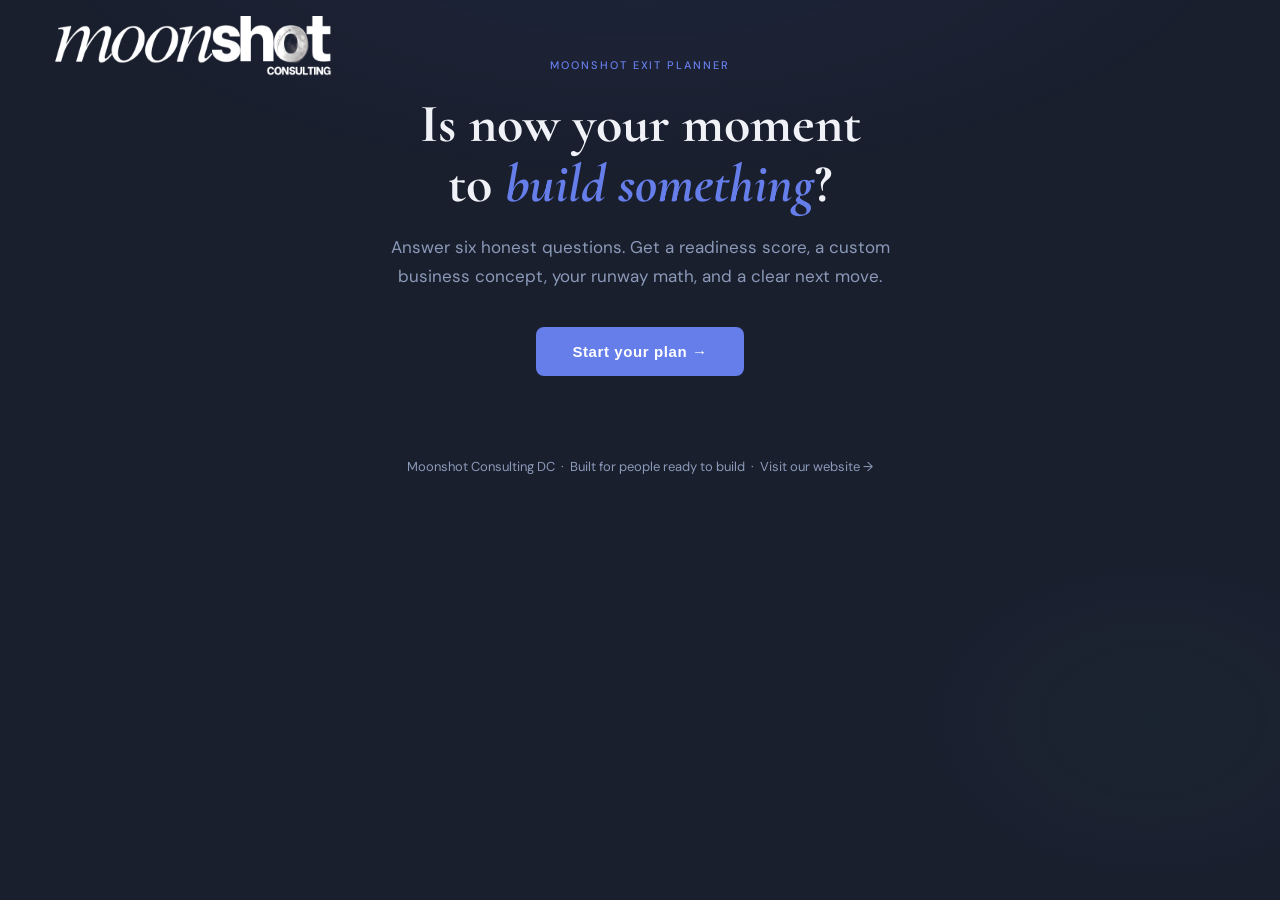
==== index.html @ 8d5aa507 "Hotfix: restore async keyword on runAnalysis after allowlist insert Previous commit ee95e34 inserted" ====
<!DOCTYPE html>
<html lang="en">
<head>
  <meta charset="UTF-8">
  <meta name="viewport" content="width=device-width, initial-scale=1.0">
  <title>Moonshot Exit Planner</title>
  <link rel="preconnect" href="https://fonts.googleapis.com">
  <link rel="preconnect" href="https://fonts.gstatic.com" crossorigin>
  <link href="https://fonts.googleapis.com/css2?family=Cormorant+Garamond:ital,wght@0,400;0,600;0,700;1,400&family=DM+Sans:wght@300;400;500;600&display=swap" rel="stylesheet">
  <style>
    /* ── CONFIG ─────────────────────────────────────────── */
    :root {
      --bg:        #1a1f2e;
      --bg2:       #222736;
      --bg3:       #2a3045;
      --amber:     #667eea;
      --amber-dim: #4f63c8;
      --amber-glow:rgba(102,126,234,0.15);
      --text:      #f0f2f8;
      --muted:     #8b9ab8;
      --border:    rgba(102,126,234,0.2);
      --red:       #e05252;
      --yellow:    #e8a020;
      --green:     #4caf82;
      --radius:    12px;
      --transition:0.35s cubic-bezier(0.4,0,0.2,1);
    }

    /* ── RESET ──────────────────────────────────────────── */
    *, *::before, *::after { box-sizing: border-box; margin: 0; padding: 0; }
    html { scroll-behavior: smooth; }
    body {
      background: var(--bg);
      color: var(--text);
      font-family: 'DM Sans', sans-serif;
      font-weight: 400;
      line-height: 1.65;
      min-height: 100vh;
      overflow-x: hidden;
    }

    /* ── BACKGROUND TEXTURE ─────────────────────────────── */
    body::before {
      content: '';
      position: fixed;
      inset: 0;
      background:
        radial-gradient(ellipse 80% 50% at 50% -10%, rgba(102,126,234,0.07) 0%, transparent 60%),
        radial-gradient(ellipse 40% 40% at 90% 80%, rgba(76,175,130,0.04) 0%, transparent 50%);
      pointer-events: none;
      z-index: 0;
    }

    /* ── LAYOUT ─────────────────────────────────────────── */
    .shell {
      position: relative;
      z-index: 1;
      max-width: 680px;
      margin: 0 auto;
      padding: 0 20px 80px;
    }

    /* ── HEADER ─────────────────────────────────────────── */
    .site-header {
      position: fixed;
      top: 16px;
      left: 20px;
      display: flex;
      align-items: center;
    }
    .logo-wrap {
      display: inline-flex;
      align-items: center;
    }
    .logo {
      height: 60px;
      width: auto;
      display: block;
    }
    /* Fallback wordmark if logo doesn't load */
    .logo-fallback {
      font-family: 'Cormorant Garamond', serif;
      font-size: 22px;
      font-weight: 600;
      letter-spacing: 0.08em;
      color: var(--amber);
      text-transform: uppercase;
    }

    /* ── HERO ───────────────────────────────────────────── */
    .hero {
      text-align: center;
      padding: 56px 0 40px;
    }
    .hero-eyebrow {
      font-size: 11px;
      font-weight: 500;
      letter-spacing: 0.18em;
      text-transform: uppercase;
      color: var(--amber);
      margin-bottom: 20px;
    }
    .hero h1 {
      font-family: 'Cormorant Garamond', serif;
      font-size: clamp(36px, 7vw, 54px);
      font-weight: 700;
      line-height: 1.1;
      color: var(--text);
      margin-bottom: 20px;
    }
    .hero h1 em {
      font-style: italic;
      color: var(--amber);
    }
    .hero-sub {
      font-size: 17px;
      color: var(--muted);
      max-width: 500px;
      margin: 0 auto 36px;
      line-height: 1.7;
    }
    .hero-cta {
      display: inline-block;
      background: var(--amber);
      color: #ffffff;
      font-weight: 600;
      font-size: 15px;
      letter-spacing: 0.04em;
      padding: 16px 36px;
      border-radius: 8px;
      border: none;
      cursor: pointer;
      transition: background var(--transition), transform 0.15s;
    }
    .hero-cta:hover { background: var(--amber-dim); transform: translateY(-1px); }

    /* ── PROGRESS BAR ───────────────────────────────────── */
    .progress-wrap {
      display: none;
      margin-bottom: 36px;
    }
    .progress-wrap.visible { display: block; }
    .progress-meta {
      display: flex;
      justify-content: space-between;
      font-size: 12px;
      color: var(--muted);
      margin-bottom: 8px;
    }
    .progress-track {
      height: 3px;
      background: var(--border);
      border-radius: 4px;
      overflow: hidden;
    }
    .progress-fill {
      height: 100%;
      background: var(--amber);
      border-radius: 4px;
      transition: width 0.5s cubic-bezier(0.4,0,0.2,1);
    }

    /* ── CARD ───────────────────────────────────────────── */
    .card {
      background: var(--bg2);
      border: 1px solid var(--border);
      border-radius: var(--radius);
      padding: 36px 40px;
      margin-bottom: 24px;
      display: none;
      animation: fadeUp 0.4s ease forwards;
    }
    .card.visible { display: block; }

    @keyframes fadeUp {
      from { opacity: 0; transform: translateY(18px); }
      to   { opacity: 1; transform: translateY(0); }
    }

    .card-step {
      font-size: 11px;
      font-weight: 500;
      letter-spacing: 0.14em;
      text-transform: uppercase;
      color: var(--amber);
      margin-bottom: 10px;
    }
    .card h2 {
      font-family: 'Cormorant Garamond', serif;
      font-size: 26px;
      font-weight: 600;
      line-height: 1.25;
      margin-bottom: 8px;
    }
    .card-hint {
      font-size: 14px;
      color: var(--muted);
      margin-bottom: 28px;
      line-height: 1.6;
    }

    /* ── FORM ELEMENTS ──────────────────────────────────── */
    .field { margin-bottom: 20px; }
    .field label {
      display: block;
      font-size: 13px;
      font-weight: 500;
      color: var(--muted);
      margin-bottom: 8px;
      letter-spacing: 0.02em;
    }
    .field input,
    .field textarea,
    .field select {
      width: 100%;
      background: var(--bg3);
      border: 1px solid var(--border);
      border-radius: 8px;
      color: var(--text);
      font-family: 'DM Sans', sans-serif;
      font-size: 15px;
      padding: 13px 16px;
      outline: none;
      transition: border-color var(--transition);
    }
    .field input:focus,
    .field textarea:focus {
      border-color: var(--amber);
    }
    .field textarea {
      min-height: 110px;
      resize: vertical;
      line-height: 1.6;
    }
    .field input::placeholder,
    .field textarea::placeholder { color: var(--muted); opacity: 0.6; }

    /* Radio options */
    .radio-group { display: flex; flex-direction: column; gap: 10px; }
    .radio-opt {
      display: flex;
      align-items: center;
      gap: 12px;
      background: var(--bg3);
      border: 1px solid var(--border);
      border-radius: 8px;
      padding: 14px 16px;
      cursor: pointer;
      transition: border-color var(--transition), background var(--transition);
      font-size: 15px;
    }
    .radio-opt:hover { border-color: var(--amber-dim); }
    .radio-opt.selected {
      border-color: var(--amber);
      background: var(--amber-glow);
    }
    .radio-dot {
      width: 18px; height: 18px;
      border-radius: 50%;
      border: 2px solid var(--border);
      flex-shrink: 0;
      transition: border-color var(--transition), background var(--transition);
      position: relative;
    }
    .radio-opt.selected .radio-dot {
      border-color: var(--amber);
      background: var(--amber);
    }
    .radio-opt.selected .radio-dot::after {
      content: '';
      position: absolute;
      inset: 3px;
      background: #060d1a;
      border-radius: 50%;
    }

    /* Checkbox group */
    .check-group { display: flex; flex-direction: column; gap: 10px; }
    .check-opt {
      display: flex;
      align-items: center;
      gap: 12px;
      background: var(--bg3);
      border: 1px solid var(--border);
      border-radius: 8px;
      padding: 13px 16px;
      cursor: pointer;
      transition: border-color var(--transition), background var(--transition);
      font-size: 15px;
    }
    .check-opt:hover { border-color: var(--amber-dim); }
    .check-opt.selected {
      border-color: var(--amber);
      background: var(--amber-glow);
    }
    .check-box {
      width: 18px; height: 18px;
      border-radius: 4px;
      border: 2px solid var(--border);
      flex-shrink: 0;
      transition: all var(--transition);
      display: flex; align-items: center; justify-content: center;
    }
    .check-opt.selected .check-box {
      border-color: var(--amber);
      background: var(--amber);
    }
    .check-opt.selected .check-box::after {
      content: '✓';
      font-size: 11px;
      color: #060d1a;
      font-weight: 700;
    }

    /* Dollar inputs */
    .dollar-wrap { position: relative; }
    .dollar-wrap::before {
      content: '$';
      position: absolute;
      left: 16px;
      top: 50%;
      transform: translateY(-50%);
      color: var(--amber);
      font-weight: 500;
      font-size: 15px;
    }
    .dollar-wrap input { padding-left: 30px; }

    /* Runway display */
    .runway-display {
      margin-top: 24px;
      padding: 20px;
      border-radius: 10px;
      border: 1px solid var(--border);
      background: var(--bg3);
      text-align: center;
      display: none;
    }
    .runway-display.visible { display: block; }
    .runway-months {
      font-family: 'Cormorant Garamond', serif;
      font-size: 52px;
      font-weight: 700;
      line-height: 1;
      margin-bottom: 4px;
    }
    .runway-label {
      font-size: 13px;
      color: var(--muted);
      margin-bottom: 16px;
    }
    .runway-tier {
      display: inline-block;
      font-size: 12px;
      font-weight: 600;
      letter-spacing: 0.1em;
      text-transform: uppercase;
      padding: 6px 16px;
      border-radius: 20px;
    }
    .tier-red   { background: rgba(224,82,82,0.15);  color: var(--red);   border: 1px solid rgba(224,82,82,0.3); }
    .tier-yellow{ background: rgba(232,160,32,0.15); color: var(--yellow);border: 1px solid rgba(232,160,32,0.3);}
    .tier-green { background: rgba(76,175,130,0.15); color: var(--green); border: 1px solid rgba(76,175,130,0.3);}
    .runway-message {
      margin-top: 12px;
      font-size: 14px;
      color: var(--muted);
      line-height: 1.6;
    }

    /* ── NAV BUTTONS ────────────────────────────────────── */
    .card-nav {
      display: flex;
      justify-content: space-between;
      align-items: center;
      margin-top: 32px;
      gap: 12px;
    }
    .btn-back {
      background: transparent;
      border: 1px solid var(--border);
      color: var(--muted);
      font-family: 'DM Sans', sans-serif;
      font-size: 14px;
      padding: 12px 24px;
      border-radius: 8px;
      cursor: pointer;
      transition: all var(--transition);
    }
    .btn-back:hover { border-color: var(--amber-dim); color: var(--text); }
    .btn-next {
      background: var(--amber);
      color: #ffffff;
      font-family: 'DM Sans', sans-serif;
      font-weight: 600;
      font-size: 15px;
      padding: 13px 32px;
      border: none;
      border-radius: 8px;
      cursor: pointer;
      transition: background var(--transition), transform 0.15s;
      flex: 1;
      max-width: 220px;
    }
    .btn-next:hover { background: var(--amber-dim); transform: translateY(-1px); }
    .btn-next:disabled { opacity: 0.4; cursor: not-allowed; transform: none; }

    /* ── LOADING STATE ──────────────────────────────────── */
    .loading-card {
      background: var(--bg2);
      border: 1px solid var(--border);
      border-radius: var(--radius);
      padding: 60px 40px;
      text-align: center;
      display: none;
    }
    .loading-card.visible { display: block; }
    .spinner {
      width: 44px; height: 44px;
      border: 3px solid var(--border);
      border-top-color: var(--amber);
      border-radius: 50%;
      margin: 0 auto 24px;
      animation: spin 0.8s linear infinite;
    }
    @keyframes spin { to { transform: rotate(360deg); } }
    .loading-text {
      font-family: 'Cormorant Garamond', serif;
      font-size: 22px;
      color: var(--muted);
      margin-bottom: 8px;
    }
    .loading-sub { font-size: 14px; color: var(--muted); opacity: 0.6; }

    /* ── RESULTS ────────────────────────────────────────── */
    .results-card {
      display: none;
      animation: fadeUp 0.4s ease forwards;
    }
    .results-card.visible { display: block; }

    /* Score section */
    .score-section {
      background: var(--bg2);
      border: 1px solid var(--border);
      border-radius: var(--radius);
      padding: 36px 40px;
      margin-bottom: 20px;
      text-align: center;
    }
    .score-ring {
      position: relative;
      width: 140px;
      height: 140px;
      margin: 0 auto 20px;
    }
    .score-ring svg { transform: rotate(-90deg); }
    .score-ring-bg { fill: none; stroke: var(--border); stroke-width: 8; }
    .score-ring-fill {
      fill: none;
      stroke: var(--amber);
      stroke-width: 8;
      stroke-linecap: round;
      stroke-dasharray: 351.86;
      stroke-dashoffset: 351.86;
      transition: stroke-dashoffset 1.5s cubic-bezier(0.4,0,0.2,1);
    }
    .score-number {
      position: absolute;
      inset: 0;
      display: flex;
      flex-direction: column;
      align-items: center;
      justify-content: center;
    }
    .score-val {
      font-family: 'Cormorant Garamond', serif;
      font-size: 42px;
      font-weight: 700;
      line-height: 1;
    }
    .score-of { font-size: 12px; color: var(--muted); }
    .score-label {
      font-family: 'Cormorant Garamond', serif;
      font-size: 20px;
      font-weight: 600;
      margin-bottom: 12px;
    }
    .score-narrative {
      font-size: 15px;
      color: var(--muted);
      line-height: 1.7;
      max-width: 480px;
      margin: 0 auto;
    }

    /* Survival math result */
    .survival-result {
      background: var(--bg2);
      border: 1px solid var(--border);
      border-radius: var(--radius);
      padding: 28px 40px;
      margin-bottom: 20px;
    }
    .section-tag {
      font-size: 11px;
      font-weight: 500;
      letter-spacing: 0.14em;
      text-transform: uppercase;
      color: var(--amber);
      margin-bottom: 14px;
    }
    .survival-row {
      display: flex;
      align-items: center;
      gap: 16px;
      margin-bottom: 12px;
    }
    .survival-months-big {
      font-family: 'Cormorant Garamond', serif;
      font-size: 48px;
      font-weight: 700;
      line-height: 1;
    }
    .survival-details { flex: 1; }
    .survival-tier-badge {
      display: inline-block;
      font-size: 11px;
      font-weight: 600;
      letter-spacing: 0.1em;
      text-transform: uppercase;
      padding: 5px 14px;
      border-radius: 20px;
      margin-bottom: 6px;
    }
    .survival-insight {
      font-size: 15px;
      color: var(--muted);
      line-height: 1.65;
      margin-top: 12px;
    }

    /* Business concept */
    .concept-card {
      background: linear-gradient(135deg, var(--bg2) 0%, rgba(232,160,32,0.05) 100%);
      border: 1px solid rgba(232,160,32,0.25);
      border-radius: var(--radius);
      padding: 32px 40px;
      margin-bottom: 20px;
    }
    .concept-name {
      font-family: 'Cormorant Garamond', serif;
      font-size: 28px;
      font-weight: 700;
      color: var(--amber);
      margin-bottom: 10px;
    }
    .concept-rationale {
      font-size: 15px;
      color: var(--muted);
      line-height: 1.7;
    }

    /* Next steps */
    .steps-card {
      background: var(--bg2);
      border: 1px solid var(--border);
      border-radius: var(--radius);
      padding: 32px 40px;
      margin-bottom: 20px;
    }
    .steps-list { list-style: none; display: flex; flex-direction: column; gap: 16px; margin-top: 16px; }
    .step-item {
      display: flex;
      gap: 16px;
      align-items: flex-start;
    }
    .step-num {
      width: 28px; height: 28px;
      border-radius: 50%;
      background: var(--amber-glow);
      border: 1px solid rgba(232,160,32,0.3);
      color: var(--amber);
      font-size: 13px;
      font-weight: 600;
      display: flex; align-items: center; justify-content: center;
      flex-shrink: 0;
      margin-top: 2px;
    }
    .step-body { flex: 1; }
    .step-title {
      font-weight: 600;
      font-size: 15px;
      margin-bottom: 4px;
    }
    .step-desc {
      font-size: 14px;
      color: var(--muted);
      line-height: 1.6;
    }

    /* Resources */
    .resources-card {
      background: var(--bg2);
      border: 1px solid var(--border);
      border-radius: var(--radius);
      padding: 32px 40px;
      margin-bottom: 20px;
    }
    .resource-list { list-style: none; display: flex; flex-direction: column; gap: 10px; margin-top: 16px; }
    .resource-item {
      display: flex;
      align-items: center;
      gap: 12px;
      padding: 12px 16px;
      background: var(--bg3);
      border-radius: 8px;
      font-size: 14px;
      color: var(--text);
      text-decoration: none;
      border: 1px solid var(--border);
      transition: border-color var(--transition);
    }
    .resource-item:hover { border-color: var(--amber-dim); }
    .resource-arrow { color: var(--amber); font-size: 16px; margin-left: auto; }

    /* CTAs */
    .cta-section {
      background: var(--bg2);
      border: 1px solid var(--border);
      border-radius: var(--radius);
      padding: 36px 40px;
      margin-bottom: 20px;
      text-align: center;
    }
    .cta-section h3 {
      font-family: 'Cormorant Garamond', serif;
      font-size: 24px;
      font-weight: 600;
      margin-bottom: 8px;
    }
    .cta-section p {
      font-size: 15px;
      color: var(--muted);
      margin-bottom: 24px;
    }
    .cta-grid {
      display: flex;
      flex-direction: column;
      gap: 12px;
    }
    .cta-primary {
      display: block;
      background: var(--amber);
      color: #ffffff;
      font-weight: 600;
      font-size: 15px;
      padding: 15px;
      border-radius: 8px;
      text-decoration: none;
      transition: background var(--transition);
    }
    .cta-primary:hover { background: var(--amber-dim); }
    .cta-secondary {
      display: block;
      background: transparent;
      color: var(--text);
      font-size: 14px;
      padding: 13px;
      border-radius: 8px;
      text-decoration: none;
      border: 1px solid var(--border);
      transition: border-color var(--transition);
    }
    .cta-secondary:hover { border-color: var(--amber-dim); }

    /* Share */
    .share-section {
      text-align: center;
      padding: 24px 0 0;
    }
    .share-btn {
      background: transparent;
      border: 1px solid var(--border);
      color: var(--muted);
      font-family: 'DM Sans', sans-serif;
      font-size: 13px;
      padding: 10px 22px;
      border-radius: 20px;
      cursor: pointer;
      transition: all var(--transition);
    }
    .share-btn:hover { border-color: var(--amber-dim); color: var(--text); }
    .share-copied {
      font-size: 13px;
      color: var(--green);
      margin-top: 8px;
      display: none;
    }

    /* ── ERROR ──────────────────────────────────────────── */
    .error-msg {
      background: rgba(224,82,82,0.1);
      border: 1px solid rgba(224,82,82,0.3);
      border-radius: 8px;
      padding: 12px 16px;
      font-size: 14px;
      color: var(--red);
      margin-top: 16px;
      display: none;
    }
    .error-msg.visible { display: block; }

    /* ── FOOTER ─────────────────────────────────────────── */
    .site-footer {
      text-align: center;
      padding: 40px 0 20px;
      font-size: 13px;
      color: var(--muted);
    }
    .site-footer a { color: var(--muted); text-decoration: none; }
    .site-footer a:hover { color: var(--amber); }

    /* ── RESPONSIVE ─────────────────────────────────────── */
    @media (max-width: 520px) {
      .card, .score-section, .survival-result,
      .concept-card, .steps-card, .resources-card, .cta-section {
        padding: 28px 22px;
      }
      .hero h1 { font-size: 32px; }
    }
  </style>
</head>
<body>

<div class="shell">

  <!-- HEADER -->
  <header class="site-header">
    <div class="logo-wrap">
      <img
        src="assets/MoonshotLogo.webp"
        alt="Moonshot Consulting"
        class="logo"
        onerror="this.style.display='none'; document.querySelector('.logo-fallback').style.display='block'"
      >
      <span class="logo-fallback" style="display:none;">MOONSHOT</span>
    </div>
  </header>

  <!-- HERO (Step 0) -->
  <section class="hero" id="hero">
    <p class="hero-eyebrow">Moonshot Exit Planner</p>
    <h1>Is now your moment<br>to <em>build something</em>?</h1>
    <p class="hero-sub">
      Answer six honest questions. Get a readiness score, a custom business concept, your runway math, and a clear next move.
    </p>
    <button class="hero-cta" onclick="startPlanner()">Start your plan →</button>
  </section>

  <!-- PROGRESS -->
  <div class="progress-wrap" id="progressWrap">
    <div class="progress-meta">
      <span id="progressLabel">Step 1 of 6</span>
      <span id="progressPct">0%</span>
    </div>
    <div class="progress-track">
      <div class="progress-fill" id="progressFill" style="width:0%"></div>
    </div>
  </div>

  <!-- STEP 1: Email gate -->
  <div class="card" id="step1">
    <p class="card-step">Step 1 of 6</p>
    <h2>Let's start with you.</h2>
    <p class="card-hint">Your results will be sent here. No spam — just your plan.</p>
    <div class="field">
      <label>First name</label>
      <input type="text" id="firstName" placeholder="Your first name" / oninput="hideError('step1Error')">
    </div>
    <div class="field">
      <label>Email address</label>
      <input type="email" id="emailInput" placeholder="you@email.com" / oninput="hideError('step1Error')">
    </div>
    <div class="error-msg" id="step1Error">Please enter your name and a valid email.</div>
    <div class="card-nav">
      <div></div>
      <button class="btn-next" onclick="goStep(2)">Continue →</button>
    </div>
  </div>

  <!-- STEP 2: Emotional framing -->
  <div class="card" id="step2">
    <p class="card-step">Step 2 of 6</p>
    <h2>What's really driving this?</h2>
    <p class="card-hint">Be honest with yourself. This shapes everything.</p>
    <div class="radio-group" id="motivationGroup">
      <div class="radio-opt" onclick="selectRadio('motivationGroup', this, 'toward')">
        <div class="radio-dot"></div>
        Running <strong style="margin-left:4px">toward</strong> something — I have a real pull toward building
      </div>
      <div class="radio-opt" onclick="selectRadio('motivationGroup', this, 'from')">
        <div class="radio-dot"></div>
        Running <strong style="margin-left:4px">from</strong> something — the job market or my job is broken
      </div>
      <div class="radio-opt" onclick="selectRadio('motivationGroup', this, 'both')">
        <div class="radio-dot"></div>
        Both — I'm done with what I have AND pulled toward something new
      </div>
      <div class="radio-opt" onclick="selectRadio('motivationGroup', this, 'unsure')">
        <div class="radio-dot"></div>
        Honestly not sure yet
      </div>
    </div>
    <div class="error-msg" id="step2Error">Please select an option.</div>
    <div class="card-nav">
      <button class="btn-back" onclick="goStep(1)">← Back</button>
      <button class="btn-next" onclick="goStep(3)">Continue →</button>
    </div>
  </div>

  <!-- STEP 3: Skills -->
  <div class="card" id="step3">
    <p class="card-step">Step 3 of 6</p>
    <h2>What have people actually paid you to do?</h2>
    <p class="card-hint">Think about the last 5 years. Not your job title — what specific things did people or companies pay for that you delivered?</p>
    <div class="field">
      <textarea id="skillsInput" placeholder="e.g. Helped SaaS companies hire their first 10 sales reps. Led product launches. Built and managed remote teams. Closed enterprise deals. Wrote content that drove leads..." oninput="hideError('step3Error')"></textarea>
    </div>
    <div class="error-msg" id="step3Error">Please describe your skills before continuing.</div>
    <div class="card-nav">
      <button class="btn-back" onclick="goStep(2)">← Back</button>
      <button class="btn-next" onclick="goStep(4)">Continue →</button>
    </div>
  </div>

  <!-- STEP 4: Market validation -->
  <div class="card" id="step4">
    <p class="card-step">Step 4 of 6</p>
    <h2>Have you tested any business ideas?</h2>
    <p class="card-hint">Even a conversation counts. What happened when you put something out there?</p>
    <div class="radio-group" id="validationGroup">
      <div class="radio-opt" onclick="selectRadio('validationGroup', this, 'yes_paid')">
        <div class="radio-dot"></div>
        Yes — someone has already paid me or expressed real intent to pay
      </div>
      <div class="radio-opt" onclick="selectRadio('validationGroup', this, 'yes_interest')">
        <div class="radio-dot"></div>
        I've talked to people and gotten strong interest but no money yet
      </div>
      <div class="radio-opt" onclick="selectRadio('validationGroup', this, 'no_idea')">
        <div class="radio-dot"></div>
        I have an idea but haven't tested it yet
      </div>
      <div class="radio-opt" onclick="selectRadio('validationGroup', this, 'no_idea_yet')">
        <div class="radio-dot"></div>
        I don't have a specific idea yet
      </div>
    </div>
    <div class="field" style="margin-top:16px">
      <label>Tell me more (optional)</label>
      <textarea id="validationDetail" placeholder="What happened? What did you try? What did people say?" style="min-height:80px" oninput="hideError('step4Error')"></textarea>
    </div>
    <div class="error-msg" id="step4Error">Please select an option.</div>
    <div class="card-nav">
      <button class="btn-back" onclick="goStep(3)">← Back</button>
      <button class="btn-next" onclick="goStep(5)">Continue →</button>
    </div>
  </div>

  <!-- STEP 5: Constraints -->
  <div class="card" id="step5">
    <p class="card-step">Step 5 of 6</p>
    <h2>What are your real constraints?</h2>
    <p class="card-hint">Select everything that applies. This shapes what kind of business actually works for you.</p>
    <div class="check-group" id="constraintGroup">
      <div class="check-opt" onclick="toggleCheck(this, 'remote')">
        <div class="check-box"></div>
        I need to work remotely — no in-person client work
      </div>
      <div class="check-opt" onclick="toggleCheck(this, 'noncompete')">
        <div class="check-box"></div>
        I'm under a non-compete or NDA that limits what I can do
      </div>
      <div class="check-opt" onclick="toggleCheck(this, 'no_calls')">
        <div class="check-box"></div>
        I can't do regular client calls (schedule, caregiving, etc.)
      </div>
      <div class="check-opt" onclick="toggleCheck(this, 'health_insurance')">
        <div class="check-box"></div>
        I need health insurance — can't go uninsured while building
      </div>
      <div class="check-opt" onclick="toggleCheck(this, 'dependents')">
        <div class="check-box"></div>
        I have dependents — I can't take big income risks
      </div>
      <div class="check-opt" onclick="toggleCheck(this, 'none')">
        <div class="check-box"></div>
        None of these apply — I have real flexibility
      </div>
    </div>
    <div class="field" style="margin-top:16px">
      <label>Anything else? (optional)</label>
      <textarea id="constraintOther" rows="3" placeholder="e.g. I need to keep my current job while building, my spouse expects steady income, I have a non-compete, etc."></textarea>
    </div>
    <div class="error-msg" id="step5Error">Please review your selections.</div>
    <div class="card-nav">
      <button class="btn-back" onclick="goStep(4)">← Back</button>
      <button class="btn-next" onclick="goStep(6)">Continue →</button>
    </div>
  </div>

  <!-- STEP 6: Survival math -->
  <div class="card" id="step6">
    <p class="card-step">Step 6 of 6</p>
    <h2>Let's run the numbers.</h2>
    <p class="card-hint">Be real here. Savings you'd actually use to fund a transition — not your emergency fund.</p>
    <div class="field">
      <label>Available savings / funds you'd use to build</label>
      <div class="dollar-wrap">
        <input type="number" id="savingsInput" placeholder="0" min="0" step="any" oninput="calcRunway(); hideError('step6Error')" />
      </div>
    </div>
    <div class="field">
      <label>Your monthly personal expenses (everything)</label>
      <div class="dollar-wrap">
        <input type="number" id="burnInput" placeholder="0" min="0" step="any" oninput="calcRunway(); hideError('step6Error')" />
      </div>
    </div>

    <div class="runway-display" id="runwayDisplay">
      <div class="runway-months" id="runwayMonths">—</div>
      <div class="runway-label">months of runway</div>
      <div class="runway-tier" id="runwayTier"></div>
      <div class="runway-message" id="runwayMessage"></div>
    </div>

    <div class="error-msg" id="step6Error">Please enter both numbers before continuing.</div>
    <div class="card-nav">
      <button class="btn-back" onclick="goStep(5)">← Back</button>
      <button class="btn-next" id="analyzeBtn" onclick="runAnalysis()">Build my plan →</button>
    </div>
  </div>

  <!-- LOADING -->
  <div class="loading-card" id="loadingCard">
    <div class="spinner"></div>
    <p class="loading-text">Building your plan...</p>
    <p class="loading-sub">This takes about 20 seconds.</p>
  </div>

  <!-- RESULTS -->
  <div class="results-card" id="resultsCard">

    <!-- Score -->
    <div class="score-section">
      <p class="card-step">Your Readiness Score</p>
      <div class="score-ring">
        <svg viewBox="0 0 120 120" width="140" height="140">
          <circle class="score-ring-bg" cx="60" cy="60" r="56"/>
          <circle class="score-ring-fill" id="scoreRingFill" cx="60" cy="60" r="56"/>
        </svg>
        <div class="score-number">
          <span class="score-val" id="scoreVal">—</span>
          <span class="score-of">/100</span>
        </div>
      </div>
      <p class="score-label" id="scoreLabel"></p>
      <p class="score-narrative" id="scoreNarrative"></p>
    </div>

    <!-- Survival math result -->
    <div class="survival-result">
      <p class="section-tag">Survival Math</p>
      <div class="survival-row">
        <div class="survival-months-big" id="resultRunwayMonths">—</div>
        <div class="survival-details">
          <div class="survival-tier-badge" id="resultRunwayTier"></div>
          <div style="font-size:13px;color:var(--muted)">months of runway</div>
        </div>
      </div>
      <p class="survival-insight" id="runwayInsight"></p>
    </div>

    <!-- Business concept -->
    <div class="concept-card">
      <p class="section-tag">Your Custom Business Concept</p>
      <p class="concept-name" id="conceptName"></p>
      <p class="concept-rationale" id="conceptRationale"></p>
    </div>

    <!-- Next 3 steps -->
    <div class="steps-card">
      <p class="section-tag">Your Next 3 Steps</p>
      <ul class="steps-list" id="stepsList"></ul>
    </div>

    <!-- Resources -->
    <div class="resources-card">
      <p class="section-tag">Resources Worth Your Time</p>
      <ul class="resource-list" id="resourceList"></ul>
    </div>

    <!-- CTAs -->
    <div class="cta-section">
      <h3>Ready to go faster?</h3>
      <p>David works directly with people building a consulting or fractional practice. One conversation can save months of guessing.</p>
      <div class="cta-grid">
        <a href="https://calendly.com/moonshotconsultingdc-info/moonshot-introduction" target="_blank" class="cta-primary">
          Book a free strategy call →
        </a>
        <a href="https://onebassplayer.github.io/fit" class="cta-secondary">
          Not sure about leaving? Try the Job Fit Analyzer →
        </a>
      </div>
    </div>

    <!-- Share -->
    <div class="share-section">
      <button class="share-btn" onclick="shareResults()">Share your results</button>
      <p class="share-copied" id="shareCopied">Link copied to clipboard.</p>
    </div>

  </div>

  <!-- FOOTER -->
  <footer class="site-footer">
    <a href="https://moonshotconsultingdc.com">Moonshot Consulting DC</a> &nbsp;·&nbsp; Built for people ready to build &nbsp;·&nbsp; <a href="https://moonshotconsultingdc.com">Visit our website →</a>
  </footer>

</div>

<script>
  /* ── CONFIG ───────────────────────────────────────────── */
  const PROXY_URL      = 'https://moonshot-proxy.onrender.com/v1/messages';
  const APPS_SCRIPT_URL= 'https://script.google.com/macros/s/AKfycbwqt-qIqf6sYHiyuZc6r7URZKC3rnoRv2IuqPeYZWI4n8Tz41ImY4xdQh4840Hp89zf/exec';

  /* ── STATE ────────────────────────────────────────────── */
  const state = {
    firstName: '',
    email: '',
    motivation: '',
    skills: '',
    validation: '',
    validationDetail: '',
    constraints: [],
    constraintOther: '',
    savings: 0,
    burn: 0,
    runwayMonths: 0,
    runwayTier: ''
  };

  let currentStep = 0;

  /* ── STEP NAVIGATION ──────────────────────────────────── */
  function startPlanner() {
    document.getElementById('hero').style.display = 'none';
    document.getElementById('progressWrap').classList.add('visible');
    showStep(1);
  }

  function showStep(n) {
    for (let i = 1; i <= 6; i++) {
      document.getElementById('step' + i).classList.remove('visible');
    }
    document.getElementById('step' + n).classList.add('visible');
    updateProgress(n);
    currentStep = n;
    window.scrollTo({ top: 0, behavior: 'smooth' });
  }

  function updateProgress(n) {
    const pct = Math.round(((n - 1) / 6) * 100);
    document.getElementById('progressFill').style.width = pct + '%';
    document.getElementById('progressLabel').textContent = 'Step ' + n + ' of 6';
    document.getElementById('progressPct').textContent = pct + '%';
  }

  function goStep(n) {
    if (n > currentStep && !validateStep(currentStep)) return;
    showStep(n);
  }

  /* ── VALIDATION ───────────────────────────────────────── */
  function validateStep(n) {
    hideError('step' + n + 'Error');
    if (n === 1) {
      const name  = document.getElementById('firstName').value.trim();
      const email = document.getElementById('emailInput').value.trim();
      if (!name || !email || !email.includes('@')) {
        showError('step1Error'); return false;
      }
      state.firstName = name;
      state.email     = email;
    }
    if (n === 2) {
      if (!state.motivation) { showError('step2Error'); return false; }
    }
    if (n === 3) {
      const s = document.getElementById('skillsInput').value.trim();
      if (s.length < 20) { showError('step3Error'); return false; }
      state.skills = s;
    }
    if (n === 4) {
      if (!state.validation) { showError('step4Error'); return false; }
      state.validationDetail = document.getElementById('validationDetail').value.trim();
    }
    if (n === 5) {
      state.constraintOther = document.getElementById('constraintOther').value.trim();
    }
    if (n === 6) {
      const sRaw = document.getElementById('savingsInput').value;
      const bRaw = document.getElementById('burnInput').value;
      const s = parseFloat(sRaw);
      const b = parseFloat(bRaw);
      // Bug #7 fix: reject NaN, negatives, and zero burn explicitly
      if (sRaw === '' || bRaw === '' || isNaN(s) || isNaN(b) || s < 0 || b <= 0) {
        showError('step6Error');
        return false;
      }
      state.savings = s;
      state.burn = b;
      state.runwayMonths = Math.floor(s / b);
      state.runwayTier = getTier(state.runwayMonths);
    }
    return true;
  }

  function showError(id) { document.getElementById(id).classList.add('visible'); }
  function hideError(id) { document.getElementById(id).classList.remove('visible'); }

  /* ── RADIO / CHECKBOX ─────────────────────────────────── */
  function selectRadio(groupId, el, value) {
    document.querySelectorAll('#' + groupId + ' .radio-opt').forEach(o => o.classList.remove('selected'));
    el.classList.add('selected');
    if (groupId === 'motivationGroup') state.motivation = value;
    if (groupId === 'validationGroup') state.validation = value;
  }

  const selectedConstraints = new Set();
  function toggleCheck(el, value) {
    // Bug #3 fix: 'None of these' is mutually exclusive with all other constraints.
    if (value === 'none') {
      document.querySelectorAll('#constraintGroup .check-opt').forEach(o => o.classList.remove('selected'));
      selectedConstraints.clear();
      el.classList.add('selected');
      selectedConstraints.add('none');
    } else {
      if (selectedConstraints.has('none')) {
        selectedConstraints.delete('none');
        document.querySelectorAll('#constraintGroup .check-opt').forEach(o => {
          if (o.getAttribute('onclick') && o.getAttribute('onclick').includes("'none'")) {
            o.classList.remove('selected');
          }
        });
      }
      if (selectedConstraints.has(value)) {
        selectedConstraints.delete(value);
        el.classList.remove('selected');
      } else {
        selectedConstraints.add(value);
        el.classList.add('selected');
      }
    }
    state.constraints = [...selectedConstraints];
    hideError('step5Error');
  }

  /* ── SURVIVAL MATH ────────────────────────────────────── */
  function getTier(months) {
    if (months <= 8)  return 'red';
    if (months <= 15) return 'yellow';
    return 'green';
  }

  function calcRunway() {
    const s = parseFloat(document.getElementById('savingsInput').value);
    const b = parseFloat(document.getElementById('burnInput').value);
    if (isNaN(s) || isNaN(b) || s < 0 || b <= 0) {
      document.getElementById('runwayDisplay').classList.remove('visible');
      return;
    }
    const months = Math.floor(s / b);
    const tier   = getTier(months);
    const msgs   = {
      red:    "Your runway is tight. That doesn't mean don't go — it means go differently. We'll address this in your plan.",
      yellow: "You have enough to test, not enough to fail slowly. Speed and focus matter more than anything.",
      green:  "You have real runway. The question is how to use it — and we'll build that plan for you."
    };
    const tierLabels = { red: '⚠ Tight Runway', yellow: '~ Proceed with Focus', green: '✓ Strong Runway' };

    document.getElementById('runwayMonths').textContent = months;
    document.getElementById('runwayTier').textContent   = tierLabels[tier];
    document.getElementById('runwayTier').className = 'runway-tier tier-' + tier;
    document.getElementById('runwayMessage').textContent = msgs[tier];
    document.getElementById('runwayDisplay').classList.add('visible');

    state.savings      = s;
    state.burn         = b;
    state.runwayMonths = months;
    state.runwayTier   = tier;
  }

  /* ── LEAD CAPTURE ─────────────────────────────────────── */
  async function captureEmail() {
    if (!APPS_SCRIPT_URL || APPS_SCRIPT_URL === 'YOUR_APPS_SCRIPT_WEBHOOK_URL') return;
    try {
      await fetch(APPS_SCRIPT_URL, {
        method: 'POST',
        mode: 'no-cors',
        headers: { 'Content-Type': 'application/json' },
        body: JSON.stringify({
          firstName:    state.firstName,
          email:        state.email,
          motivation:   state.motivation,
          runwayMonths: state.runwayMonths,
          runwayTier:   state.runwayTier,
          timestamp:    new Date().toISOString(),
          source:       'exit-planner'
        })
      });
    } catch (e) { /* silent */ }
  }

  /* ── ANALYSIS ─────────────────────────────────────────── */
  /* ── RESOURCE ALLOWLIST (mirrors prompt library — used to filter LLM output) ─── */
  window.__RESOURCE_ALLOWLIST = [
    "https://www.reddit.com/r/consulting/",
    "https://www.reddit.com/r/Entrepreneur/",
    "https://www.reddit.com/r/freelance/",
    "https://www.reddit.com/r/smallbusiness/",
    "https://www.reddit.com/r/sales/",
    "https://www.indiehackers.com/",
    "https://stackingthebricks.com/",
    "https://stackingthebricks.com/sales-safari-finds-the-right-words/",
    "https://www.kalzumeus.com/2012/01/23/salary-negotiation/",
    "https://www.kalzumeus.com/2011/10/28/dont-call-yourself-a-programmer/",
    "https://www.winwithoutpitching.com/pricing-creativity/",
    "https://www.winwithoutpitching.com/manifesto/",
    "https://www.momtestbook.com/",
    "https://theleanstartup.com/",
    "https://ofone.co/",
    "https://www.michaelegerber.com/the-e-myth-revisited",
    "https://www.acquisition.com/books/100m-offers",
    "https://www.score.org/",
    "https://www.sba.gov/business-guide",
    "https://www.irs.gov/businesses/small-businesses-self-employed",
    "https://www.legalzoom.com/business/business-formation",
    "https://stripe.com/atlas/guides",
    "https://www.freshbooks.com/self-employed",
    "https://calendly.com/",
    "https://business.linkedin.com/sales-solutions/sales-navigator",
    "https://www.hubspot.com/products/crm"
  ];

  async function runAnalysis() {
    if (!validateStep(6)) return;

    // Hide steps, show loading
    document.getElementById('step6').classList.remove('visible');
    document.getElementById('progressWrap').classList.remove('visible');
    document.getElementById('loadingCard').classList.add('visible');

    await captureEmail();

    const constraintLabels = {
      remote:         'needs remote-only work',
      noncompete:     'under a non-compete or NDA',
      no_calls:       "can't do regular client calls",
      health_insurance:'needs health insurance from day one',
      dependents:     'has dependents and can\'t take major income risks',
      none:           'has full flexibility'
    };
    const constraintText = state.constraints.length
      ? state.constraints.map(c => constraintLabels[c] || c).join(', ')
      : 'no specific constraints mentioned';

    const motivationMap = {
      toward: 'running toward something — real pull to build',
      from:   'running from something — job or market is broken',
      both:   'both running toward and away from current situation',
      unsure: 'not yet sure of direction'
    };
    const validationMap = {
      yes_paid:     'has already received payment or firm commitment',
      yes_interest: 'has tested and received strong interest but no money yet',
      no_idea:      'has an idea but has not tested it',
      no_idea_yet:  'does not yet have a specific idea'
    };

    const prompt = `You are a business advisor helping someone evaluate whether to leave their job and start a business. 

User profile:
- Name: ${state.firstName}
- Motivation: ${motivationMap[state.motivation] || state.motivation}
- Skills (what people have paid them to do): ${state.skills}
- Market validation status: ${validationMap[state.validation] || state.validation}
- Validation detail: ${state.validationDetail || 'none provided'}
- Constraints: ${constraintText}
- Additional constraints: ${state.constraintOther || 'none'}
- Savings available: $${state.savings.toLocaleString()}
- Monthly burn: $${state.burn.toLocaleString()}
- Runway: ${state.runwayMonths} months (${state.runwayTier} tier: red=0-8mo, yellow=9-15mo, green=16+mo)

Return ONLY valid JSON (no markdown, no backticks, no explanation) with exactly this structure:
{
  "readiness_score": <integer 0-100>,
  "readiness_label": <string, e.g. "Ready to Launch" / "Almost Ready" / "Build Your Base" / "Not Yet">,
  "narrative": <2-3 sentence honest assessment of their overall readiness>,
  "business_concept": <a specific, named business concept tailored to their exact skills, constraints, and validation status — not generic>,
  "business_concept_rationale": <2-3 sentences explaining exactly why this concept fits them>,
  "next_steps": [
    { "title": <string>, "description": <1-2 sentence specific action> },
    { "title": <string>, "description": <1-2 sentence specific action> },
    { "title": <string>, "description": <1-2 sentence specific action> }
  ],
  "resources": [
    { "title": <string>, "url": <real, working URL>, "description": <one sentence> },
    { "title": <string>, "url": <real, working URL>, "description": <one sentence> },
    { "title": <string>, "url": <real, working URL>, "description": <one sentence> }
  ],
  "runway_insight": <2-3 sentences of honest, specific advice about their runway situation — use the red/yellow/green framing but make it personal to their numbers and situation>
}

Scoring guidance:
- Market validation (yes_paid = +30, yes_interest = +15, no_idea = +5, no_idea_yet = 0)
- Motivation (toward = +15, both = +10, from = +5, unsure = 0)
- Runway (green = +20, yellow = +10, red = 0)
- Skills specificity (very specific and marketable = +20, vague = +5)
- Constraints (none = +5, many severe = -10)
- Base: 10

Be honest. Don't inflate scores. If runway is red and motivation is unclear, say so directly but constructively.
For the "resources" array, you MUST select exactly 3 entries from the curated RESOURCE LIBRARY below. Use the title, url, and base description verbatim — you may rewrite the description to be more relevant to the user but the title and url must match exactly. Do NOT invent new URLs under any circumstance. Pick the 3 resources most relevant to the user's specific business_concept and constraints.

RESOURCE LIBRARY (only pick from these):
[
  {"title":"r/consulting","url":"https://www.reddit.com/r/consulting/","description":"Active community of independent consultants discussing pricing, contracts, and client acquisition."},
  {"title":"r/Entrepreneur","url":"https://www.reddit.com/r/Entrepreneur/","description":"Large community for first-time founders, with frequent threads on validation, pricing, and early sales."},
  {"title":"r/freelance","url":"https://www.reddit.com/r/freelance/","description":"Community focused on freelancing logistics: contracts, taxes, scope, and client management."},
  {"title":"r/smallbusiness","url":"https://www.reddit.com/r/smallbusiness/","description":"Owner-operator community covering marketing, ops, hiring, and the realities of running a business."},
  {"title":"r/sales","url":"https://www.reddit.com/r/sales/","description":"Practical sales tactics, cold outreach, and pipeline-building advice from working sellers."},
  {"title":"Indie Hackers","url":"https://www.indiehackers.com/","description":"Founder community focused on transparent revenue, bootstrapped products, and side-project growth."},
  {"title":"Stacking the Bricks","url":"https://stackingthebricks.com/","description":"Amy Hoy & Alex Hillman's playbook for productized services and audience-first launches."},
  {"title":"30x500 Sales Safari","url":"https://stackingthebricks.com/sales-safari-finds-the-right-words/","description":"Method for finding the exact pain points your audience already pays to solve."},
  {"title":"Patrick McKenzie — Salary Negotiation","url":"https://www.kalzumeus.com/2012/01/23/salary-negotiation/","description":"Foundational essay on pricing and negotiating for skilled knowledge workers."},
  {"title":"Patrick McKenzie — Don't Call Yourself a Programmer","url":"https://www.kalzumeus.com/2011/10/28/dont-call-yourself-a-programmer/","description":"Classic essay on positioning your skills around business value rather than craft labels."},
  {"title":"Pricing Creativity (Blair Enns)","url":"https://www.winwithoutpitching.com/pricing-creativity/","description":"Pricing methodology specifically for creative and consulting professionals."},
  {"title":"Win Without Pitching Manifesto","url":"https://www.winwithoutpitching.com/manifesto/","description":"Twelve proclamations that reframe how independents win consulting work."},
  {"title":"The Mom Test (book)","url":"https://www.momtestbook.com/","description":"Rob Fitzpatrick's short, practical guide to running customer-validation conversations that don't lie to you."},
  {"title":"The Lean Startup (book)","url":"https://theleanstartup.com/","description":"Eric Ries's framework for build-measure-learn loops and minimum viable products."},
  {"title":"Company of One (book)","url":"https://ofone.co/","description":"Paul Jarvis's case for staying small on purpose — sustainable solo and micro-business design."},
  {"title":"The E-Myth Revisited (book)","url":"https://www.michaelegerber.com/the-e-myth-revisited","description":"Why most small businesses fail and how to design a business that runs without you."},
  {"title":"$100M Offers (Alex Hormozi)","url":"https://www.acquisition.com/books/100m-offers","description":"Tactical playbook for constructing offers people feel stupid saying no to."},
  {"title":"SCORE Mentors","url":"https://www.score.org/","description":"Free mentoring from retired and active executives, plus templates for business and financial planning."},
  {"title":"SBA Small Business Resources","url":"https://www.sba.gov/business-guide","description":"US Small Business Administration's plain-English guide covering legal structure, financing, and licenses."},
  {"title":"IRS Self-Employed Tax Center","url":"https://www.irs.gov/businesses/small-businesses-self-employed","description":"Federal tax guidance for sole proprietors, LLCs, and contractors — quarterly estimates, deductions, and forms."},
  {"title":"LegalZoom Business Formation","url":"https://www.legalzoom.com/business/business-formation","description":"Common starting point for forming an LLC or corporation and understanding the trade-offs."},
  {"title":"Stripe Atlas Guides","url":"https://stripe.com/atlas/guides","description":"High-quality free guides on incorporation, equity, fundraising, and getting paid."},
  {"title":"FreshBooks Self-Employed","url":"https://www.freshbooks.com/self-employed","description":"Lightweight invoicing and bookkeeping aimed at solo consultants and freelancers."},
  {"title":"Calendly","url":"https://calendly.com/","description":"Free scheduling tool that removes friction from booking discovery and sales calls."},
  {"title":"LinkedIn Sales Navigator","url":"https://business.linkedin.com/sales-solutions/sales-navigator","description":"Targeted prospecting tool useful for finding decision-makers in mid-market companies."},
  {"title":"Hubspot CRM (Free)","url":"https://www.hubspot.com/products/crm","description":"Free CRM that's plenty for tracking your first 100 leads and deals."}
]`;

    try {
      const response = await fetch(PROXY_URL, {
        method: 'POST',
        headers: { 'Content-Type': 'application/json' },
        body: JSON.stringify({
          model:      'claude-sonnet-4-20250514',
          max_tokens: 1500,
          messages:   [{ role: 'user', content: prompt }]
        })
      });

      if (!response.ok) throw new Error('API error ' + response.status);

      const data = await response.json();
      const raw  = data.content?.[0]?.text || '';
      const clean= raw.replace(/```json|```/g, '').trim();
      const result = JSON.parse(clean);

      renderResults(result);

    } catch (err) {
      console.error(err);
      document.getElementById('loadingCard').classList.remove('visible');
      document.getElementById('step6').classList.add('visible');
      document.getElementById('progressWrap').classList.add('visible');
      showError('step6Error');
      document.getElementById('step6Error').textContent = 'Something went wrong. Please try again.';
    }
  }

  /* ── RENDER RESULTS ───────────────────────────────────── */
  function renderResults(r) {
    document.getElementById('loadingCard').classList.remove('visible');

    // Score ring
    const score = Math.min(100, Math.max(0, r.readiness_score));
    const circumference = 2 * Math.PI * 56; // 351.86
    const offset = circumference - (score / 100) * circumference;

    document.getElementById('scoreVal').textContent       = score;
    document.getElementById('scoreLabel').textContent     = r.readiness_label || '';
    document.getElementById('scoreNarrative').textContent = r.narrative || '';

    // Animate ring
    setTimeout(() => {
      document.getElementById('scoreRingFill').style.strokeDashoffset = offset;
    }, 200);

    // Color ring by score
    const ringEl = document.getElementById('scoreRingFill');
    if      (score >= 70) ringEl.style.stroke = 'var(--green)';
    else if (score >= 45) ringEl.style.stroke = 'var(--amber)';
    else                  ringEl.style.stroke = 'var(--red)';

    // Survival math
    const tierLabels = { red: '⚠ Tight Runway', yellow: '~ Proceed with Focus', green: '✓ Strong Runway' };
    document.getElementById('resultRunwayMonths').textContent  = state.runwayMonths;
    const tierBadge = document.getElementById('resultRunwayTier');
    tierBadge.textContent = tierLabels[state.runwayTier] || '';
    tierBadge.className   = 'survival-tier-badge tier-' + state.runwayTier;
    document.getElementById('runwayInsight').textContent = r.runway_insight || '';

    // Business concept
    document.getElementById('conceptName').textContent      = r.business_concept || '';
    document.getElementById('conceptRationale').textContent = r.business_concept_rationale || '';

    // Next steps
    const stepsList = document.getElementById('stepsList');
    stepsList.innerHTML = '';
    (r.next_steps || []).forEach((s, i) => {
      const li = document.createElement('li');
      li.className = 'step-item';
      li.innerHTML = `
        <div class="step-num">${i + 1}</div>
        <div class="step-body">
          <div class="step-title">${s.title}</div>
          <div class="step-desc">${s.description}</div>
        </div>`;
      stepsList.appendChild(li);
    });

    // Resources — filter to allowlist (defense in depth against URL hallucination)
    const resList = document.getElementById('resourceList');
    resList.innerHTML = '';
    const allowedUrls = (window.__RESOURCE_ALLOWLIST || []);
    const filtered = (r.resources || []).filter(res => allowedUrls.length === 0 || allowedUrls.includes(res.url));
    filtered.forEach(res => {
      const li = document.createElement('li');
      li.innerHTML = `
        <a href="${res.url}" target="_blank" class="resource-item">
          <span>
            <strong>${res.title}</strong><br>
            <span style="color:var(--muted);font-size:13px">${res.description}</span>
          </span>
          <span class="resource-arrow">↗</span>
        </a>`;
      resList.appendChild(li);
    });

    document.getElementById('resultsCard').classList.add('visible');
    window.scrollTo({ top: 0, behavior: 'smooth' });
  }

  /* ── SHARE ────────────────────────────────────────────── */
  function shareResults() {
    const url = window.location.href.split('?')[0];
    navigator.clipboard.writeText(url).then(() => {
      const el = document.getElementById('shareCopied');
      el.style.display = 'block';
      setTimeout(() => { el.style.display = 'none'; }, 3000);
    });
  }
</script>
</body>
</html>
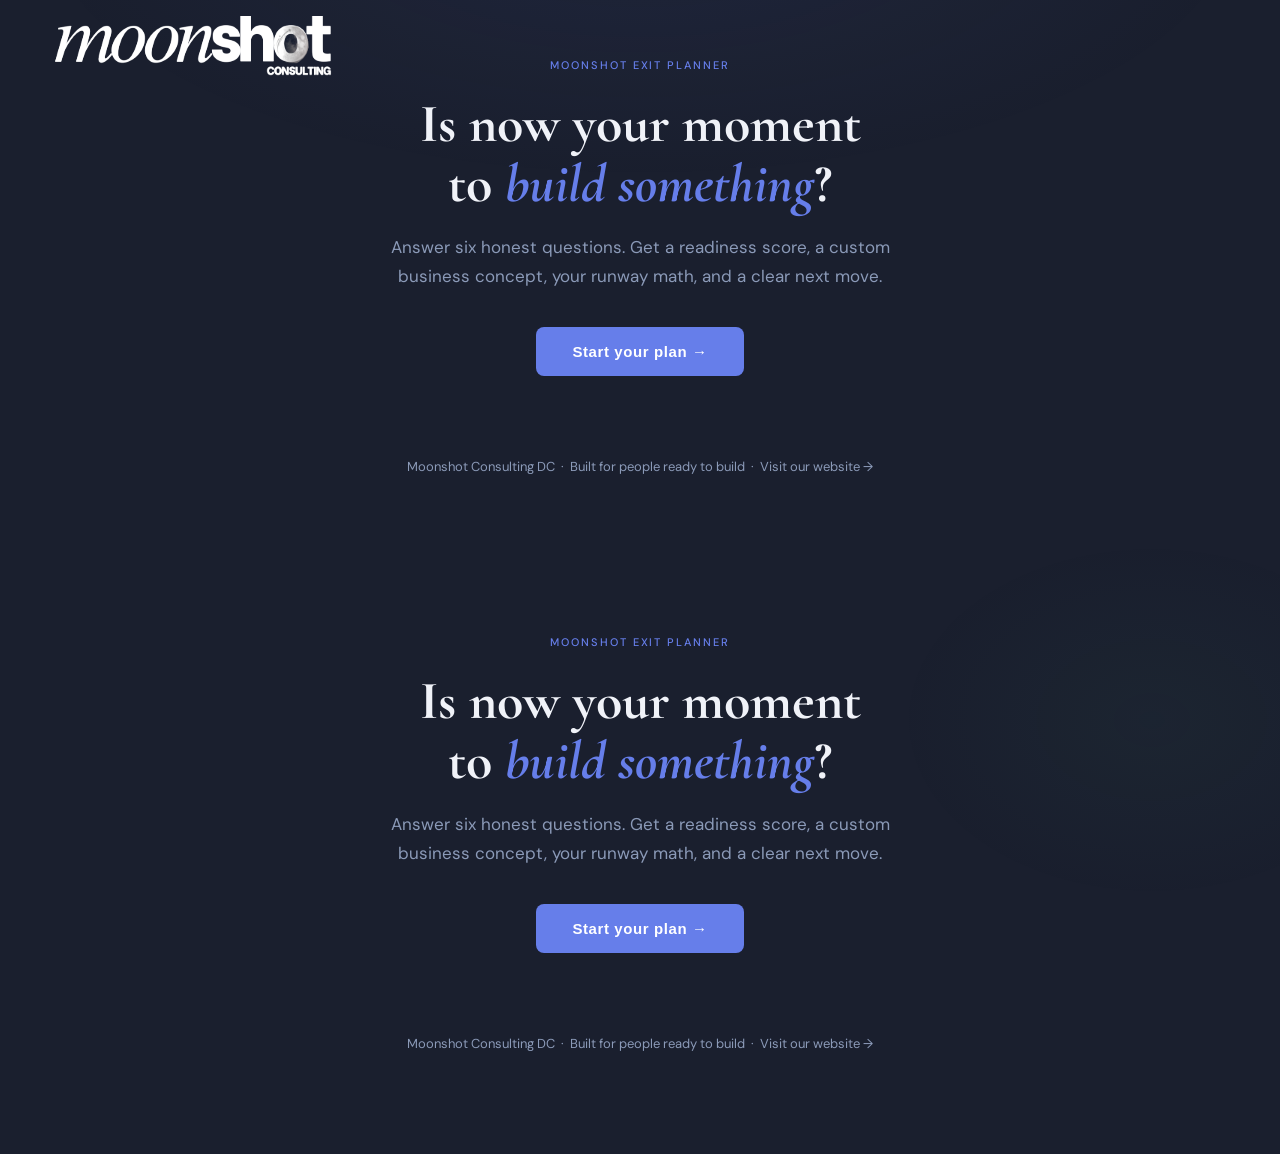
==== commit 54672bd4: "Feature: silent Mailchimp subscribe on Step 1 continue" ====
--- a/index.html
+++ b/index.html
@@ -729,7 +729,35 @@
       }
       .hero h1 { font-size: 32px; }
     }
-  </style>
+  
+  /* ── Voice / Dictation ─────────────────────────── */
+  .mic-row { display:flex; gap:8px; align-items:flex-start; }
+  .mic-row textarea, .mic-row input { flex:1; min-width:0; }
+  .mic-btn {
+    flex-shrink:0;
+    width:40px; height:40px;
+    border-radius:50%;
+    border:2px solid var(--border);
+    background:transparent;
+    color:var(--muted);
+    font-size:18px;
+    cursor:pointer;
+    display:flex; align-items:center; justify-content:center;
+    transition:all .2s;
+    margin-top:2px;
+  }
+  .mic-btn:hover { border-color:var(--amber); color:var(--amber); }
+  .mic-btn.listening {
+    border-color:#e05252;
+    color:#e05252;
+    animation:mic-pulse 1s ease-in-out infinite;
+  }
+  @keyframes mic-pulse {
+    0%,100% { box-shadow:0 0 0 0 rgba(224,82,82,0.4); }
+    50%      { box-shadow:0 0 0 8px rgba(224,82,82,0); }
+  }
+  .mic-unsupported { display:none; }
+</style>
 </head>
 <body>
 
@@ -776,7 +804,7 @@
     <p class="card-hint">Your results will be sent here. No spam — just your plan.</p>
     <div class="field">
       <label>First name</label>
-      <input type="text" id="firstName" placeholder="Your first name" / oninput="hideError('step1Error')">
+      <div class="mic-row"><input type="text" id="firstName" placeholder="Your first name" / oninput="hideError('step1Error')"><button class="mic-btn" id="mic-firstName" type="button" title="Click to dictate" aria-label="Dictate first name">🎤</button></div>
     </div>
     <div class="field">
       <label>Email address</label>
@@ -825,7 +853,7 @@
     <h2>What have people actually paid you to do?</h2>
     <p class="card-hint">Think about the last 5 years. Not your job title — what specific things did people or companies pay for that you delivered?</p>
     <div class="field">
-      <textarea id="skillsInput" placeholder="e.g. Helped SaaS companies hire their first 10 sales reps. Led product launches. Built and managed remote teams. Closed enterprise deals. Wrote content that drove leads..." oninput="hideError('step3Error')"></textarea>
+      <div class="mic-row"><textarea id="skillsInput" placeholder="e.g. Helped SaaS companies hire their first 10 sales reps. Led product launches. Built and managed remote teams. Closed enterprise deals. Wrote content that drove leads..." oninput="hideError('step3Error')"></textarea><button class="mic-btn" id="mic-skillsInput" type="button" title="Click to dictate" aria-label="Dictate skills">🎤</button></div>
     </div>
     <div class="error-msg" id="step3Error">Please describe your skills before continuing.</div>
     <div class="card-nav">
@@ -859,7 +887,7 @@
     </div>
     <div class="field" style="margin-top:16px">
       <label>Tell me more (optional)</label>
-      <textarea id="validationDetail" placeholder="What happened? What did you try? What did people say?" style="min-height:80px" oninput="hideError('step4Error')"></textarea>
+      <div class="mic-row"><textarea id="validationDetail" placeholder="What happened? What did you try? What did people say?" style="min-height:80px" oninput="hideError('step4Error')"></textarea><button class="mic-btn" id="mic-validDetail" type="button" title="Click to dictate" aria-label="Dictate validation">🎤</button></div>
     </div>
     <div class="error-msg" id="step4Error">Please select an option.</div>
     <div class="card-nav">
@@ -901,7 +929,7 @@
     </div>
     <div class="field" style="margin-top:16px">
       <label>Anything else? (optional)</label>
-      <textarea id="constraintOther" rows="3" placeholder="e.g. I need to keep my current job while building, my spouse expects steady income, I have a non-compete, etc."></textarea>
+      <div class="mic-row"><textarea id="constraintOther" rows="3" placeholder="e.g. I need to keep my current job while building, my spouse expects steady income, I have a non-compete, etc."></textarea><button class="mic-btn" id="mic-constraintOther" type="button" title="Click to dictate" aria-label="Dictate other constraint">🎤</button></div>
     </div>
     <div class="error-msg" id="step5Error">Please review your selections.</div>
     <div class="card-nav">
@@ -918,13 +946,13 @@
     <div class="field">
       <label>Available savings / funds you'd use to build</label>
       <div class="dollar-wrap">
-        <input type="number" id="savingsInput" placeholder="0" min="0" step="any" oninput="calcRunway(); hideError('step6Error')" />
+        <div class="mic-row"><input type="number" id="savingsInput" placeholder="0" min="0" step="any" oninput="calcRunway(); hideError('step6Error')" /><button class="mic-btn" id="mic-savings" type="button" title="Click to dictate" aria-label="Dictate savings amount">🎤</button></div>
       </div>
     </div>
     <div class="field">
       <label>Your monthly personal expenses (everything)</label>
       <div class="dollar-wrap">
-        <input type="number" id="burnInput" placeholder="0" min="0" step="any" oninput="calcRunway(); hideError('step6Error')" />
+        <div class="mic-row"><input type="number" id="burnInput" placeholder="0" min="0" step="any" oninput="calcRunway(); hideError('step6Error')" /><button class="mic-btn" id="mic-burn" type="button" title="Click to dictate" aria-label="Dictate monthly expenses">🎤</button></div>
       </div>
     </div>
 
@@ -1079,6 +1107,12 @@
 
   function goStep(n) {
     if (n > currentStep && !validateStep(currentStep)) return;
+    // Capture email when leaving step 1
+    if (currentStep === 1) {
+      var _fn = (document.getElementById('firstName').value || '').trim();
+      var _em = (document.getElementById('emailInput').value || '').trim();
+      subscribeToMailchimp(_fn, _em);
+    }
     showStep(n);
   }
 
@@ -1476,6 +1510,1679 @@
       setTimeout(() => { el.style.display = 'none'; }, 3000);
     });
   }
+
+
+// ── Voice / Dictation ──────────────────────────────────────
+(function initVoice() {
+  const SR = window.SpeechRecognition || window.webkitSpeechRecognition;
+  if (!SR) {
+    // Hide all mic buttons silently — unsupported browser
+    document.querySelectorAll('.mic-btn').forEach(b => b.style.display = 'none');
+    return;
+  }
+
+  let activeRec = null;   // currently running SpeechRecognition instance
+  let activeBtn = null;   // button that started it
+
+  function stopActive() {
+    if (activeRec) { try { activeRec.stop(); } catch(e) {} activeRec = null; }
+    if (activeBtn) { activeBtn.classList.remove('listening'); activeBtn.title = 'Click to dictate'; activeBtn = null; }
+  }
+
+  function attachMic(btn, targetId, mode) {
+    // mode: 'append' for textareas, 'replace' for short text inputs, 'number' for numeric
+    btn.title = 'Click to dictate';
+    btn.addEventListener('click', function() {
+      const target = document.getElementById(targetId);
+      if (!target) return;
+
+      if (activeBtn === btn) { stopActive(); return; }  // toggle off
+      stopActive();  // stop any other active mic
+
+      const rec = new SR();
+      rec.lang = 'en-US';
+      rec.interimResults = false;
+      rec.maxAlternatives = 1;
+      rec.continuous = false;
+
+      activeRec = rec;
+      activeBtn = btn;
+      btn.classList.add('listening');
+      btn.title = 'Listening… click to stop';
+
+      rec.onresult = function(e) {
+        const transcript = e.results[0][0].transcript.trim();
+        if (mode === 'number') {
+          // Extract first number spoken
+          const num = transcript.replace(/[^0-9.]/g, '');
+          if (num) { target.value = num; target.dispatchEvent(new Event('input', {bubbles:true})); }
+        } else if (mode === 'append') {
+          const spacer = target.value && !target.value.endsWith(' ') ? ' ' : '';
+          target.value += spacer + transcript;
+          target.dispatchEvent(new Event('input', {bubbles:true}));
+        } else {
+          // replace
+          target.value = transcript;
+          target.dispatchEvent(new Event('input', {bubbles:true}));
+        }
+      };
+
+      rec.onerror = function(e) {
+        if (e.error !== 'aborted') console.warn('SpeechRecognition error:', e.error);
+        stopActive();
+      };
+
+      rec.onend = function() { stopActive(); };
+
+      try { rec.start(); } catch(err) { stopActive(); }
+    });
+  }
+
+  // Wire up all mic buttons once DOM is ready
+  attachMic(document.getElementById('mic-firstName'),    'firstName',       'replace');
+  attachMic(document.getElementById('mic-skillsInput'),  'skillsInput',     'append');
+  attachMic(document.getElementById('mic-validDetail'),  'validationDetail','append');
+  attachMic(document.getElementById('mic-constraintOther'),'constraintOther','replace');
+  attachMic(document.getElementById('mic-savings'),      'savingsInput',    'number');
+  attachMic(document.getElementById('mic-burn'),         'burnInput',       'number');
+})();
+
+  // --- Mailchimp silent subscribe (fire-and-forget) ---
+  function subscribeToMailchimp(firstName, email) {
+    try {
+      fetch('https://moonshot-proxy.onrender.com/subscribe', {
+        method: 'POST',
+        headers: { 'Content-Type': 'application/json' },
+        body: JSON.stringify({ firstName: firstName, email: email })
+      }).catch(function() {});
+    } catch(e) {}
+  }
+
 </script>
 </body>
 </html>
+<!DOCTYPE html>
+<html lang="en">
+<head>
+  <meta charset="UTF-8">
+  <meta name="viewport" content="width=device-width, initial-scale=1.0">
+  <title>Moonshot Exit Planner</title>
+  <link rel="preconnect" href="https://fonts.googleapis.com">
+  <link rel="preconnect" href="https://fonts.gstatic.com" crossorigin>
+  <link href="https://fonts.googleapis.com/css2?family=Cormorant+Garamond:ital,wght@0,400;0,600;0,700;1,400&family=DM+Sans:wght@300;400;500;600&display=swap" rel="stylesheet">
+  <style>
+    /* ── CONFIG ─────────────────────────────────────────── */
+    :root {
+      --bg:        #1a1f2e;
+      --bg2:       #222736;
+      --bg3:       #2a3045;
+      --amber:     #667eea;
+      --amber-dim: #4f63c8;
+      --amber-glow:rgba(102,126,234,0.15);
+      --text:      #f0f2f8;
+      --muted:     #8b9ab8;
+      --border:    rgba(102,126,234,0.2);
+      --red:       #e05252;
+      --yellow:    #e8a020;
+      --green:     #4caf82;
+      --radius:    12px;
+      --transition:0.35s cubic-bezier(0.4,0,0.2,1);
+    }
+
+    /* ── RESET ──────────────────────────────────────────── */
+    *, *::before, *::after { box-sizing: border-box; margin: 0; padding: 0; }
+    html { scroll-behavior: smooth; }
+    body {
+      background: var(--bg);
+      color: var(--text);
+      font-family: 'DM Sans', sans-serif;
+      font-weight: 400;
+      line-height: 1.65;
+      min-height: 100vh;
+      overflow-x: hidden;
+    }
+
+    /* ── BACKGROUND TEXTURE ─────────────────────────────── */
+    body::before {
+      content: '';
+      position: fixed;
+      inset: 0;
+      background:
+        radial-gradient(ellipse 80% 50% at 50% -10%, rgba(102,126,234,0.07) 0%, transparent 60%),
+        radial-gradient(ellipse 40% 40% at 90% 80%, rgba(76,175,130,0.04) 0%, transparent 50%);
+      pointer-events: none;
+      z-index: 0;
+    }
+
+    /* ── LAYOUT ─────────────────────────────────────────── */
+    .shell {
+      position: relative;
+      z-index: 1;
+      max-width: 680px;
+      margin: 0 auto;
+      padding: 0 20px 80px;
+    }
+
+    /* ── HEADER ─────────────────────────────────────────── */
+    .site-header {
+      position: fixed;
+      top: 16px;
+      left: 20px;
+      display: flex;
+      align-items: center;
+    }
+    .logo-wrap {
+      display: inline-flex;
+      align-items: center;
+    }
+    .logo {
+      height: 60px;
+      width: auto;
+      display: block;
+    }
+    /* Fallback wordmark if logo doesn't load */
+    .logo-fallback {
+      font-family: 'Cormorant Garamond', serif;
+      font-size: 22px;
+      font-weight: 600;
+      letter-spacing: 0.08em;
+      color: var(--amber);
+      text-transform: uppercase;
+    }
+
+    /* ── HERO ───────────────────────────────────────────── */
+    .hero {
+      text-align: center;
+      padding: 56px 0 40px;
+    }
+    .hero-eyebrow {
+      font-size: 11px;
+      font-weight: 500;
+      letter-spacing: 0.18em;
+      text-transform: uppercase;
+      color: var(--amber);
+      margin-bottom: 20px;
+    }
+    .hero h1 {
+      font-family: 'Cormorant Garamond', serif;
+      font-size: clamp(36px, 7vw, 54px);
+      font-weight: 700;
+      line-height: 1.1;
+      color: var(--text);
+      margin-bottom: 20px;
+    }
+    .hero h1 em {
+      font-style: italic;
+      color: var(--amber);
+    }
+    .hero-sub {
+      font-size: 17px;
+      color: var(--muted);
+      max-width: 500px;
+      margin: 0 auto 36px;
+      line-height: 1.7;
+    }
+    .hero-cta {
+      display: inline-block;
+      background: var(--amber);
+      color: #ffffff;
+      font-weight: 600;
+      font-size: 15px;
+      letter-spacing: 0.04em;
+      padding: 16px 36px;
+      border-radius: 8px;
+      border: none;
+      cursor: pointer;
+      transition: background var(--transition), transform 0.15s;
+    }
+    .hero-cta:hover { background: var(--amber-dim); transform: translateY(-1px); }
+
+    /* ── PROGRESS BAR ───────────────────────────────────── */
+    .progress-wrap {
+      display: none;
+      margin-bottom: 36px;
+    }
+    .progress-wrap.visible { display: block; }
+    .progress-meta {
+      display: flex;
+      justify-content: space-between;
+      font-size: 12px;
+      color: var(--muted);
+      margin-bottom: 8px;
+    }
+    .progress-track {
+      height: 3px;
+      background: var(--border);
+      border-radius: 4px;
+      overflow: hidden;
+    }
+    .progress-fill {
+      height: 100%;
+      background: var(--amber);
+      border-radius: 4px;
+      transition: width 0.5s cubic-bezier(0.4,0,0.2,1);
+    }
+
+    /* ── CARD ───────────────────────────────────────────── */
+    .card {
+      background: var(--bg2);
+      border: 1px solid var(--border);
+      border-radius: var(--radius);
+      padding: 36px 40px;
+      margin-bottom: 24px;
+      display: none;
+      animation: fadeUp 0.4s ease forwards;
+    }
+    .card.visible { display: block; }
+
+    @keyframes fadeUp {
+      from { opacity: 0; transform: translateY(18px); }
+      to   { opacity: 1; transform: translateY(0); }
+    }
+
+    .card-step {
+      font-size: 11px;
+      font-weight: 500;
+      letter-spacing: 0.14em;
+      text-transform: uppercase;
+      color: var(--amber);
+      margin-bottom: 10px;
+    }
+    .card h2 {
+      font-family: 'Cormorant Garamond', serif;
+      font-size: 26px;
+      font-weight: 600;
+      line-height: 1.25;
+      margin-bottom: 8px;
+    }
+    .card-hint {
+      font-size: 14px;
+      color: var(--muted);
+      margin-bottom: 28px;
+      line-height: 1.6;
+    }
+
+    /* ── FORM ELEMENTS ──────────────────────────────────── */
+    .field { margin-bottom: 20px; }
+    .field label {
+      display: block;
+      font-size: 13px;
+      font-weight: 500;
+      color: var(--muted);
+      margin-bottom: 8px;
+      letter-spacing: 0.02em;
+    }
+    .field input,
+    .field textarea,
+    .field select {
+      width: 100%;
+      background: var(--bg3);
+      border: 1px solid var(--border);
+      border-radius: 8px;
+      color: var(--text);
+      font-family: 'DM Sans', sans-serif;
+      font-size: 15px;
+      padding: 13px 16px;
+      outline: none;
+      transition: border-color var(--transition);
+    }
+    .field input:focus,
+    .field textarea:focus {
+      border-color: var(--amber);
+    }
+    .field textarea {
+      min-height: 110px;
+      resize: vertical;
+      line-height: 1.6;
+    }
+    .field input::placeholder,
+    .field textarea::placeholder { color: var(--muted); opacity: 0.6; }
+
+    /* Radio options */
+    .radio-group { display: flex; flex-direction: column; gap: 10px; }
+    .radio-opt {
+      display: flex;
+      align-items: center;
+      gap: 12px;
+      background: var(--bg3);
+      border: 1px solid var(--border);
+      border-radius: 8px;
+      padding: 14px 16px;
+      cursor: pointer;
+      transition: border-color var(--transition), background var(--transition);
+      font-size: 15px;
+    }
+    .radio-opt:hover { border-color: var(--amber-dim); }
+    .radio-opt.selected {
+      border-color: var(--amber);
+      background: var(--amber-glow);
+    }
+    .radio-dot {
+      width: 18px; height: 18px;
+      border-radius: 50%;
+      border: 2px solid var(--border);
+      flex-shrink: 0;
+      transition: border-color var(--transition), background var(--transition);
+      position: relative;
+    }
+    .radio-opt.selected .radio-dot {
+      border-color: var(--amber);
+      background: var(--amber);
+    }
+    .radio-opt.selected .radio-dot::after {
+      content: '';
+      position: absolute;
+      inset: 3px;
+      background: #060d1a;
+      border-radius: 50%;
+    }
+
+    /* Checkbox group */
+    .check-group { display: flex; flex-direction: column; gap: 10px; }
+    .check-opt {
+      display: flex;
+      align-items: center;
+      gap: 12px;
+      background: var(--bg3);
+      border: 1px solid var(--border);
+      border-radius: 8px;
+      padding: 13px 16px;
+      cursor: pointer;
+      transition: border-color var(--transition), background var(--transition);
+      font-size: 15px;
+    }
+    .check-opt:hover { border-color: var(--amber-dim); }
+    .check-opt.selected {
+      border-color: var(--amber);
+      background: var(--amber-glow);
+    }
+    .check-box {
+      width: 18px; height: 18px;
+      border-radius: 4px;
+      border: 2px solid var(--border);
+      flex-shrink: 0;
+      transition: all var(--transition);
+      display: flex; align-items: center; justify-content: center;
+    }
+    .check-opt.selected .check-box {
+      border-color: var(--amber);
+      background: var(--amber);
+    }
+    .check-opt.selected .check-box::after {
+      content: '✓';
+      font-size: 11px;
+      color: #060d1a;
+      font-weight: 700;
+    }
+
+    /* Dollar inputs */
+    .dollar-wrap { position: relative; }
+    .dollar-wrap::before {
+      content: '$';
+      position: absolute;
+      left: 16px;
+      top: 50%;
+      transform: translateY(-50%);
+      color: var(--amber);
+      font-weight: 500;
+      font-size: 15px;
+    }
+    .dollar-wrap input { padding-left: 30px; }
+
+    /* Runway display */
+    .runway-display {
+      margin-top: 24px;
+      padding: 20px;
+      border-radius: 10px;
+      border: 1px solid var(--border);
+      background: var(--bg3);
+      text-align: center;
+      display: none;
+    }
+    .runway-display.visible { display: block; }
+    .runway-months {
+      font-family: 'Cormorant Garamond', serif;
+      font-size: 52px;
+      font-weight: 700;
+      line-height: 1;
+      margin-bottom: 4px;
+    }
+    .runway-label {
+      font-size: 13px;
+      color: var(--muted);
+      margin-bottom: 16px;
+    }
+    .runway-tier {
+      display: inline-block;
+      font-size: 12px;
+      font-weight: 600;
+      letter-spacing: 0.1em;
+      text-transform: uppercase;
+      padding: 6px 16px;
+      border-radius: 20px;
+    }
+    .tier-red   { background: rgba(224,82,82,0.15);  color: var(--red);   border: 1px solid rgba(224,82,82,0.3); }
+    .tier-yellow{ background: rgba(232,160,32,0.15); color: var(--yellow);border: 1px solid rgba(232,160,32,0.3);}
+    .tier-green { background: rgba(76,175,130,0.15); color: var(--green); border: 1px solid rgba(76,175,130,0.3);}
+    .runway-message {
+      margin-top: 12px;
+      font-size: 14px;
+      color: var(--muted);
+      line-height: 1.6;
+    }
+
+    /* ── NAV BUTTONS ────────────────────────────────────── */
+    .card-nav {
+      display: flex;
+      justify-content: space-between;
+      align-items: center;
+      margin-top: 32px;
+      gap: 12px;
+    }
+    .btn-back {
+      background: transparent;
+      border: 1px solid var(--border);
+      color: var(--muted);
+      font-family: 'DM Sans', sans-serif;
+      font-size: 14px;
+      padding: 12px 24px;
+      border-radius: 8px;
+      cursor: pointer;
+      transition: all var(--transition);
+    }
+    .btn-back:hover { border-color: var(--amber-dim); color: var(--text); }
+    .btn-next {
+      background: var(--amber);
+      color: #ffffff;
+      font-family: 'DM Sans', sans-serif;
+      font-weight: 600;
+      font-size: 15px;
+      padding: 13px 32px;
+      border: none;
+      border-radius: 8px;
+      cursor: pointer;
+      transition: background var(--transition), transform 0.15s;
+      flex: 1;
+      max-width: 220px;
+    }
+    .btn-next:hover { background: var(--amber-dim); transform: translateY(-1px); }
+    .btn-next:disabled { opacity: 0.4; cursor: not-allowed; transform: none; }
+
+    /* ── LOADING STATE ──────────────────────────────────── */
+    .loading-card {
+      background: var(--bg2);
+      border: 1px solid var(--border);
+      border-radius: var(--radius);
+      padding: 60px 40px;
+      text-align: center;
+      display: none;
+    }
+    .loading-card.visible { display: block; }
+    .spinner {
+      width: 44px; height: 44px;
+      border: 3px solid var(--border);
+      border-top-color: var(--amber);
+      border-radius: 50%;
+      margin: 0 auto 24px;
+      animation: spin 0.8s linear infinite;
+    }
+    @keyframes spin { to { transform: rotate(360deg); } }
+    .loading-text {
+      font-family: 'Cormorant Garamond', serif;
+      font-size: 22px;
+      color: var(--muted);
+      margin-bottom: 8px;
+    }
+    .loading-sub { font-size: 14px; color: var(--muted); opacity: 0.6; }
+
+    /* ── RESULTS ────────────────────────────────────────── */
+    .results-card {
+      display: none;
+      animation: fadeUp 0.4s ease forwards;
+    }
+    .results-card.visible { display: block; }
+
+    /* Score section */
+    .score-section {
+      background: var(--bg2);
+      border: 1px solid var(--border);
+      border-radius: var(--radius);
+      padding: 36px 40px;
+      margin-bottom: 20px;
+      text-align: center;
+    }
+    .score-ring {
+      position: relative;
+      width: 140px;
+      height: 140px;
+      margin: 0 auto 20px;
+    }
+    .score-ring svg { transform: rotate(-90deg); }
+    .score-ring-bg { fill: none; stroke: var(--border); stroke-width: 8; }
+    .score-ring-fill {
+      fill: none;
+      stroke: var(--amber);
+      stroke-width: 8;
+      stroke-linecap: round;
+      stroke-dasharray: 351.86;
+      stroke-dashoffset: 351.86;
+      transition: stroke-dashoffset 1.5s cubic-bezier(0.4,0,0.2,1);
+    }
+    .score-number {
+      position: absolute;
+      inset: 0;
+      display: flex;
+      flex-direction: column;
+      align-items: center;
+      justify-content: center;
+    }
+    .score-val {
+      font-family: 'Cormorant Garamond', serif;
+      font-size: 42px;
+      font-weight: 700;
+      line-height: 1;
+    }
+    .score-of { font-size: 12px; color: var(--muted); }
+    .score-label {
+      font-family: 'Cormorant Garamond', serif;
+      font-size: 20px;
+      font-weight: 600;
+      margin-bottom: 12px;
+    }
+    .score-narrative {
+      font-size: 15px;
+      color: var(--muted);
+      line-height: 1.7;
+      max-width: 480px;
+      margin: 0 auto;
+    }
+
+    /* Survival math result */
+    .survival-result {
+      background: var(--bg2);
+      border: 1px solid var(--border);
+      border-radius: var(--radius);
+      padding: 28px 40px;
+      margin-bottom: 20px;
+    }
+    .section-tag {
+      font-size: 11px;
+      font-weight: 500;
+      letter-spacing: 0.14em;
+      text-transform: uppercase;
+      color: var(--amber);
+      margin-bottom: 14px;
+    }
+    .survival-row {
+      display: flex;
+      align-items: center;
+      gap: 16px;
+      margin-bottom: 12px;
+    }
+    .survival-months-big {
+      font-family: 'Cormorant Garamond', serif;
+      font-size: 48px;
+      font-weight: 700;
+      line-height: 1;
+    }
+    .survival-details { flex: 1; }
+    .survival-tier-badge {
+      display: inline-block;
+      font-size: 11px;
+      font-weight: 600;
+      letter-spacing: 0.1em;
+      text-transform: uppercase;
+      padding: 5px 14px;
+      border-radius: 20px;
+      margin-bottom: 6px;
+    }
+    .survival-insight {
+      font-size: 15px;
+      color: var(--muted);
+      line-height: 1.65;
+      margin-top: 12px;
+    }
+
+    /* Business concept */
+    .concept-card {
+      background: linear-gradient(135deg, var(--bg2) 0%, rgba(232,160,32,0.05) 100%);
+      border: 1px solid rgba(232,160,32,0.25);
+      border-radius: var(--radius);
+      padding: 32px 40px;
+      margin-bottom: 20px;
+    }
+    .concept-name {
+      font-family: 'Cormorant Garamond', serif;
+      font-size: 28px;
+      font-weight: 700;
+      color: var(--amber);
+      margin-bottom: 10px;
+    }
+    .concept-rationale {
+      font-size: 15px;
+      color: var(--muted);
+      line-height: 1.7;
+    }
+
+    /* Next steps */
+    .steps-card {
+      background: var(--bg2);
+      border: 1px solid var(--border);
+      border-radius: var(--radius);
+      padding: 32px 40px;
+      margin-bottom: 20px;
+    }
+    .steps-list { list-style: none; display: flex; flex-direction: column; gap: 16px; margin-top: 16px; }
+    .step-item {
+      display: flex;
+      gap: 16px;
+      align-items: flex-start;
+    }
+    .step-num {
+      width: 28px; height: 28px;
+      border-radius: 50%;
+      background: var(--amber-glow);
+      border: 1px solid rgba(232,160,32,0.3);
+      color: var(--amber);
+      font-size: 13px;
+      font-weight: 600;
+      display: flex; align-items: center; justify-content: center;
+      flex-shrink: 0;
+      margin-top: 2px;
+    }
+    .step-body { flex: 1; }
+    .step-title {
+      font-weight: 600;
+      font-size: 15px;
+      margin-bottom: 4px;
+    }
+    .step-desc {
+      font-size: 14px;
+      color: var(--muted);
+      line-height: 1.6;
+    }
+
+    /* Resources */
+    .resources-card {
+      background: var(--bg2);
+      border: 1px solid var(--border);
+      border-radius: var(--radius);
+      padding: 32px 40px;
+      margin-bottom: 20px;
+    }
+    .resource-list { list-style: none; display: flex; flex-direction: column; gap: 10px; margin-top: 16px; }
+    .resource-item {
+      display: flex;
+      align-items: center;
+      gap: 12px;
+      padding: 12px 16px;
+      background: var(--bg3);
+      border-radius: 8px;
+      font-size: 14px;
+      color: var(--text);
+      text-decoration: none;
+      border: 1px solid var(--border);
+      transition: border-color var(--transition);
+    }
+    .resource-item:hover { border-color: var(--amber-dim); }
+    .resource-arrow { color: var(--amber); font-size: 16px; margin-left: auto; }
+
+    /* CTAs */
+    .cta-section {
+      background: var(--bg2);
+      border: 1px solid var(--border);
+      border-radius: var(--radius);
+      padding: 36px 40px;
+      margin-bottom: 20px;
+      text-align: center;
+    }
+    .cta-section h3 {
+      font-family: 'Cormorant Garamond', serif;
+      font-size: 24px;
+      font-weight: 600;
+      margin-bottom: 8px;
+    }
+    .cta-section p {
+      font-size: 15px;
+      color: var(--muted);
+      margin-bottom: 24px;
+    }
+    .cta-grid {
+      display: flex;
+      flex-direction: column;
+      gap: 12px;
+    }
+    .cta-primary {
+      display: block;
+      background: var(--amber);
+      color: #ffffff;
+      font-weight: 600;
+      font-size: 15px;
+      padding: 15px;
+      border-radius: 8px;
+      text-decoration: none;
+      transition: background var(--transition);
+    }
+    .cta-primary:hover { background: var(--amber-dim); }
+    .cta-secondary {
+      display: block;
+      background: transparent;
+      color: var(--text);
+      font-size: 14px;
+      padding: 13px;
+      border-radius: 8px;
+      text-decoration: none;
+      border: 1px solid var(--border);
+      transition: border-color var(--transition);
+    }
+    .cta-secondary:hover { border-color: var(--amber-dim); }
+
+    /* Share */
+    .share-section {
+      text-align: center;
+      padding: 24px 0 0;
+    }
+    .share-btn {
+      background: transparent;
+      border: 1px solid var(--border);
+      color: var(--muted);
+      font-family: 'DM Sans', sans-serif;
+      font-size: 13px;
+      padding: 10px 22px;
+      border-radius: 20px;
+      cursor: pointer;
+      transition: all var(--transition);
+    }
+    .share-btn:hover { border-color: var(--amber-dim); color: var(--text); }
+    .share-copied {
+      font-size: 13px;
+      color: var(--green);
+      margin-top: 8px;
+      display: none;
+    }
+
+    /* ── ERROR ──────────────────────────────────────────── */
+    .error-msg {
+      background: rgba(224,82,82,0.1);
+      border: 1px solid rgba(224,82,82,0.3);
+      border-radius: 8px;
+      padding: 12px 16px;
+      font-size: 14px;
+      color: var(--red);
+      margin-top: 16px;
+      display: none;
+    }
+    .error-msg.visible { display: block; }
+
+    /* ── FOOTER ─────────────────────────────────────────── */
+    .site-footer {
+      text-align: center;
+      padding: 40px 0 20px;
+      font-size: 13px;
+      color: var(--muted);
+    }
+    .site-footer a { color: var(--muted); text-decoration: none; }
+    .site-footer a:hover { color: var(--amber); }
+
+    /* ── RESPONSIVE ─────────────────────────────────────── */
+    @media (max-width: 520px) {
+      .card, .score-section, .survival-result,
+      .concept-card, .steps-card, .resources-card, .cta-section {
+        padding: 28px 22px;
+      }
+      .hero h1 { font-size: 32px; }
+    }
+  
+  /* ── Voice / Dictation ─────────────────────────── */
+  .mic-row { display:flex; gap:8px; align-items:flex-start; }
+  .mic-row textarea, .mic-row input { flex:1; min-width:0; }
+  .mic-btn {
+    flex-shrink:0;
+    width:40px; height:40px;
+    border-radius:50%;
+    border:2px solid var(--border);
+    background:transparent;
+    color:var(--muted);
+    font-size:18px;
+    cursor:pointer;
+    display:flex; align-items:center; justify-content:center;
+    transition:all .2s;
+    margin-top:2px;
+  }
+  .mic-btn:hover { border-color:var(--amber); color:var(--amber); }
+  .mic-btn.listening {
+    border-color:#e05252;
+    color:#e05252;
+    animation:mic-pulse 1s ease-in-out infinite;
+  }
+  @keyframes mic-pulse {
+    0%,100% { box-shadow:0 0 0 0 rgba(224,82,82,0.4); }
+    50%      { box-shadow:0 0 0 8px rgba(224,82,82,0); }
+  }
+  .mic-unsupported { display:none; }
+</style>
+</head>
+<body>
+
+<div class="shell">
+
+  <!-- HEADER -->
+  <header class="site-header">
+    <div class="logo-wrap">
+      <img
+        src="assets/MoonshotLogo.webp"
+        alt="Moonshot Consulting"
+        class="logo"
+        onerror="this.style.display='none'; document.querySelector('.logo-fallback').style.display='block'"
+      >
+      <span class="logo-fallback" style="display:none;">MOONSHOT</span>
+    </div>
+  </header>
+
+  <!-- HERO (Step 0) -->
+  <section class="hero" id="hero">
+    <p class="hero-eyebrow">Moonshot Exit Planner</p>
+    <h1>Is now your moment<br>to <em>build something</em>?</h1>
+    <p class="hero-sub">
+      Answer six honest questions. Get a readiness score, a custom business concept, your runway math, and a clear next move.
+    </p>
+    <button class="hero-cta" onclick="startPlanner()">Start your plan →</button>
+  </section>
+
+  <!-- PROGRESS -->
+  <div class="progress-wrap" id="progressWrap">
+    <div class="progress-meta">
+      <span id="progressLabel">Step 1 of 6</span>
+      <span id="progressPct">0%</span>
+    </div>
+    <div class="progress-track">
+      <div class="progress-fill" id="progressFill" style="width:0%"></div>
+    </div>
+  </div>
+
+  <!-- STEP 1: Email gate -->
+  <div class="card" id="step1">
+    <p class="card-step">Step 1 of 6</p>
+    <h2>Let's start with you.</h2>
+    <p class="card-hint">Your results will be sent here. No spam — just your plan.</p>
+    <div class="field">
+      <label>First name</label>
+      <div class="mic-row"><input type="text" id="firstName" placeholder="Your first name" / oninput="hideError('step1Error')"><button class="mic-btn" id="mic-firstName" type="button" title="Click to dictate" aria-label="Dictate first name">🎤</button></div>
+    </div>
+    <div class="field">
+      <label>Email address</label>
+      <input type="email" id="emailInput" placeholder="you@email.com" / oninput="hideError('step1Error')">
+    </div>
+    <div class="error-msg" id="step1Error">Please enter your name and a valid email.</div>
+    <div class="card-nav">
+      <div></div>
+      <button class="btn-next" onclick="goStep(2)">Continue →</button>
+    </div>
+  </div>
+
+  <!-- STEP 2: Emotional framing -->
+  <div class="card" id="step2">
+    <p class="card-step">Step 2 of 6</p>
+    <h2>What's really driving this?</h2>
+    <p class="card-hint">Be honest with yourself. This shapes everything.</p>
+    <div class="radio-group" id="motivationGroup">
+      <div class="radio-opt" onclick="selectRadio('motivationGroup', this, 'toward')">
+        <div class="radio-dot"></div>
+        Running <strong style="margin-left:4px">toward</strong> something — I have a real pull toward building
+      </div>
+      <div class="radio-opt" onclick="selectRadio('motivationGroup', this, 'from')">
+        <div class="radio-dot"></div>
+        Running <strong style="margin-left:4px">from</strong> something — the job market or my job is broken
+      </div>
+      <div class="radio-opt" onclick="selectRadio('motivationGroup', this, 'both')">
+        <div class="radio-dot"></div>
+        Both — I'm done with what I have AND pulled toward something new
+      </div>
+      <div class="radio-opt" onclick="selectRadio('motivationGroup', this, 'unsure')">
+        <div class="radio-dot"></div>
+        Honestly not sure yet
+      </div>
+    </div>
+    <div class="error-msg" id="step2Error">Please select an option.</div>
+    <div class="card-nav">
+      <button class="btn-back" onclick="goStep(1)">← Back</button>
+      <button class="btn-next" onclick="goStep(3)">Continue →</button>
+    </div>
+  </div>
+
+  <!-- STEP 3: Skills -->
+  <div class="card" id="step3">
+    <p class="card-step">Step 3 of 6</p>
+    <h2>What have people actually paid you to do?</h2>
+    <p class="card-hint">Think about the last 5 years. Not your job title — what specific things did people or companies pay for that you delivered?</p>
+    <div class="field">
+      <div class="mic-row"><textarea id="skillsInput" placeholder="e.g. Helped SaaS companies hire their first 10 sales reps. Led product launches. Built and managed remote teams. Closed enterprise deals. Wrote content that drove leads..." oninput="hideError('step3Error')"></textarea><button class="mic-btn" id="mic-skillsInput" type="button" title="Click to dictate" aria-label="Dictate skills">🎤</button></div>
+    </div>
+    <div class="error-msg" id="step3Error">Please describe your skills before continuing.</div>
+    <div class="card-nav">
+      <button class="btn-back" onclick="goStep(2)">← Back</button>
+      <button class="btn-next" onclick="goStep(4)">Continue →</button>
+    </div>
+  </div>
+
+  <!-- STEP 4: Market validation -->
+  <div class="card" id="step4">
+    <p class="card-step">Step 4 of 6</p>
+    <h2>Have you tested any business ideas?</h2>
+    <p class="card-hint">Even a conversation counts. What happened when you put something out there?</p>
+    <div class="radio-group" id="validationGroup">
+      <div class="radio-opt" onclick="selectRadio('validationGroup', this, 'yes_paid')">
+        <div class="radio-dot"></div>
+        Yes — someone has already paid me or expressed real intent to pay
+      </div>
+      <div class="radio-opt" onclick="selectRadio('validationGroup', this, 'yes_interest')">
+        <div class="radio-dot"></div>
+        I've talked to people and gotten strong interest but no money yet
+      </div>
+      <div class="radio-opt" onclick="selectRadio('validationGroup', this, 'no_idea')">
+        <div class="radio-dot"></div>
+        I have an idea but haven't tested it yet
+      </div>
+      <div class="radio-opt" onclick="selectRadio('validationGroup', this, 'no_idea_yet')">
+        <div class="radio-dot"></div>
+        I don't have a specific idea yet
+      </div>
+    </div>
+    <div class="field" style="margin-top:16px">
+      <label>Tell me more (optional)</label>
+      <div class="mic-row"><textarea id="validationDetail" placeholder="What happened? What did you try? What did people say?" style="min-height:80px" oninput="hideError('step4Error')"></textarea><button class="mic-btn" id="mic-validDetail" type="button" title="Click to dictate" aria-label="Dictate validation">🎤</button></div>
+    </div>
+    <div class="error-msg" id="step4Error">Please select an option.</div>
+    <div class="card-nav">
+      <button class="btn-back" onclick="goStep(3)">← Back</button>
+      <button class="btn-next" onclick="goStep(5)">Continue →</button>
+    </div>
+  </div>
+
+  <!-- STEP 5: Constraints -->
+  <div class="card" id="step5">
+    <p class="card-step">Step 5 of 6</p>
+    <h2>What are your real constraints?</h2>
+    <p class="card-hint">Select everything that applies. This shapes what kind of business actually works for you.</p>
+    <div class="check-group" id="constraintGroup">
+      <div class="check-opt" onclick="toggleCheck(this, 'remote')">
+        <div class="check-box"></div>
+        I need to work remotely — no in-person client work
+      </div>
+      <div class="check-opt" onclick="toggleCheck(this, 'noncompete')">
+        <div class="check-box"></div>
+        I'm under a non-compete or NDA that limits what I can do
+      </div>
+      <div class="check-opt" onclick="toggleCheck(this, 'no_calls')">
+        <div class="check-box"></div>
+        I can't do regular client calls (schedule, caregiving, etc.)
+      </div>
+      <div class="check-opt" onclick="toggleCheck(this, 'health_insurance')">
+        <div class="check-box"></div>
+        I need health insurance — can't go uninsured while building
+      </div>
+      <div class="check-opt" onclick="toggleCheck(this, 'dependents')">
+        <div class="check-box"></div>
+        I have dependents — I can't take big income risks
+      </div>
+      <div class="check-opt" onclick="toggleCheck(this, 'none')">
+        <div class="check-box"></div>
+        None of these apply — I have real flexibility
+      </div>
+    </div>
+    <div class="field" style="margin-top:16px">
+      <label>Anything else? (optional)</label>
+      <div class="mic-row"><textarea id="constraintOther" rows="3" placeholder="e.g. I need to keep my current job while building, my spouse expects steady income, I have a non-compete, etc."></textarea><button class="mic-btn" id="mic-constraintOther" type="button" title="Click to dictate" aria-label="Dictate other constraint">🎤</button></div>
+    </div>
+    <div class="error-msg" id="step5Error">Please review your selections.</div>
+    <div class="card-nav">
+      <button class="btn-back" onclick="goStep(4)">← Back</button>
+      <button class="btn-next" onclick="goStep(6)">Continue →</button>
+    </div>
+  </div>
+
+  <!-- STEP 6: Survival math -->
+  <div class="card" id="step6">
+    <p class="card-step">Step 6 of 6</p>
+    <h2>Let's run the numbers.</h2>
+    <p class="card-hint">Be real here. Savings you'd actually use to fund a transition — not your emergency fund.</p>
+    <div class="field">
+      <label>Available savings / funds you'd use to build</label>
+      <div class="dollar-wrap">
+        <div class="mic-row"><input type="number" id="savingsInput" placeholder="0" min="0" step="any" oninput="calcRunway(); hideError('step6Error')" /><button class="mic-btn" id="mic-savings" type="button" title="Click to dictate" aria-label="Dictate savings amount">🎤</button></div>
+      </div>
+    </div>
+    <div class="field">
+      <label>Your monthly personal expenses (everything)</label>
+      <div class="dollar-wrap">
+        <div class="mic-row"><input type="number" id="burnInput" placeholder="0" min="0" step="any" oninput="calcRunway(); hideError('step6Error')" /><button class="mic-btn" id="mic-burn" type="button" title="Click to dictate" aria-label="Dictate monthly expenses">🎤</button></div>
+      </div>
+    </div>
+
+    <div class="runway-display" id="runwayDisplay">
+      <div class="runway-months" id="runwayMonths">—</div>
+      <div class="runway-label">months of runway</div>
+      <div class="runway-tier" id="runwayTier"></div>
+      <div class="runway-message" id="runwayMessage"></div>
+    </div>
+
+    <div class="error-msg" id="step6Error">Please enter both numbers before continuing.</div>
+    <div class="card-nav">
+      <button class="btn-back" onclick="goStep(5)">← Back</button>
+      <button class="btn-next" id="analyzeBtn" onclick="runAnalysis()">Build my plan →</button>
+    </div>
+  </div>
+
+  <!-- LOADING -->
+  <div class="loading-card" id="loadingCard">
+    <div class="spinner"></div>
+    <p class="loading-text">Building your plan...</p>
+    <p class="loading-sub">This takes about 20 seconds.</p>
+  </div>
+
+  <!-- RESULTS -->
+  <div class="results-card" id="resultsCard">
+
+    <!-- Score -->
+    <div class="score-section">
+      <p class="card-step">Your Readiness Score</p>
+      <div class="score-ring">
+        <svg viewBox="0 0 120 120" width="140" height="140">
+          <circle class="score-ring-bg" cx="60" cy="60" r="56"/>
+          <circle class="score-ring-fill" id="scoreRingFill" cx="60" cy="60" r="56"/>
+        </svg>
+        <div class="score-number">
+          <span class="score-val" id="scoreVal">—</span>
+          <span class="score-of">/100</span>
+        </div>
+      </div>
+      <p class="score-label" id="scoreLabel"></p>
+      <p class="score-narrative" id="scoreNarrative"></p>
+    </div>
+
+    <!-- Survival math result -->
+    <div class="survival-result">
+      <p class="section-tag">Survival Math</p>
+      <div class="survival-row">
+        <div class="survival-months-big" id="resultRunwayMonths">—</div>
+        <div class="survival-details">
+          <div class="survival-tier-badge" id="resultRunwayTier"></div>
+          <div style="font-size:13px;color:var(--muted)">months of runway</div>
+        </div>
+      </div>
+      <p class="survival-insight" id="runwayInsight"></p>
+    </div>
+
+    <!-- Business concept -->
+    <div class="concept-card">
+      <p class="section-tag">Your Custom Business Concept</p>
+      <p class="concept-name" id="conceptName"></p>
+      <p class="concept-rationale" id="conceptRationale"></p>
+    </div>
+
+    <!-- Next 3 steps -->
+    <div class="steps-card">
+      <p class="section-tag">Your Next 3 Steps</p>
+      <ul class="steps-list" id="stepsList"></ul>
+    </div>
+
+    <!-- Resources -->
+    <div class="resources-card">
+      <p class="section-tag">Resources Worth Your Time</p>
+      <ul class="resource-list" id="resourceList"></ul>
+    </div>
+
+    <!-- CTAs -->
+    <div class="cta-section">
+      <h3>Ready to go faster?</h3>
+      <p>David works directly with people building a consulting or fractional practice. One conversation can save months of guessing.</p>
+      <div class="cta-grid">
+        <a href="https://calendly.com/moonshotconsultingdc-info/moonshot-introduction" target="_blank" class="cta-primary">
+          Book a free strategy call →
+        </a>
+        <a href="https://onebassplayer.github.io/fit" class="cta-secondary">
+          Not sure about leaving? Try the Job Fit Analyzer →
+        </a>
+      </div>
+    </div>
+
+    <!-- Share -->
+    <div class="share-section">
+      <button class="share-btn" onclick="shareResults()">Share your results</button>
+      <p class="share-copied" id="shareCopied">Link copied to clipboard.</p>
+    </div>
+
+  </div>
+
+  <!-- FOOTER -->
+  <footer class="site-footer">
+    <a href="https://moonshotconsultingdc.com">Moonshot Consulting DC</a> &nbsp;·&nbsp; Built for people ready to build &nbsp;·&nbsp; <a href="https://moonshotconsultingdc.com">Visit our website →</a>
+  </footer>
+
+</div>
+
+<script>
+  /* ── CONFIG ───────────────────────────────────────────── */
+  const PROXY_URL      = 'https://moonshot-proxy.onrender.com/v1/messages';
+  const APPS_SCRIPT_URL= 'https://script.google.com/macros/s/AKfycbwqt-qIqf6sYHiyuZc6r7URZKC3rnoRv2IuqPeYZWI4n8Tz41ImY4xdQh4840Hp89zf/exec';
+
+  /* ── STATE ────────────────────────────────────────────── */
+  const state = {
+    firstName: '',
+    email: '',
+    motivation: '',
+    skills: '',
+    validation: '',
+    validationDetail: '',
+    constraints: [],
+    constraintOther: '',
+    savings: 0,
+    burn: 0,
+    runwayMonths: 0,
+    runwayTier: ''
+  };
+
+  let currentStep = 0;
+
+  /* ── STEP NAVIGATION ──────────────────────────────────── */
+  function startPlanner() {
+    document.getElementById('hero').style.display = 'none';
+    document.getElementById('progressWrap').classList.add('visible');
+    showStep(1);
+  }
+
+  function showStep(n) {
+    for (let i = 1; i <= 6; i++) {
+      document.getElementById('step' + i).classList.remove('visible');
+    }
+    document.getElementById('step' + n).classList.add('visible');
+    updateProgress(n);
+    currentStep = n;
+    window.scrollTo({ top: 0, behavior: 'smooth' });
+  }
+
+  function updateProgress(n) {
+    const pct = Math.round(((n - 1) / 6) * 100);
+    document.getElementById('progressFill').style.width = pct + '%';
+    document.getElementById('progressLabel').textContent = 'Step ' + n + ' of 6';
+    document.getElementById('progressPct').textContent = pct + '%';
+  }
+
+  function goStep(n) {
+    if (n > currentStep && !validateStep(currentStep)) return;
+    showStep(n);
+  }
+
+  /* ── VALIDATION ───────────────────────────────────────── */
+  function validateStep(n) {
+    hideError('step' + n + 'Error');
+    if (n === 1) {
+      const name  = document.getElementById('firstName').value.trim();
+      const email = document.getElementById('emailInput').value.trim();
+      if (!name || !email || !email.includes('@')) {
+        showError('step1Error'); return false;
+      }
+      state.firstName = name;
+      state.email     = email;
+    }
+    if (n === 2) {
+      if (!state.motivation) { showError('step2Error'); return false; }
+    }
+    if (n === 3) {
+      const s = document.getElementById('skillsInput').value.trim();
+      if (s.length < 20) { showError('step3Error'); return false; }
+      state.skills = s;
+    }
+    if (n === 4) {
+      if (!state.validation) { showError('step4Error'); return false; }
+      state.validationDetail = document.getElementById('validationDetail').value.trim();
+    }
+    if (n === 5) {
+      state.constraintOther = document.getElementById('constraintOther').value.trim();
+    }
+    if (n === 6) {
+      const sRaw = document.getElementById('savingsInput').value;
+      const bRaw = document.getElementById('burnInput').value;
+      const s = parseFloat(sRaw);
+      const b = parseFloat(bRaw);
+      // Bug #7 fix: reject NaN, negatives, and zero burn explicitly
+      if (sRaw === '' || bRaw === '' || isNaN(s) || isNaN(b) || s < 0 || b <= 0) {
+        showError('step6Error');
+        return false;
+      }
+      state.savings = s;
+      state.burn = b;
+      state.runwayMonths = Math.floor(s / b);
+      state.runwayTier = getTier(state.runwayMonths);
+    }
+    return true;
+  }
+
+  function showError(id) { document.getElementById(id).classList.add('visible'); }
+  function hideError(id) { document.getElementById(id).classList.remove('visible'); }
+
+  /* ── RADIO / CHECKBOX ─────────────────────────────────── */
+  function selectRadio(groupId, el, value) {
+    document.querySelectorAll('#' + groupId + ' .radio-opt').forEach(o => o.classList.remove('selected'));
+    el.classList.add('selected');
+    if (groupId === 'motivationGroup') state.motivation = value;
+    if (groupId === 'validationGroup') state.validation = value;
+  }
+
+  const selectedConstraints = new Set();
+  function toggleCheck(el, value) {
+    // Bug #3 fix: 'None of these' is mutually exclusive with all other constraints.
+    if (value === 'none') {
+      document.querySelectorAll('#constraintGroup .check-opt').forEach(o => o.classList.remove('selected'));
+      selectedConstraints.clear();
+      el.classList.add('selected');
+      selectedConstraints.add('none');
+    } else {
+      if (selectedConstraints.has('none')) {
+        selectedConstraints.delete('none');
+        document.querySelectorAll('#constraintGroup .check-opt').forEach(o => {
+          if (o.getAttribute('onclick') && o.getAttribute('onclick').includes("'none'")) {
+            o.classList.remove('selected');
+          }
+        });
+      }
+      if (selectedConstraints.has(value)) {
+        selectedConstraints.delete(value);
+        el.classList.remove('selected');
+      } else {
+        selectedConstraints.add(value);
+        el.classList.add('selected');
+      }
+    }
+    state.constraints = [...selectedConstraints];
+    hideError('step5Error');
+  }
+
+  /* ── SURVIVAL MATH ────────────────────────────────────── */
+  function getTier(months) {
+    if (months <= 8)  return 'red';
+    if (months <= 15) return 'yellow';
+    return 'green';
+  }
+
+  function calcRunway() {
+    const s = parseFloat(document.getElementById('savingsInput').value);
+    const b = parseFloat(document.getElementById('burnInput').value);
+    if (isNaN(s) || isNaN(b) || s < 0 || b <= 0) {
+      document.getElementById('runwayDisplay').classList.remove('visible');
+      return;
+    }
+    const months = Math.floor(s / b);
+    const tier   = getTier(months);
+    const msgs   = {
+      red:    "Your runway is tight. That doesn't mean don't go — it means go differently. We'll address this in your plan.",
+      yellow: "You have enough to test, not enough to fail slowly. Speed and focus matter more than anything.",
+      green:  "You have real runway. The question is how to use it — and we'll build that plan for you."
+    };
+    const tierLabels = { red: '⚠ Tight Runway', yellow: '~ Proceed with Focus', green: '✓ Strong Runway' };
+
+    document.getElementById('runwayMonths').textContent = months;
+    document.getElementById('runwayTier').textContent   = tierLabels[tier];
+    document.getElementById('runwayTier').className = 'runway-tier tier-' + tier;
+    document.getElementById('runwayMessage').textContent = msgs[tier];
+    document.getElementById('runwayDisplay').classList.add('visible');
+
+    state.savings      = s;
+    state.burn         = b;
+    state.runwayMonths = months;
+    state.runwayTier   = tier;
+  }
+
+  /* ── LEAD CAPTURE ─────────────────────────────────────── */
+  async function captureEmail() {
+    if (!APPS_SCRIPT_URL || APPS_SCRIPT_URL === 'YOUR_APPS_SCRIPT_WEBHOOK_URL') return;
+    try {
+      await fetch(APPS_SCRIPT_URL, {
+        method: 'POST',
+        mode: 'no-cors',
+        headers: { 'Content-Type': 'application/json' },
+        body: JSON.stringify({
+          firstName:    state.firstName,
+          email:        state.email,
+          motivation:   state.motivation,
+          runwayMonths: state.runwayMonths,
+          runwayTier:   state.runwayTier,
+          timestamp:    new Date().toISOString(),
+          source:       'exit-planner'
+        })
+      });
+    } catch (e) { /* silent */ }
+  }
+
+  /* ── ANALYSIS ─────────────────────────────────────────── */
+  /* ── RESOURCE ALLOWLIST (mirrors prompt library — used to filter LLM output) ─── */
+  window.__RESOURCE_ALLOWLIST = [
+    "https://www.reddit.com/r/consulting/",
+    "https://www.reddit.com/r/Entrepreneur/",
+    "https://www.reddit.com/r/freelance/",
+    "https://www.reddit.com/r/smallbusiness/",
+    "https://www.reddit.com/r/sales/",
+    "https://www.indiehackers.com/",
+    "https://stackingthebricks.com/",
+    "https://stackingthebricks.com/sales-safari-finds-the-right-words/",
+    "https://www.kalzumeus.com/2012/01/23/salary-negotiation/",
+    "https://www.kalzumeus.com/2011/10/28/dont-call-yourself-a-programmer/",
+    "https://www.winwithoutpitching.com/pricing-creativity/",
+    "https://www.winwithoutpitching.com/manifesto/",
+    "https://www.momtestbook.com/",
+    "https://theleanstartup.com/",
+    "https://ofone.co/",
+    "https://www.michaelegerber.com/the-e-myth-revisited",
+    "https://www.acquisition.com/books/100m-offers",
+    "https://www.score.org/",
+    "https://www.sba.gov/business-guide",
+    "https://www.irs.gov/businesses/small-businesses-self-employed",
+    "https://www.legalzoom.com/business/business-formation",
+    "https://stripe.com/atlas/guides",
+    "https://www.freshbooks.com/self-employed",
+    "https://calendly.com/",
+    "https://business.linkedin.com/sales-solutions/sales-navigator",
+    "https://www.hubspot.com/products/crm"
+  ];
+
+  async function runAnalysis() {
+    if (!validateStep(6)) return;
+
+    // Hide steps, show loading
+    document.getElementById('step6').classList.remove('visible');
+    document.getElementById('progressWrap').classList.remove('visible');
+    document.getElementById('loadingCard').classList.add('visible');
+
+    await captureEmail();
+
+    const constraintLabels = {
+      remote:         'needs remote-only work',
+      noncompete:     'under a non-compete or NDA',
+      no_calls:       "can't do regular client calls",
+      health_insurance:'needs health insurance from day one',
+      dependents:     'has dependents and can\'t take major income risks',
+      none:           'has full flexibility'
+    };
+    const constraintText = state.constraints.length
+      ? state.constraints.map(c => constraintLabels[c] || c).join(', ')
+      : 'no specific constraints mentioned';
+
+    const motivationMap = {
+      toward: 'running toward something — real pull to build',
+      from:   'running from something — job or market is broken',
+      both:   'both running toward and away from current situation',
+      unsure: 'not yet sure of direction'
+    };
+    const validationMap = {
+      yes_paid:     'has already received payment or firm commitment',
+      yes_interest: 'has tested and received strong interest but no money yet',
+      no_idea:      'has an idea but has not tested it',
+      no_idea_yet:  'does not yet have a specific idea'
+    };
+
+    const prompt = `You are a business advisor helping someone evaluate whether to leave their job and start a business. 
+
+User profile:
+- Name: ${state.firstName}
+- Motivation: ${motivationMap[state.motivation] || state.motivation}
+- Skills (what people have paid them to do): ${state.skills}
+- Market validation status: ${validationMap[state.validation] || state.validation}
+- Validation detail: ${state.validationDetail || 'none provided'}
+- Constraints: ${constraintText}
+- Additional constraints: ${state.constraintOther || 'none'}
+- Savings available: $${state.savings.toLocaleString()}
+- Monthly burn: $${state.burn.toLocaleString()}
+- Runway: ${state.runwayMonths} months (${state.runwayTier} tier: red=0-8mo, yellow=9-15mo, green=16+mo)
+
+Return ONLY valid JSON (no markdown, no backticks, no explanation) with exactly this structure:
+{
+  "readiness_score": <integer 0-100>,
+  "readiness_label": <string, e.g. "Ready to Launch" / "Almost Ready" / "Build Your Base" / "Not Yet">,
+  "narrative": <2-3 sentence honest assessment of their overall readiness>,
+  "business_concept": <a specific, named business concept tailored to their exact skills, constraints, and validation status — not generic>,
+  "business_concept_rationale": <2-3 sentences explaining exactly why this concept fits them>,
+  "next_steps": [
+    { "title": <string>, "description": <1-2 sentence specific action> },
+    { "title": <string>, "description": <1-2 sentence specific action> },
+    { "title": <string>, "description": <1-2 sentence specific action> }
+  ],
+  "resources": [
+    { "title": <string>, "url": <real, working URL>, "description": <one sentence> },
+    { "title": <string>, "url": <real, working URL>, "description": <one sentence> },
+    { "title": <string>, "url": <real, working URL>, "description": <one sentence> }
+  ],
+  "runway_insight": <2-3 sentences of honest, specific advice about their runway situation — use the red/yellow/green framing but make it personal to their numbers and situation>
+}
+
+Scoring guidance:
+- Market validation (yes_paid = +30, yes_interest = +15, no_idea = +5, no_idea_yet = 0)
+- Motivation (toward = +15, both = +10, from = +5, unsure = 0)
+- Runway (green = +20, yellow = +10, red = 0)
+- Skills specificity (very specific and marketable = +20, vague = +5)
+- Constraints (none = +5, many severe = -10)
+- Base: 10
+
+Be honest. Don't inflate scores. If runway is red and motivation is unclear, say so directly but constructively.
+For the "resources" array, you MUST select exactly 3 entries from the curated RESOURCE LIBRARY below. Use the title, url, and base description verbatim — you may rewrite the description to be more relevant to the user but the title and url must match exactly. Do NOT invent new URLs under any circumstance. Pick the 3 resources most relevant to the user's specific business_concept and constraints.
+
+RESOURCE LIBRARY (only pick from these):
+[
+  {"title":"r/consulting","url":"https://www.reddit.com/r/consulting/","description":"Active community of independent consultants discussing pricing, contracts, and client acquisition."},
+  {"title":"r/Entrepreneur","url":"https://www.reddit.com/r/Entrepreneur/","description":"Large community for first-time founders, with frequent threads on validation, pricing, and early sales."},
+  {"title":"r/freelance","url":"https://www.reddit.com/r/freelance/","description":"Community focused on freelancing logistics: contracts, taxes, scope, and client management."},
+  {"title":"r/smallbusiness","url":"https://www.reddit.com/r/smallbusiness/","description":"Owner-operator community covering marketing, ops, hiring, and the realities of running a business."},
+  {"title":"r/sales","url":"https://www.reddit.com/r/sales/","description":"Practical sales tactics, cold outreach, and pipeline-building advice from working sellers."},
+  {"title":"Indie Hackers","url":"https://www.indiehackers.com/","description":"Founder community focused on transparent revenue, bootstrapped products, and side-project growth."},
+  {"title":"Stacking the Bricks","url":"https://stackingthebricks.com/","description":"Amy Hoy & Alex Hillman's playbook for productized services and audience-first launches."},
+  {"title":"30x500 Sales Safari","url":"https://stackingthebricks.com/sales-safari-finds-the-right-words/","description":"Method for finding the exact pain points your audience already pays to solve."},
+  {"title":"Patrick McKenzie — Salary Negotiation","url":"https://www.kalzumeus.com/2012/01/23/salary-negotiation/","description":"Foundational essay on pricing and negotiating for skilled knowledge workers."},
+  {"title":"Patrick McKenzie — Don't Call Yourself a Programmer","url":"https://www.kalzumeus.com/2011/10/28/dont-call-yourself-a-programmer/","description":"Classic essay on positioning your skills around business value rather than craft labels."},
+  {"title":"Pricing Creativity (Blair Enns)","url":"https://www.winwithoutpitching.com/pricing-creativity/","description":"Pricing methodology specifically for creative and consulting professionals."},
+  {"title":"Win Without Pitching Manifesto","url":"https://www.winwithoutpitching.com/manifesto/","description":"Twelve proclamations that reframe how independents win consulting work."},
+  {"title":"The Mom Test (book)","url":"https://www.momtestbook.com/","description":"Rob Fitzpatrick's short, practical guide to running customer-validation conversations that don't lie to you."},
+  {"title":"The Lean Startup (book)","url":"https://theleanstartup.com/","description":"Eric Ries's framework for build-measure-learn loops and minimum viable products."},
+  {"title":"Company of One (book)","url":"https://ofone.co/","description":"Paul Jarvis's case for staying small on purpose — sustainable solo and micro-business design."},
+  {"title":"The E-Myth Revisited (book)","url":"https://www.michaelegerber.com/the-e-myth-revisited","description":"Why most small businesses fail and how to design a business that runs without you."},
+  {"title":"$100M Offers (Alex Hormozi)","url":"https://www.acquisition.com/books/100m-offers","description":"Tactical playbook for constructing offers people feel stupid saying no to."},
+  {"title":"SCORE Mentors","url":"https://www.score.org/","description":"Free mentoring from retired and active executives, plus templates for business and financial planning."},
+  {"title":"SBA Small Business Resources","url":"https://www.sba.gov/business-guide","description":"US Small Business Administration's plain-English guide covering legal structure, financing, and licenses."},
+  {"title":"IRS Self-Employed Tax Center","url":"https://www.irs.gov/businesses/small-businesses-self-employed","description":"Federal tax guidance for sole proprietors, LLCs, and contractors — quarterly estimates, deductions, and forms."},
+  {"title":"LegalZoom Business Formation","url":"https://www.legalzoom.com/business/business-formation","description":"Common starting point for forming an LLC or corporation and understanding the trade-offs."},
+  {"title":"Stripe Atlas Guides","url":"https://stripe.com/atlas/guides","description":"High-quality free guides on incorporation, equity, fundraising, and getting paid."},
+  {"title":"FreshBooks Self-Employed","url":"https://www.freshbooks.com/self-employed","description":"Lightweight invoicing and bookkeeping aimed at solo consultants and freelancers."},
+  {"title":"Calendly","url":"https://calendly.com/","description":"Free scheduling tool that removes friction from booking discovery and sales calls."},
+  {"title":"LinkedIn Sales Navigator","url":"https://business.linkedin.com/sales-solutions/sales-navigator","description":"Targeted prospecting tool useful for finding decision-makers in mid-market companies."},
+  {"title":"Hubspot CRM (Free)","url":"https://www.hubspot.com/products/crm","description":"Free CRM that's plenty for tracking your first 100 leads and deals."}
+]`;
+
+    try {
+      const response = await fetch(PROXY_URL, {
+        method: 'POST',
+        headers: { 'Content-Type': 'application/json' },
+        body: JSON.stringify({
+          model:      'claude-sonnet-4-20250514',
+          max_tokens: 1500,
+          messages:   [{ role: 'user', content: prompt }]
+        })
+      });
+
+      if (!response.ok) throw new Error('API error ' + response.status);
+
+      const data = await response.json();
+      const raw  = data.content?.[0]?.text || '';
+      const clean= raw.replace(/```json|```/g, '').trim();
+      const result = JSON.parse(clean);
+
+      renderResults(result);
+
+    } catch (err) {
+      console.error(err);
+      document.getElementById('loadingCard').classList.remove('visible');
+      document.getElementById('step6').classList.add('visible');
+      document.getElementById('progressWrap').classList.add('visible');
+      showError('step6Error');
+      document.getElementById('step6Error').textContent = 'Something went wrong. Please try again.';
+    }
+  }
+
+  /* ── RENDER RESULTS ───────────────────────────────────── */
+  function renderResults(r) {
+    document.getElementById('loadingCard').classList.remove('visible');
+
+    // Score ring
+    const score = Math.min(100, Math.max(0, r.readiness_score));
+    const circumference = 2 * Math.PI * 56; // 351.86
+    const offset = circumference - (score / 100) * circumference;
+
+    document.getElementById('scoreVal').textContent       = score;
+    document.getElementById('scoreLabel').textContent     = r.readiness_label || '';
+    document.getElementById('scoreNarrative').textContent = r.narrative || '';
+
+    // Animate ring
+    setTimeout(() => {
+      document.getElementById('scoreRingFill').style.strokeDashoffset = offset;
+    }, 200);
+
+    // Color ring by score
+    const ringEl = document.getElementById('scoreRingFill');
+    if      (score >= 70) ringEl.style.stroke = 'var(--green)';
+    else if (score >= 45) ringEl.style.stroke = 'var(--amber)';
+    else                  ringEl.style.stroke = 'var(--red)';
+
+    // Survival math
+    const tierLabels = { red: '⚠ Tight Runway', yellow: '~ Proceed with Focus', green: '✓ Strong Runway' };
+    document.getElementById('resultRunwayMonths').textContent  = state.runwayMonths;
+    const tierBadge = document.getElementById('resultRunwayTier');
+    tierBadge.textContent = tierLabels[state.runwayTier] || '';
+    tierBadge.className   = 'survival-tier-badge tier-' + state.runwayTier;
+    document.getElementById('runwayInsight').textContent = r.runway_insight || '';
+
+    // Business concept
+    document.getElementById('conceptName').textContent      = r.business_concept || '';
+    document.getElementById('conceptRationale').textContent = r.business_concept_rationale || '';
+
+    // Next steps
+    const stepsList = document.getElementById('stepsList');
+    stepsList.innerHTML = '';
+    (r.next_steps || []).forEach((s, i) => {
+      const li = document.createElement('li');
+      li.className = 'step-item';
+      li.innerHTML = `
+        <div class="step-num">${i + 1}</div>
+        <div class="step-body">
+          <div class="step-title">${s.title}</div>
+          <div class="step-desc">${s.description}</div>
+        </div>`;
+      stepsList.appendChild(li);
+    });
+
+    // Resources — filter to allowlist (defense in depth against URL hallucination)
+    const resList = document.getElementById('resourceList');
+    resList.innerHTML = '';
+    const allowedUrls = (window.__RESOURCE_ALLOWLIST || []);
+    const filtered = (r.resources || []).filter(res => allowedUrls.length === 0 || allowedUrls.includes(res.url));
+    filtered.forEach(res => {
+      const li = document.createElement('li');
+      li.innerHTML = `
+        <a href="${res.url}" target="_blank" class="resource-item">
+          <span>
+            <strong>${res.title}</strong><br>
+            <span style="color:var(--muted);font-size:13px">${res.description}</span>
+          </span>
+          <span class="resource-arrow">↗</span>
+        </a>`;
+      resList.appendChild(li);
+    });
+
+    document.getElementById('resultsCard').classList.add('visible');
+    window.scrollTo({ top: 0, behavior: 'smooth' });
+  }
+
+  /* ── SHARE ────────────────────────────────────────────── */
+  function shareResults() {
+    const url = window.location.href.split('?')[0];
+    navigator.clipboard.writeText(url).then(() => {
+      const el = document.getElementById('shareCopied');
+      el.style.display = 'block';
+      setTimeout(() => { el.style.display = 'none'; }, 3000);
+    });
+  }
+
+
+// ── Voice / Dictation ──────────────────────────────────────
+(function initVoice() {
+  const SR = window.SpeechRecognition || window.webkitSpeechRecognition;
+  if (!SR) {
+    // Hide all mic buttons silently — unsupported browser
+    document.querySelectorAll('.mic-btn').forEach(b => b.style.display = 'none');
+    return;
+  }
+
+  let activeRec = null;   // currently running SpeechRecognition instance
+  let activeBtn = null;   // button that started it
+
+  function stopActive() {
+    if (activeRec) { try { activeRec.stop(); } catch(e) {} activeRec = null; }
+    if (activeBtn) { activeBtn.classList.remove('listening'); activeBtn.title = 'Click to dictate'; activeBtn = null; }
+  }
+
+  function attachMic(btn, targetId, mode) {
+    // mode: 'append' for textareas, 'replace' for short text inputs, 'number' for numeric
+    btn.title = 'Click to dictate';
+    btn.addEventListener('click', function() {
+      const target = document.getElementById(targetId);
+      if (!target) return;
+
+      if (activeBtn === btn) { stopActive(); return; }  // toggle off
+      stopActive();  // stop any other active mic
+
+      const rec = new SR();
+      rec.lang = 'en-US';
+      rec.interimResults = false;
+      rec.maxAlternatives = 1;
+      rec.continuous = false;
+
+      activeRec = rec;
+      activeBtn = btn;
+      btn.classList.add('listening');
+      btn.title = 'Listening… click to stop';
+
+      rec.onresult = function(e) {
+        const transcript = e.results[0][0].transcript.trim();
+        if (mode === 'number') {
+          // Extract first number spoken
+          const num = transcript.replace(/[^0-9.]/g, '');
+          if (num) { target.value = num; target.dispatchEvent(new Event('input', {bubbles:true})); }
+        } else if (mode === 'append') {
+          const spacer = target.value && !target.value.endsWith(' ') ? ' ' : '';
+          target.value += spacer + transcript;
+          target.dispatchEvent(new Event('input', {bubbles:true}));
+        } else {
+          // replace
+          target.value = transcript;
+          target.dispatchEvent(new Event('input', {bubbles:true}));
+        }
+      };
+
+      rec.onerror = function(e) {
+        if (e.error !== 'aborted') console.warn('SpeechRecognition error:', e.error);
+        stopActive();
+      };
+
+      rec.onend = function() { stopActive(); };
+
+      try { rec.start(); } catch(err) { stopActive(); }
+    });
+  }
+
+  // Wire up all mic buttons once DOM is ready
+  attachMic(document.getElementById('mic-firstName'),    'firstName',       'replace');
+  attachMic(document.getElementById('mic-skillsInput'),  'skillsInput',     'append');
+  attachMic(document.getElementById('mic-validDetail'),  'validationDetail','append');
+  attachMic(document.getElementById('mic-constraintOther'),'constraintOther','replace');
+  attachMic(document.getElementById('mic-savings'),      'savingsInput',    'number');
+  attachMic(document.getElementById('mic-burn'),         'burnInput',       'number');
+})();
+</script>
+</body>
+</html>
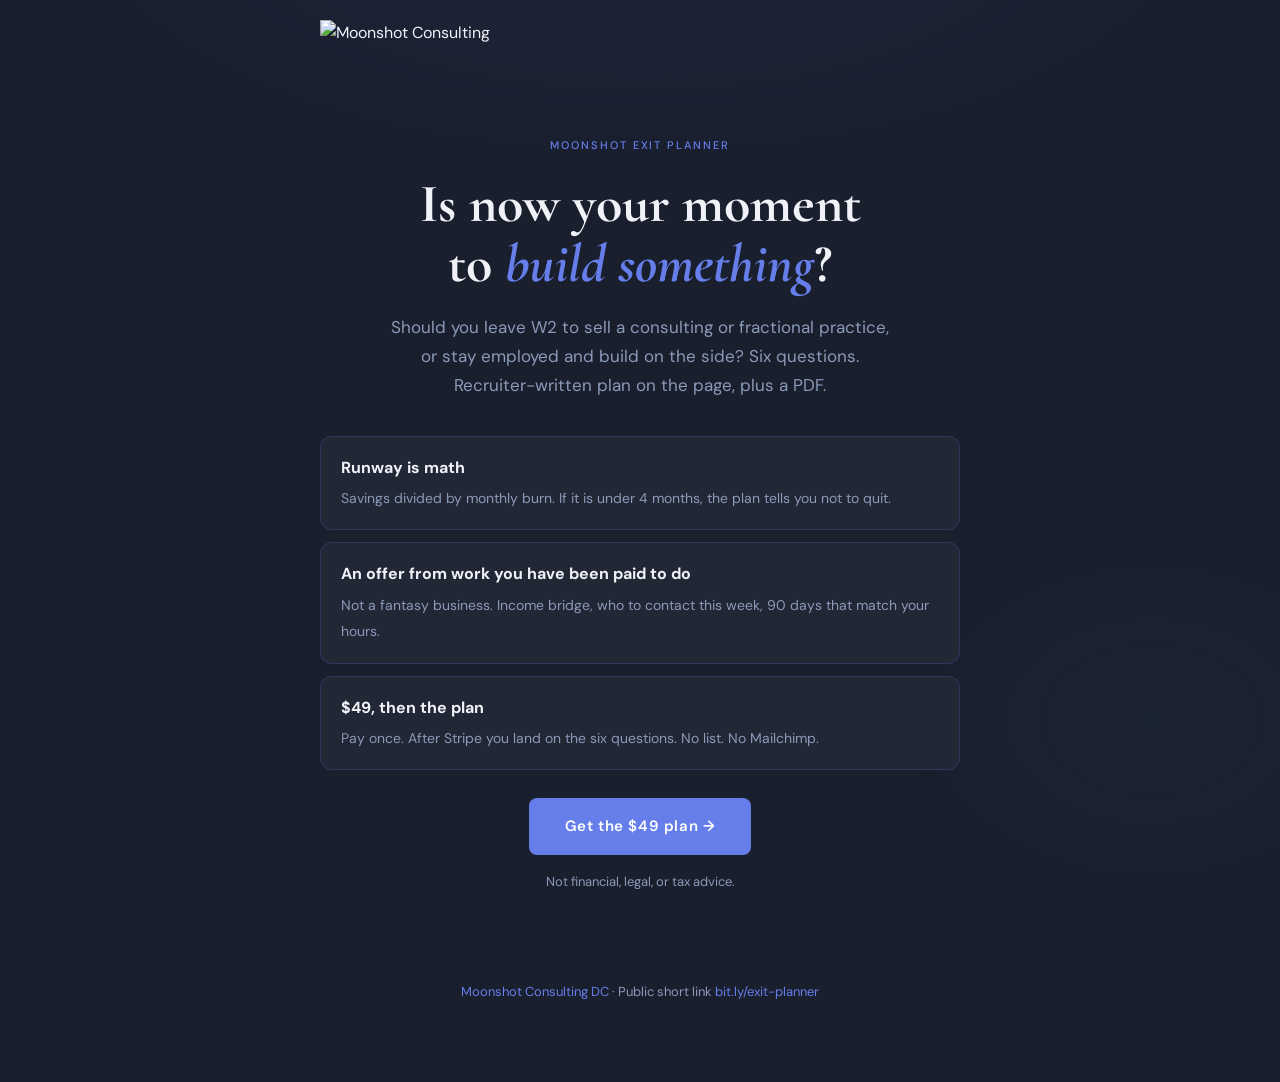
==== commit d2cefb59: "Point Exit Planner GitHub Pages landing at Stripe $49. Remove free wizard generate." ====
--- a/index.html
+++ b/index.html
@@ -4,42 +4,42 @@
   <meta charset="UTF-8">
   <meta name="viewport" content="width=device-width, initial-scale=1.0">
   <title>Moonshot Exit Planner</title>
+  <meta name="description" content="Should you leave W2 to sell a practice, or stay employed and build on the side? Six questions. Recruiter-written plan on the page, plus a PDF. $49.">
+  <link rel="canonical" href="https://moonshotexitplanner.com">
+  <meta property="og:type" content="website">
+  <meta property="og:url" content="https://moonshotexitplanner.com">
+  <meta property="og:title" content="Moonshot Exit Planner">
+  <meta property="og:description" content="Should you leave W2 to sell a practice, or stay employed and build on the side? $49.">
+  <meta property="og:image" content="https://moonshotexitplanner.com/assets/MoonshotLogo.webp">
+  <link rel="icon" href="https://moonshotexitplanner.com/assets/MoonshotLogo.webp">
+  <meta name="twitter:card" content="summary_large_image">
+  <meta name="twitter:title" content="Moonshot Exit Planner">
+  <meta name="twitter:description" content="Six questions. Recruiter-written plan. $49.">
+  <script type="application/ld+json">
+  {"@context":"https://schema.org","@type":"WebApplication","name":"Moonshot Exit Planner","url":"https://moonshotexitplanner.com","applicationCategory":"BusinessApplication","operatingSystem":"Web","offers":{"@type":"Offer","price":"49","priceCurrency":"USD"}}
+  </script>
   <link rel="preconnect" href="https://fonts.googleapis.com">
   <link rel="preconnect" href="https://fonts.gstatic.com" crossorigin>
   <link href="https://fonts.googleapis.com/css2?family=Cormorant+Garamond:ital,wght@0,400;0,600;0,700;1,400&family=DM+Sans:wght@300;400;500;600&display=swap" rel="stylesheet">
   <style>
-    /* ── CONFIG ─────────────────────────────────────────── */
     :root {
-      --bg:        #1a1f2e;
-      --bg2:       #222736;
-      --bg3:       #2a3045;
-      --amber:     #667eea;
+      --bg: #1a1f2e;
+      --bg2: #222736;
+      --amber: #667eea;
       --amber-dim: #4f63c8;
-      --amber-glow:rgba(102,126,234,0.15);
-      --text:      #f0f2f8;
-      --muted:     #8b9ab8;
-      --border:    rgba(102,126,234,0.2);
-      --red:       #e05252;
-      --yellow:    #e8a020;
-      --green:     #4caf82;
-      --radius:    12px;
-      --transition:0.35s cubic-bezier(0.4,0,0.2,1);
+      --text: #f0f2f8;
+      --muted: #8b9ab8;
+      --border: rgba(102,126,234,0.2);
+      --radius: 12px;
     }
-
-    /* ── RESET ──────────────────────────────────────────── */
     *, *::before, *::after { box-sizing: border-box; margin: 0; padding: 0; }
-    html { scroll-behavior: smooth; }
     body {
       background: var(--bg);
       color: var(--text);
       font-family: 'DM Sans', sans-serif;
-      font-weight: 400;
       line-height: 1.65;
       min-height: 100vh;
-      overflow-x: hidden;
     }
-
-    /* ── BACKGROUND TEXTURE ─────────────────────────────── */
     body::before {
       content: '';
       position: fixed;
@@ -48,3141 +48,69 @@
         radial-gradient(ellipse 80% 50% at 50% -10%, rgba(102,126,234,0.07) 0%, transparent 60%),
         radial-gradient(ellipse 40% 40% at 90% 80%, rgba(76,175,130,0.04) 0%, transparent 50%);
       pointer-events: none;
-      z-index: 0;
     }
-
-    /* ── LAYOUT ─────────────────────────────────────────── */
-    .shell {
-      position: relative;
-      z-index: 1;
-      max-width: 680px;
-      margin: 0 auto;
-      padding: 0 20px 80px;
-    }
-
-    /* ── HEADER ─────────────────────────────────────────── */
-    .site-header {
-      position: fixed;
-      top: 16px;
-      left: 20px;
-      display: flex;
-      align-items: center;
-    }
-    .logo-wrap {
-      display: inline-flex;
-      align-items: center;
-    }
-    .logo {
-      height: 60px;
-      width: auto;
-      display: block;
-    }
-    /* Fallback wordmark if logo doesn't load */
-    .logo-fallback {
-      font-family: 'Cormorant Garamond', serif;
-      font-size: 22px;
-      font-weight: 600;
-      letter-spacing: 0.08em;
-      color: var(--amber);
-      text-transform: uppercase;
-    }
-
-    /* ── HERO ───────────────────────────────────────────── */
-    .hero {
-      text-align: center;
-      padding: 56px 0 40px;
-    }
+    .shell { position: relative; z-index: 1; max-width: 680px; margin: 0 auto; padding: 0 20px 80px; }
+    .site-header { padding: 20px 0 0; }
+    .logo { height: 60px; width: auto; display: block; }
+    .hero { text-align: center; padding: 56px 0 40px; }
     .hero-eyebrow {
-      font-size: 11px;
-      font-weight: 500;
-      letter-spacing: 0.18em;
-      text-transform: uppercase;
-      color: var(--amber);
-      margin-bottom: 20px;
+      font-size: 11px; font-weight: 500; letter-spacing: 0.18em;
+      text-transform: uppercase; color: var(--amber); margin-bottom: 20px;
     }
     .hero h1 {
       font-family: 'Cormorant Garamond', serif;
       font-size: clamp(36px, 7vw, 54px);
-      font-weight: 700;
-      line-height: 1.1;
-      color: var(--text);
-      margin-bottom: 20px;
+      font-weight: 700; line-height: 1.1; margin-bottom: 20px;
     }
-    .hero h1 em {
-      font-style: italic;
-      color: var(--amber);
-    }
+    .hero h1 em { font-style: italic; color: var(--amber); }
     .hero-sub {
-      font-size: 17px;
-      color: var(--muted);
-      max-width: 500px;
-      margin: 0 auto 36px;
-      line-height: 1.7;
+      font-size: 17px; color: var(--muted); max-width: 500px;
+      margin: 0 auto 36px; line-height: 1.7;
     }
     .hero-cta {
       display: inline-block;
-      background: var(--amber);
-      color: #ffffff;
-      font-weight: 600;
-      font-size: 15px;
-      letter-spacing: 0.04em;
-      padding: 16px 36px;
-      border-radius: 8px;
-      border: none;
-      cursor: pointer;
-      transition: background var(--transition), transform 0.15s;
+      background: var(--amber); color: #fff;
+      font-weight: 600; font-size: 15px; letter-spacing: 0.04em;
+      padding: 16px 36px; border-radius: 8px; text-decoration: none;
     }
-    .hero-cta:hover { background: var(--amber-dim); transform: translateY(-1px); }
-
-    /* ── PROGRESS BAR ───────────────────────────────────── */
-    .progress-wrap {
-      display: none;
-      margin-bottom: 36px;
+    .hero-cta:hover { background: var(--amber-dim); }
+    .points {
+      display: grid; gap: 12px; margin: 8px 0 28px;
     }
-    .progress-wrap.visible { display: block; }
-    .progress-meta {
-      display: flex;
-      justify-content: space-between;
-      font-size: 12px;
-      color: var(--muted);
-      margin-bottom: 8px;
+    .point {
+      background: var(--bg2); border: 1px solid var(--border);
+      border-radius: var(--radius); padding: 18px 20px; text-align: left;
     }
-    .progress-track {
-      height: 3px;
-      background: var(--border);
-      border-radius: 4px;
-      overflow: hidden;
+    .point strong { display: block; margin-bottom: 4px; }
+    .point span { font-size: 14px; color: var(--muted); }
+    .price { font-size: 13px; color: var(--muted); margin-top: 16px; }
+    footer {
+      text-align: center; font-size: 13px; color: var(--muted); margin-top: 48px;
     }
-    .progress-fill {
-      height: 100%;
-      background: var(--amber);
-      border-radius: 4px;
-      transition: width 0.5s cubic-bezier(0.4,0,0.2,1);
-    }
-
-    /* ── CARD ───────────────────────────────────────────── */
-    .card {
-      background: var(--bg2);
-      border: 1px solid var(--border);
-      border-radius: var(--radius);
-      padding: 36px 40px;
-      margin-bottom: 24px;
-      display: none;
-      animation: fadeUp 0.4s ease forwards;
-    }
-    .card.visible { display: block; }
-
-    @keyframes fadeUp {
-      from { opacity: 0; transform: translateY(18px); }
-      to   { opacity: 1; transform: translateY(0); }
-    }
-
-    .card-step {
-      font-size: 11px;
-      font-weight: 500;
-      letter-spacing: 0.14em;
-      text-transform: uppercase;
-      color: var(--amber);
-      margin-bottom: 10px;
-    }
-    .card h2 {
-      font-family: 'Cormorant Garamond', serif;
-      font-size: 26px;
-      font-weight: 600;
-      line-height: 1.25;
-      margin-bottom: 8px;
-    }
-    .card-hint {
-      font-size: 14px;
-      color: var(--muted);
-      margin-bottom: 28px;
-      line-height: 1.6;
-    }
-
-    /* ── FORM ELEMENTS ──────────────────────────────────── */
-    .field { margin-bottom: 20px; }
-    .field label {
-      display: block;
-      font-size: 13px;
-      font-weight: 500;
-      color: var(--muted);
-      margin-bottom: 8px;
-      letter-spacing: 0.02em;
-    }
-    .field input,
-    .field textarea,
-    .field select {
-      width: 100%;
-      background: var(--bg3);
-      border: 1px solid var(--border);
-      border-radius: 8px;
-      color: var(--text);
-      font-family: 'DM Sans', sans-serif;
-      font-size: 15px;
-      padding: 13px 16px;
-      outline: none;
-      transition: border-color var(--transition);
-    }
-    .field input:focus,
-    .field textarea:focus {
-      border-color: var(--amber);
-    }
-    .field textarea {
-      min-height: 110px;
-      resize: vertical;
-      line-height: 1.6;
-    }
-    .field input::placeholder,
-    .field textarea::placeholder { color: var(--muted); opacity: 0.6; }
-
-    /* Radio options */
-    .radio-group { display: flex; flex-direction: column; gap: 10px; }
-    .radio-opt {
-      display: flex;
-      align-items: center;
-      gap: 12px;
-      background: var(--bg3);
-      border: 1px solid var(--border);
-      border-radius: 8px;
-      padding: 14px 16px;
-      cursor: pointer;
-      transition: border-color var(--transition), background var(--transition);
-      font-size: 15px;
-    }
-    .radio-opt:hover { border-color: var(--amber-dim); }
-    .radio-opt.selected {
-      border-color: var(--amber);
-      background: var(--amber-glow);
-    }
-    .radio-dot {
-      width: 18px; height: 18px;
-      border-radius: 50%;
-      border: 2px solid var(--border);
-      flex-shrink: 0;
-      transition: border-color var(--transition), background var(--transition);
-      position: relative;
-    }
-    .radio-opt.selected .radio-dot {
-      border-color: var(--amber);
-      background: var(--amber);
-    }
-    .radio-opt.selected .radio-dot::after {
-      content: '';
-      position: absolute;
-      inset: 3px;
-      background: #060d1a;
-      border-radius: 50%;
-    }
-
-    /* Checkbox group */
-    .check-group { display: flex; flex-direction: column; gap: 10px; }
-    .check-opt {
-      display: flex;
-      align-items: center;
-      gap: 12px;
-      background: var(--bg3);
-      border: 1px solid var(--border);
-      border-radius: 8px;
-      padding: 13px 16px;
-      cursor: pointer;
-      transition: border-color var(--transition), background var(--transition);
-      font-size: 15px;
-    }
-    .check-opt:hover { border-color: var(--amber-dim); }
-    .check-opt.selected {
-      border-color: var(--amber);
-      background: var(--amber-glow);
-    }
-    .check-box {
-      width: 18px; height: 18px;
-      border-radius: 4px;
-      border: 2px solid var(--border);
-      flex-shrink: 0;
-      transition: all var(--transition);
-      display: flex; align-items: center; justify-content: center;
-    }
-    .check-opt.selected .check-box {
-      border-color: var(--amber);
-      background: var(--amber);
-    }
-    .check-opt.selected .check-box::after {
-      content: '✓';
-      font-size: 11px;
-      color: #060d1a;
-      font-weight: 700;
-    }
-
-    /* Dollar inputs */
-    .dollar-wrap { position: relative; }
-    .dollar-wrap::before {
-      content: '$';
-      position: absolute;
-      left: 16px;
-      top: 50%;
-      transform: translateY(-50%);
-      color: var(--amber);
-      font-weight: 500;
-      font-size: 15px;
-    }
-    .dollar-wrap input { padding-left: 30px; }
-
-    /* Runway display */
-    .runway-display {
-      margin-top: 24px;
-      padding: 20px;
-      border-radius: 10px;
-      border: 1px solid var(--border);
-      background: var(--bg3);
-      text-align: center;
-      display: none;
-    }
-    .runway-display.visible { display: block; }
-    .runway-months {
-      font-family: 'Cormorant Garamond', serif;
-      font-size: 52px;
-      font-weight: 700;
-      line-height: 1;
-      margin-bottom: 4px;
-    }
-    .runway-label {
-      font-size: 13px;
-      color: var(--muted);
-      margin-bottom: 16px;
-    }
-    .runway-tier {
-      display: inline-block;
-      font-size: 12px;
-      font-weight: 600;
-      letter-spacing: 0.1em;
-      text-transform: uppercase;
-      padding: 6px 16px;
-      border-radius: 20px;
-    }
-    .tier-red   { background: rgba(224,82,82,0.15);  color: var(--red);   border: 1px solid rgba(224,82,82,0.3); }
-    .tier-yellow{ background: rgba(232,160,32,0.15); color: var(--yellow);border: 1px solid rgba(232,160,32,0.3);}
-    .tier-green { background: rgba(76,175,130,0.15); color: var(--green); border: 1px solid rgba(76,175,130,0.3);}
-    .runway-message {
-      margin-top: 12px;
-      font-size: 14px;
-      color: var(--muted);
-      line-height: 1.6;
-    }
-
-    /* ── NAV BUTTONS ────────────────────────────────────── */
-    .card-nav {
-      display: flex;
-      justify-content: space-between;
-      align-items: center;
-      margin-top: 32px;
-      gap: 12px;
-    }
-    .btn-back {
-      background: transparent;
-      border: 1px solid var(--border);
-      color: var(--muted);
-      font-family: 'DM Sans', sans-serif;
-      font-size: 14px;
-      padding: 12px 24px;
-      border-radius: 8px;
-      cursor: pointer;
-      transition: all var(--transition);
-    }
-    .btn-back:hover { border-color: var(--amber-dim); color: var(--text); }
-    .btn-next {
-      background: var(--amber);
-      color: #ffffff;
-      font-family: 'DM Sans', sans-serif;
-      font-weight: 600;
-      font-size: 15px;
-      padding: 13px 32px;
-      border: none;
-      border-radius: 8px;
-      cursor: pointer;
-      transition: background var(--transition), transform 0.15s;
-      flex: 1;
-      max-width: 220px;
-    }
-    .btn-next:hover { background: var(--amber-dim); transform: translateY(-1px); }
-    .btn-next:disabled { opacity: 0.4; cursor: not-allowed; transform: none; }
-
-    /* ── LOADING STATE ──────────────────────────────────── */
-    .loading-card {
-      background: var(--bg2);
-      border: 1px solid var(--border);
-      border-radius: var(--radius);
-      padding: 60px 40px;
-      text-align: center;
-      display: none;
-    }
-    .loading-card.visible { display: block; }
-    .spinner {
-      width: 44px; height: 44px;
-      border: 3px solid var(--border);
-      border-top-color: var(--amber);
-      border-radius: 50%;
-      margin: 0 auto 24px;
-      animation: spin 0.8s linear infinite;
-    }
-    @keyframes spin { to { transform: rotate(360deg); } }
-    .loading-text {
-      font-family: 'Cormorant Garamond', serif;
-      font-size: 22px;
-      color: var(--muted);
-      margin-bottom: 8px;
-    }
-    .loading-sub { font-size: 14px; color: var(--muted); opacity: 0.6; }
-
-    /* ── RESULTS ────────────────────────────────────────── */
-    .results-card {
-      display: none;
-      animation: fadeUp 0.4s ease forwards;
-    }
-    .results-card.visible { display: block; }
-
-    /* Score section */
-    .score-section {
-      background: var(--bg2);
-      border: 1px solid var(--border);
-      border-radius: var(--radius);
-      padding: 36px 40px;
-      margin-bottom: 20px;
-      text-align: center;
-    }
-    .score-ring {
-      position: relative;
-      width: 140px;
-      height: 140px;
-      margin: 0 auto 20px;
-    }
-    .score-ring svg { transform: rotate(-90deg); }
-    .score-ring-bg { fill: none; stroke: var(--border); stroke-width: 8; }
-    .score-ring-fill {
-      fill: none;
-      stroke: var(--amber);
-      stroke-width: 8;
-      stroke-linecap: round;
-      stroke-dasharray: 351.86;
-      stroke-dashoffset: 351.86;
-      transition: stroke-dashoffset 1.5s cubic-bezier(0.4,0,0.2,1);
-    }
-    .score-number {
-      position: absolute;
-      inset: 0;
-      display: flex;
-      flex-direction: column;
-      align-items: center;
-      justify-content: center;
-    }
-    .score-val {
-      font-family: 'Cormorant Garamond', serif;
-      font-size: 42px;
-      font-weight: 700;
-      line-height: 1;
-    }
-    .score-of { font-size: 12px; color: var(--muted); }
-    .score-label {
-      font-family: 'Cormorant Garamond', serif;
-      font-size: 20px;
-      font-weight: 600;
-      margin-bottom: 12px;
-    }
-    .score-narrative {
-      font-size: 15px;
-      color: var(--muted);
-      line-height: 1.7;
-      max-width: 480px;
-      margin: 0 auto;
-    }
-
-    /* Survival math result */
-    .survival-result {
-      background: var(--bg2);
-      border: 1px solid var(--border);
-      border-radius: var(--radius);
-      padding: 28px 40px;
-      margin-bottom: 20px;
-    }
-    .section-tag {
-      font-size: 11px;
-      font-weight: 500;
-      letter-spacing: 0.14em;
-      text-transform: uppercase;
-      color: var(--amber);
-      margin-bottom: 14px;
-    }
-    .survival-row {
-      display: flex;
-      align-items: center;
-      gap: 16px;
-      margin-bottom: 12px;
-    }
-    .survival-months-big {
-      font-family: 'Cormorant Garamond', serif;
-      font-size: 48px;
-      font-weight: 700;
-      line-height: 1;
-    }
-    .survival-details { flex: 1; }
-    .survival-tier-badge {
-      display: inline-block;
-      font-size: 11px;
-      font-weight: 600;
-      letter-spacing: 0.1em;
-      text-transform: uppercase;
-      padding: 5px 14px;
-      border-radius: 20px;
-      margin-bottom: 6px;
-    }
-    .survival-insight {
-      font-size: 15px;
-      color: var(--muted);
-      line-height: 1.65;
-      margin-top: 12px;
-    }
-
-    /* Business concept */
-    .concept-card {
-      background: linear-gradient(135deg, var(--bg2) 0%, rgba(232,160,32,0.05) 100%);
-      border: 1px solid rgba(232,160,32,0.25);
-      border-radius: var(--radius);
-      padding: 32px 40px;
-      margin-bottom: 20px;
-    }
-    .concept-name {
-      font-family: 'Cormorant Garamond', serif;
-      font-size: 28px;
-      font-weight: 700;
-      color: var(--amber);
-      margin-bottom: 10px;
-    }
-    .concept-rationale {
-      font-size: 15px;
-      color: var(--muted);
-      line-height: 1.7;
-    }
-
-    /* Next steps */
-    .steps-card {
-      background: var(--bg2);
-      border: 1px solid var(--border);
-      border-radius: var(--radius);
-      padding: 32px 40px;
-      margin-bottom: 20px;
-    }
-    .steps-list { list-style: none; display: flex; flex-direction: column; gap: 16px; margin-top: 16px; }
-    .step-item {
-      display: flex;
-      gap: 16px;
-      align-items: flex-start;
-    }
-    .step-num {
-      width: 28px; height: 28px;
-      border-radius: 50%;
-      background: var(--amber-glow);
-      border: 1px solid rgba(232,160,32,0.3);
-      color: var(--amber);
-      font-size: 13px;
-      font-weight: 600;
-      display: flex; align-items: center; justify-content: center;
-      flex-shrink: 0;
-      margin-top: 2px;
-    }
-    .step-body { flex: 1; }
-    .step-title {
-      font-weight: 600;
-      font-size: 15px;
-      margin-bottom: 4px;
-    }
-    .step-desc {
-      font-size: 14px;
-      color: var(--muted);
-      line-height: 1.6;
-    }
-
-    /* Resources */
-    .resources-card {
-      background: var(--bg2);
-      border: 1px solid var(--border);
-      border-radius: var(--radius);
-      padding: 32px 40px;
-      margin-bottom: 20px;
-    }
-    .resource-list { list-style: none; display: flex; flex-direction: column; gap: 10px; margin-top: 16px; }
-    .resource-item {
-      display: flex;
-      align-items: center;
-      gap: 12px;
-      padding: 12px 16px;
-      background: var(--bg3);
-      border-radius: 8px;
-      font-size: 14px;
-      color: var(--text);
-      text-decoration: none;
-      border: 1px solid var(--border);
-      transition: border-color var(--transition);
-    }
-    .resource-item:hover { border-color: var(--amber-dim); }
-    .resource-arrow { color: var(--amber); font-size: 16px; margin-left: auto; }
-
-    /* CTAs */
-    .cta-section {
-      background: var(--bg2);
-      border: 1px solid var(--border);
-      border-radius: var(--radius);
-      padding: 36px 40px;
-      margin-bottom: 20px;
-      text-align: center;
-    }
-    .cta-section h3 {
-      font-family: 'Cormorant Garamond', serif;
-      font-size: 24px;
-      font-weight: 600;
-      margin-bottom: 8px;
-    }
-    .cta-section p {
-      font-size: 15px;
-      color: var(--muted);
-      margin-bottom: 24px;
-    }
-    .cta-grid {
-      display: flex;
-      flex-direction: column;
-      gap: 12px;
-    }
-    .cta-primary {
-      display: block;
-      background: var(--amber);
-      color: #ffffff;
-      font-weight: 600;
-      font-size: 15px;
-      padding: 15px;
-      border-radius: 8px;
-      text-decoration: none;
-      transition: background var(--transition);
-    }
-    .cta-primary:hover { background: var(--amber-dim); }
-    .cta-secondary {
-      display: block;
-      background: transparent;
-      color: var(--text);
-      font-size: 14px;
-      padding: 13px;
-      border-radius: 8px;
-      text-decoration: none;
-      border: 1px solid var(--border);
-      transition: border-color var(--transition);
-    }
-    .cta-secondary:hover { border-color: var(--amber-dim); }
-
-    /* Share */
-    .share-section {
-      text-align: center;
-      padding: 24px 0 0;
-    }
-    .share-btn {
-      background: transparent;
-      border: 1px solid var(--border);
-      color: var(--muted);
-      font-family: 'DM Sans', sans-serif;
-      font-size: 13px;
-      padding: 10px 22px;
-      border-radius: 20px;
-      cursor: pointer;
-      transition: all var(--transition);
-    }
-    .share-btn:hover { border-color: var(--amber-dim); color: var(--text); }
-    .share-copied {
-      font-size: 13px;
-      color: var(--green);
-      margin-top: 8px;
-      display: none;
-    }
-
-    /* ── ERROR ──────────────────────────────────────────── */
-    .error-msg {
-      background: rgba(224,82,82,0.1);
-      border: 1px solid rgba(224,82,82,0.3);
-      border-radius: 8px;
-      padding: 12px 16px;
-      font-size: 14px;
-      color: var(--red);
-      margin-top: 16px;
-      display: none;
-    }
-    .error-msg.visible { display: block; }
-
-    /* ── FOOTER ─────────────────────────────────────────── */
-    .site-footer {
-      text-align: center;
-      padding: 40px 0 20px;
-      font-size: 13px;
-      color: var(--muted);
-    }
-    .site-footer a { color: var(--muted); text-decoration: none; }
-    .site-footer a:hover { color: var(--amber); }
-
-    /* ── RESPONSIVE ─────────────────────────────────────── */
-    @media (max-width: 520px) {
-      .card, .score-section, .survival-result,
-      .concept-card, .steps-card, .resources-card, .cta-section {
-        padding: 28px 22px;
-      }
-      .hero h1 { font-size: 32px; }
-    }
-  
-  /* ── Voice / Dictation ─────────────────────────── */
-  .mic-row { display:flex; gap:8px; align-items:flex-start; }
-  .mic-row textarea, .mic-row input { flex:1; min-width:0; }
-  .mic-btn {
-    flex-shrink:0;
-    width:40px; height:40px;
-    border-radius:50%;
-    border:2px solid var(--border);
-    background:transparent;
-    color:var(--muted);
-    font-size:18px;
-    cursor:pointer;
-    display:flex; align-items:center; justify-content:center;
-    transition:all .2s;
-    margin-top:2px;
-  }
-  .mic-btn:hover { border-color:var(--amber); color:var(--amber); }
-  .mic-btn.listening {
-    border-color:#e05252;
-    color:#e05252;
-    animation:mic-pulse 1s ease-in-out infinite;
-  }
-  @keyframes mic-pulse {
-    0%,100% { box-shadow:0 0 0 0 rgba(224,82,82,0.4); }
-    50%      { box-shadow:0 0 0 8px rgba(224,82,82,0); }
-  }
-  .mic-unsupported { display:none; }
-</style>
+    footer a { color: var(--amber); text-decoration: none; }
+  </style>
 </head>
 <body>
-
-<div class="shell">
-
-  <!-- HEADER -->
-  <header class="site-header">
-    <div class="logo-wrap">
-      <img
-        src="assets/MoonshotLogo.webp"
-        alt="Moonshot Consulting"
-        class="logo"
-        onerror="this.style.display='none'; document.querySelector('.logo-fallback').style.display='block'"
-      >
-      <span class="logo-fallback" style="display:none;">MOONSHOT</span>
-    </div>
-  </header>
-
-  <!-- HERO (Step 0) -->
-  <section class="hero" id="hero">
-    <p class="hero-eyebrow">Moonshot Exit Planner</p>
-    <h1>Is now your moment<br>to <em>build something</em>?</h1>
-    <p class="hero-sub">
-      Answer six honest questions. Get a readiness score, a custom business concept, your runway math, and a clear next move.
-    </p>
-    <button class="hero-cta" onclick="startPlanner()">Start your plan →</button>
-  </section>
-
-  <!-- PROGRESS -->
-  <div class="progress-wrap" id="progressWrap">
-    <div class="progress-meta">
-      <span id="progressLabel">Step 1 of 6</span>
-      <span id="progressPct">0%</span>
-    </div>
-    <div class="progress-track">
-      <div class="progress-fill" id="progressFill" style="width:0%"></div>
-    </div>
+  <div class="shell">
+    <header class="site-header">
+      <img src="https://moonshotexitplanner.com/assets/MoonshotLogo.webp" alt="Moonshot Consulting" class="logo">
+    </header>
+    <section class="hero">
+      <p class="hero-eyebrow">Moonshot Exit Planner</p>
+      <h1>Is now your moment<br>to <em>build something</em>?</h1>
+      <p class="hero-sub">Should you leave W2 to sell a consulting or fractional practice, or stay employed and build on the side? Six questions. Recruiter-written plan on the page, plus a PDF.</p>
+      <div class="points">
+        <div class="point"><strong>Runway is math</strong><span>Savings divided by monthly burn. If it is under 4 months, the plan tells you not to quit.</span></div>
+        <div class="point"><strong>An offer from work you have been paid to do</strong><span>Not a fantasy business. Income bridge, who to contact this week, 90 days that match your hours.</span></div>
+        <div class="point"><strong>$49, then the plan</strong><span>Pay once. After Stripe you land on the six questions. No list. No Mailchimp.</span></div>
+      </div>
+      <a class="hero-cta" href="https://buy.stripe.com/28EcN5c7J9Iz5491WxdfG03">Get the $49 plan →</a>
+      <p class="price">Not financial, legal, or tax advice.</p>
+    </section>
+    <footer>
+      <a href="https://moonshotconsultingdc.com">Moonshot Consulting DC</a>
+      · Public short link <a href="https://bit.ly/exit-planner">bit.ly/exit-planner</a>
+    </footer>
   </div>
-
-  <!-- STEP 1: Email gate -->
-  <div class="card" id="step1">
-    <p class="card-step">Step 1 of 6</p>
-    <h2>Let's start with you.</h2>
-    <p class="card-hint">Your results will be sent here. No spam — just your plan.</p>
-    <div class="field">
-      <label>First name</label>
-      <div class="mic-row"><input type="text" id="firstName" placeholder="Your first name" / oninput="hideError('step1Error')"><button class="mic-btn" id="mic-firstName" type="button" title="Click to dictate" aria-label="Dictate first name">🎤</button></div>
-    </div>
-    <div class="field">
-      <label>Email address</label>
-      <input type="email" id="emailInput" placeholder="you@email.com" / oninput="hideError('step1Error')">
-    </div>
-    <div class="error-msg" id="step1Error">Please enter your name and a valid email.</div>
-    <div class="card-nav">
-      <div></div>
-      <button class="btn-next" onclick="goStep(2)">Continue →</button>
-    </div>
-  </div>
-
-  <!-- STEP 2: Emotional framing -->
-  <div class="card" id="step2">
-    <p class="card-step">Step 2 of 6</p>
-    <h2>What's really driving this?</h2>
-    <p class="card-hint">Be honest with yourself. This shapes everything.</p>
-    <div class="radio-group" id="motivationGroup">
-      <div class="radio-opt" onclick="selectRadio('motivationGroup', this, 'toward')">
-        <div class="radio-dot"></div>
-        Running <strong style="margin-left:4px">toward</strong> something — I have a real pull toward building
-      </div>
-      <div class="radio-opt" onclick="selectRadio('motivationGroup', this, 'from')">
-        <div class="radio-dot"></div>
-        Running <strong style="margin-left:4px">from</strong> something — the job market or my job is broken
-      </div>
-      <div class="radio-opt" onclick="selectRadio('motivationGroup', this, 'both')">
-        <div class="radio-dot"></div>
-        Both — I'm done with what I have AND pulled toward something new
-      </div>
-      <div class="radio-opt" onclick="selectRadio('motivationGroup', this, 'unsure')">
-        <div class="radio-dot"></div>
-        Honestly not sure yet
-      </div>
-    </div>
-    <div class="error-msg" id="step2Error">Please select an option.</div>
-    <div class="card-nav">
-      <button class="btn-back" onclick="goStep(1)">← Back</button>
-      <button class="btn-next" onclick="goStep(3)">Continue →</button>
-    </div>
-  </div>
-
-  <!-- STEP 3: Skills -->
-  <div class="card" id="step3">
-    <p class="card-step">Step 3 of 6</p>
-    <h2>What have people actually paid you to do?</h2>
-    <p class="card-hint">Think about the last 5 years. Not your job title — what specific things did people or companies pay for that you delivered?</p>
-    <div class="field">
-      <div class="mic-row"><textarea id="skillsInput" placeholder="e.g. Helped SaaS companies hire their first 10 sales reps. Led product launches. Built and managed remote teams. Closed enterprise deals. Wrote content that drove leads..." oninput="hideError('step3Error')"></textarea><button class="mic-btn" id="mic-skillsInput" type="button" title="Click to dictate" aria-label="Dictate skills">🎤</button></div>
-    </div>
-    <div class="error-msg" id="step3Error">Please describe your skills before continuing.</div>
-    <div class="card-nav">
-      <button class="btn-back" onclick="goStep(2)">← Back</button>
-      <button class="btn-next" onclick="goStep(4)">Continue →</button>
-    </div>
-  </div>
-
-  <!-- STEP 4: Market validation -->
-  <div class="card" id="step4">
-    <p class="card-step">Step 4 of 6</p>
-    <h2>Have you tested any business ideas?</h2>
-    <p class="card-hint">Even a conversation counts. What happened when you put something out there?</p>
-    <div class="radio-group" id="validationGroup">
-      <div class="radio-opt" onclick="selectRadio('validationGroup', this, 'yes_paid')">
-        <div class="radio-dot"></div>
-        Yes — someone has already paid me or expressed real intent to pay
-      </div>
-      <div class="radio-opt" onclick="selectRadio('validationGroup', this, 'yes_interest')">
-        <div class="radio-dot"></div>
-        I've talked to people and gotten strong interest but no money yet
-      </div>
-      <div class="radio-opt" onclick="selectRadio('validationGroup', this, 'no_idea')">
-        <div class="radio-dot"></div>
-        I have an idea but haven't tested it yet
-      </div>
-      <div class="radio-opt" onclick="selectRadio('validationGroup', this, 'no_idea_yet')">
-        <div class="radio-dot"></div>
-        I don't have a specific idea yet
-      </div>
-    </div>
-    <div class="field" style="margin-top:16px">
-      <label>Tell me more (optional)</label>
-      <div class="mic-row"><textarea id="validationDetail" placeholder="What happened? What did you try? What did people say?" style="min-height:80px" oninput="hideError('step4Error')"></textarea><button class="mic-btn" id="mic-validDetail" type="button" title="Click to dictate" aria-label="Dictate validation">🎤</button></div>
-    </div>
-    <div class="error-msg" id="step4Error">Please select an option.</div>
-    <div class="card-nav">
-      <button class="btn-back" onclick="goStep(3)">← Back</button>
-      <button class="btn-next" onclick="goStep(5)">Continue →</button>
-    </div>
-  </div>
-
-  <!-- STEP 5: Constraints -->
-  <div class="card" id="step5">
-    <p class="card-step">Step 5 of 6</p>
-    <h2>What are your real constraints?</h2>
-    <p class="card-hint">Select everything that applies. This shapes what kind of business actually works for you.</p>
-    <div class="check-group" id="constraintGroup">
-      <div class="check-opt" onclick="toggleCheck(this, 'remote')">
-        <div class="check-box"></div>
-        I need to work remotely — no in-person client work
-      </div>
-      <div class="check-opt" onclick="toggleCheck(this, 'noncompete')">
-        <div class="check-box"></div>
-        I'm under a non-compete or NDA that limits what I can do
-      </div>
-      <div class="check-opt" onclick="toggleCheck(this, 'no_calls')">
-        <div class="check-box"></div>
-        I can't do regular client calls (schedule, caregiving, etc.)
-      </div>
-      <div class="check-opt" onclick="toggleCheck(this, 'health_insurance')">
-        <div class="check-box"></div>
-        I need health insurance — can't go uninsured while building
-      </div>
-      <div class="check-opt" onclick="toggleCheck(this, 'dependents')">
-        <div class="check-box"></div>
-        I have dependents — I can't take big income risks
-      </div>
-      <div class="check-opt" onclick="toggleCheck(this, 'none')">
-        <div class="check-box"></div>
-        None of these apply — I have real flexibility
-      </div>
-    </div>
-    <div class="field" style="margin-top:16px">
-      <label>Anything else? (optional)</label>
-      <div class="mic-row"><textarea id="constraintOther" rows="3" placeholder="e.g. I need to keep my current job while building, my spouse expects steady income, I have a non-compete, etc."></textarea><button class="mic-btn" id="mic-constraintOther" type="button" title="Click to dictate" aria-label="Dictate other constraint">🎤</button></div>
-    </div>
-    <div class="error-msg" id="step5Error">Please review your selections.</div>
-    <div class="card-nav">
-      <button class="btn-back" onclick="goStep(4)">← Back</button>
-      <button class="btn-next" onclick="goStep(6)">Continue →</button>
-    </div>
-  </div>
-
-  <!-- STEP 6: Survival math -->
-  <div class="card" id="step6">
-    <p class="card-step">Step 6 of 6</p>
-    <h2>Let's run the numbers.</h2>
-    <p class="card-hint">Be real here. Savings you'd actually use to fund a transition — not your emergency fund.</p>
-    <div class="field">
-      <label>Available savings / funds you'd use to build</label>
-      <div class="dollar-wrap">
-        <div class="mic-row"><input type="number" id="savingsInput" placeholder="0" min="0" step="any" oninput="calcRunway(); hideError('step6Error')" /><button class="mic-btn" id="mic-savings" type="button" title="Click to dictate" aria-label="Dictate savings amount">🎤</button></div>
-      </div>
-    </div>
-    <div class="field">
-      <label>Your monthly personal expenses (everything)</label>
-      <div class="dollar-wrap">
-        <div class="mic-row"><input type="number" id="burnInput" placeholder="0" min="0" step="any" oninput="calcRunway(); hideError('step6Error')" /><button class="mic-btn" id="mic-burn" type="button" title="Click to dictate" aria-label="Dictate monthly expenses">🎤</button></div>
-      </div>
-    </div>
-
-    <div class="runway-display" id="runwayDisplay">
-      <div class="runway-months" id="runwayMonths">—</div>
-      <div class="runway-label">months of runway</div>
-      <div class="runway-tier" id="runwayTier"></div>
-      <div class="runway-message" id="runwayMessage"></div>
-    </div>
-
-    <div class="error-msg" id="step6Error">Please enter both numbers before continuing.</div>
-    <div class="card-nav">
-      <button class="btn-back" onclick="goStep(5)">← Back</button>
-      <button class="btn-next" id="analyzeBtn" onclick="runAnalysis()">Build my plan →</button>
-    </div>
-  </div>
-
-  <!-- LOADING -->
-  <div class="loading-card" id="loadingCard">
-    <div class="spinner"></div>
-    <p class="loading-text">Building your plan...</p>
-    <p class="loading-sub">This takes about 20 seconds.</p>
-  </div>
-
-  <!-- RESULTS -->
-  <div class="results-card" id="resultsCard">
-
-    <!-- Score -->
-    <div class="score-section">
-      <p class="card-step">Your Readiness Score</p>
-      <div class="score-ring">
-        <svg viewBox="0 0 120 120" width="140" height="140">
-          <circle class="score-ring-bg" cx="60" cy="60" r="56"/>
-          <circle class="score-ring-fill" id="scoreRingFill" cx="60" cy="60" r="56"/>
-        </svg>
-        <div class="score-number">
-          <span class="score-val" id="scoreVal">—</span>
-          <span class="score-of">/100</span>
-        </div>
-      </div>
-      <p class="score-label" id="scoreLabel"></p>
-      <p class="score-narrative" id="scoreNarrative"></p>
-    </div>
-
-    <!-- Survival math result -->
-    <div class="survival-result">
-      <p class="section-tag">Survival Math</p>
-      <div class="survival-row">
-        <div class="survival-months-big" id="resultRunwayMonths">—</div>
-        <div class="survival-details">
-          <div class="survival-tier-badge" id="resultRunwayTier"></div>
-          <div style="font-size:13px;color:var(--muted)">months of runway</div>
-        </div>
-      </div>
-      <p class="survival-insight" id="runwayInsight"></p>
-    </div>
-
-    <!-- Business concept -->
-    <div class="concept-card">
-      <p class="section-tag">Your Custom Business Concept</p>
-      <p class="concept-name" id="conceptName"></p>
-      <p class="concept-rationale" id="conceptRationale"></p>
-    </div>
-
-    <!-- Next 3 steps -->
-    <div class="steps-card">
-      <p class="section-tag">Your Next 3 Steps</p>
-      <ul class="steps-list" id="stepsList"></ul>
-    </div>
-
-    <!-- Resources -->
-    <div class="resources-card">
-      <p class="section-tag">Resources Worth Your Time</p>
-      <ul class="resource-list" id="resourceList"></ul>
-    </div>
-
-    <!-- CTAs -->
-    <div class="cta-section">
-      <h3>Ready to go faster?</h3>
-      <p>David works directly with people building a consulting or fractional practice. One conversation can save months of guessing.</p>
-      <div class="cta-grid">
-        <a href="https://calendly.com/moonshotconsultingdc-info/moonshot-introduction" target="_blank" class="cta-primary">
-          Book a free strategy call →
-        </a>
-        <a href="https://onebassplayer.github.io/fit" class="cta-secondary">
-          Not sure about leaving? Try the Job Fit Analyzer →
-        </a>
-      </div>
-    </div>
-
-    <!-- Share -->
-    <div class="share-section">
-      <button class="share-btn" onclick="shareResults()">Share your results</button>
-      <p class="share-copied" id="shareCopied">Link copied to clipboard.</p>
-    </div>
-
-  </div>
-
-  <!-- FOOTER -->
-  <footer class="site-footer">
-    <a href="https://moonshotconsultingdc.com">Moonshot Consulting DC</a> &nbsp;·&nbsp; Built for people ready to build &nbsp;·&nbsp; <a href="https://moonshotconsultingdc.com">Visit our website →</a>
-  </footer>
-
-</div>
-
-<script>
-  /* ── CONFIG ───────────────────────────────────────────── */
-  const PROXY_URL      = 'https://moonshot-proxy.onrender.com/v1/messages';
-  const APPS_SCRIPT_URL= 'https://script.google.com/macros/s/AKfycbwqt-qIqf6sYHiyuZc6r7URZKC3rnoRv2IuqPeYZWI4n8Tz41ImY4xdQh4840Hp89zf/exec';
-
-  /* ── STATE ────────────────────────────────────────────── */
-  const state = {
-    firstName: '',
-    email: '',
-    motivation: '',
-    skills: '',
-    validation: '',
-    validationDetail: '',
-    constraints: [],
-    constraintOther: '',
-    savings: 0,
-    burn: 0,
-    runwayMonths: 0,
-    runwayTier: ''
-  };
-
-  let currentStep = 0;
-
-  /* ── STEP NAVIGATION ──────────────────────────────────── */
-  function startPlanner() {
-    document.getElementById('hero').style.display = 'none';
-    document.getElementById('progressWrap').classList.add('visible');
-    showStep(1);
-  }
-
-  function showStep(n) {
-    for (let i = 1; i <= 6; i++) {
-      document.getElementById('step' + i).classList.remove('visible');
-    }
-    document.getElementById('step' + n).classList.add('visible');
-    updateProgress(n);
-    currentStep = n;
-    window.scrollTo({ top: 0, behavior: 'smooth' });
-  }
-
-  function updateProgress(n) {
-    const pct = Math.round(((n - 1) / 6) * 100);
-    document.getElementById('progressFill').style.width = pct + '%';
-    document.getElementById('progressLabel').textContent = 'Step ' + n + ' of 6';
-    document.getElementById('progressPct').textContent = pct + '%';
-  }
-
-  function goStep(n) {
-    if (n > currentStep && !validateStep(currentStep)) return;
-    // Capture email when leaving step 1
-    if (currentStep === 1) {
-      var _fn = (document.getElementById('firstName').value || '').trim();
-      var _em = (document.getElementById('emailInput').value || '').trim();
-      subscribeToMailchimp(_fn, _em);
-    }
-    showStep(n);
-  }
-
-  /* ── VALIDATION ───────────────────────────────────────── */
-  function validateStep(n) {
-    hideError('step' + n + 'Error');
-    if (n === 1) {
-      const name  = document.getElementById('firstName').value.trim();
-      const email = document.getElementById('emailInput').value.trim();
-      if (!name || !email || !email.includes('@')) {
-        showError('step1Error'); return false;
-      }
-      state.firstName = name;
-      state.email     = email;
-    }
-    if (n === 2) {
-      if (!state.motivation) { showError('step2Error'); return false; }
-    }
-    if (n === 3) {
-      const s = document.getElementById('skillsInput').value.trim();
-      if (s.length < 20) { showError('step3Error'); return false; }
-      state.skills = s;
-    }
-    if (n === 4) {
-      if (!state.validation) { showError('step4Error'); return false; }
-      state.validationDetail = document.getElementById('validationDetail').value.trim();
-    }
-    if (n === 5) {
-      state.constraintOther = document.getElementById('constraintOther').value.trim();
-    }
-    if (n === 6) {
-      const sRaw = document.getElementById('savingsInput').value;
-      const bRaw = document.getElementById('burnInput').value;
-      const s = parseFloat(sRaw);
-      const b = parseFloat(bRaw);
-      // Bug #7 fix: reject NaN, negatives, and zero burn explicitly
-      if (sRaw === '' || bRaw === '' || isNaN(s) || isNaN(b) || s < 0 || b <= 0) {
-        showError('step6Error');
-        return false;
-      }
-      state.savings = s;
-      state.burn = b;
-      state.runwayMonths = Math.floor(s / b);
-      state.runwayTier = getTier(state.runwayMonths);
-    }
-    return true;
-  }
-
-  function showError(id) { document.getElementById(id).classList.add('visible'); }
-  function hideError(id) { document.getElementById(id).classList.remove('visible'); }
-
-  /* ── RADIO / CHECKBOX ─────────────────────────────────── */
-  function selectRadio(groupId, el, value) {
-    document.querySelectorAll('#' + groupId + ' .radio-opt').forEach(o => o.classList.remove('selected'));
-    el.classList.add('selected');
-    if (groupId === 'motivationGroup') state.motivation = value;
-    if (groupId === 'validationGroup') state.validation = value;
-  }
-
-  const selectedConstraints = new Set();
-  function toggleCheck(el, value) {
-    // Bug #3 fix: 'None of these' is mutually exclusive with all other constraints.
-    if (value === 'none') {
-      document.querySelectorAll('#constraintGroup .check-opt').forEach(o => o.classList.remove('selected'));
-      selectedConstraints.clear();
-      el.classList.add('selected');
-      selectedConstraints.add('none');
-    } else {
-      if (selectedConstraints.has('none')) {
-        selectedConstraints.delete('none');
-        document.querySelectorAll('#constraintGroup .check-opt').forEach(o => {
-          if (o.getAttribute('onclick') && o.getAttribute('onclick').includes("'none'")) {
-            o.classList.remove('selected');
-          }
-        });
-      }
-      if (selectedConstraints.has(value)) {
-        selectedConstraints.delete(value);
-        el.classList.remove('selected');
-      } else {
-        selectedConstraints.add(value);
-        el.classList.add('selected');
-      }
-    }
-    state.constraints = [...selectedConstraints];
-    hideError('step5Error');
-  }
-
-  /* ── SURVIVAL MATH ────────────────────────────────────── */
-  function getTier(months) {
-    if (months <= 8)  return 'red';
-    if (months <= 15) return 'yellow';
-    return 'green';
-  }
-
-  function calcRunway() {
-    const s = parseFloat(document.getElementById('savingsInput').value);
-    const b = parseFloat(document.getElementById('burnInput').value);
-    if (isNaN(s) || isNaN(b) || s < 0 || b <= 0) {
-      document.getElementById('runwayDisplay').classList.remove('visible');
-      return;
-    }
-    const months = Math.floor(s / b);
-    const tier   = getTier(months);
-    const msgs   = {
-      red:    "Your runway is tight. That doesn't mean don't go — it means go differently. We'll address this in your plan.",
-      yellow: "You have enough to test, not enough to fail slowly. Speed and focus matter more than anything.",
-      green:  "You have real runway. The question is how to use it — and we'll build that plan for you."
-    };
-    const tierLabels = { red: '⚠ Tight Runway', yellow: '~ Proceed with Focus', green: '✓ Strong Runway' };
-
-    document.getElementById('runwayMonths').textContent = months;
-    document.getElementById('runwayTier').textContent   = tierLabels[tier];
-    document.getElementById('runwayTier').className = 'runway-tier tier-' + tier;
-    document.getElementById('runwayMessage').textContent = msgs[tier];
-    document.getElementById('runwayDisplay').classList.add('visible');
-
-    state.savings      = s;
-    state.burn         = b;
-    state.runwayMonths = months;
-    state.runwayTier   = tier;
-  }
-
-  /* ── LEAD CAPTURE ─────────────────────────────────────── */
-  async function captureEmail() {
-    if (!APPS_SCRIPT_URL || APPS_SCRIPT_URL === 'YOUR_APPS_SCRIPT_WEBHOOK_URL') return;
-    try {
-      await fetch(APPS_SCRIPT_URL, {
-        method: 'POST',
-        mode: 'no-cors',
-        headers: { 'Content-Type': 'application/json' },
-        body: JSON.stringify({
-          firstName:    state.firstName,
-          email:        state.email,
-          motivation:   state.motivation,
-          runwayMonths: state.runwayMonths,
-          runwayTier:   state.runwayTier,
-          timestamp:    new Date().toISOString(),
-          source:       'exit-planner'
-        })
-      });
-    } catch (e) { /* silent */ }
-  }
-
-  /* ── ANALYSIS ─────────────────────────────────────────── */
-  /* ── RESOURCE ALLOWLIST (mirrors prompt library — used to filter LLM output) ─── */
-  window.__RESOURCE_ALLOWLIST = [
-    "https://www.reddit.com/r/consulting/",
-    "https://www.reddit.com/r/Entrepreneur/",
-    "https://www.reddit.com/r/freelance/",
-    "https://www.reddit.com/r/smallbusiness/",
-    "https://www.reddit.com/r/sales/",
-    "https://www.indiehackers.com/",
-    "https://stackingthebricks.com/",
-    "https://stackingthebricks.com/sales-safari-finds-the-right-words/",
-    "https://www.kalzumeus.com/2012/01/23/salary-negotiation/",
-    "https://www.kalzumeus.com/2011/10/28/dont-call-yourself-a-programmer/",
-    "https://www.winwithoutpitching.com/pricing-creativity/",
-    "https://www.winwithoutpitching.com/manifesto/",
-    "https://www.momtestbook.com/",
-    "https://theleanstartup.com/",
-    "https://ofone.co/",
-    "https://www.michaelegerber.com/the-e-myth-revisited",
-    "https://www.acquisition.com/books/100m-offers",
-    "https://www.score.org/",
-    "https://www.sba.gov/business-guide",
-    "https://www.irs.gov/businesses/small-businesses-self-employed",
-    "https://www.legalzoom.com/business/business-formation",
-    "https://stripe.com/atlas/guides",
-    "https://www.freshbooks.com/self-employed",
-    "https://calendly.com/",
-    "https://business.linkedin.com/sales-solutions/sales-navigator",
-    "https://www.hubspot.com/products/crm"
-  ];
-
-  async function runAnalysis() {
-    if (!validateStep(6)) return;
-
-    // Hide steps, show loading
-    document.getElementById('step6').classList.remove('visible');
-    document.getElementById('progressWrap').classList.remove('visible');
-    document.getElementById('loadingCard').classList.add('visible');
-
-    await captureEmail();
-
-    const constraintLabels = {
-      remote:         'needs remote-only work',
-      noncompete:     'under a non-compete or NDA',
-      no_calls:       "can't do regular client calls",
-      health_insurance:'needs health insurance from day one',
-      dependents:     'has dependents and can\'t take major income risks',
-      none:           'has full flexibility'
-    };
-    const constraintText = state.constraints.length
-      ? state.constraints.map(c => constraintLabels[c] || c).join(', ')
-      : 'no specific constraints mentioned';
-
-    const motivationMap = {
-      toward: 'running toward something — real pull to build',
-      from:   'running from something — job or market is broken',
-      both:   'both running toward and away from current situation',
-      unsure: 'not yet sure of direction'
-    };
-    const validationMap = {
-      yes_paid:     'has already received payment or firm commitment',
-      yes_interest: 'has tested and received strong interest but no money yet',
-      no_idea:      'has an idea but has not tested it',
-      no_idea_yet:  'does not yet have a specific idea'
-    };
-
-    const prompt = `You are a business advisor helping someone evaluate whether to leave their job and start a business. 
-
-User profile:
-- Name: ${state.firstName}
-- Motivation: ${motivationMap[state.motivation] || state.motivation}
-- Skills (what people have paid them to do): ${state.skills}
-- Market validation status: ${validationMap[state.validation] || state.validation}
-- Validation detail: ${state.validationDetail || 'none provided'}
-- Constraints: ${constraintText}
-- Additional constraints: ${state.constraintOther || 'none'}
-- Savings available: $${state.savings.toLocaleString()}
-- Monthly burn: $${state.burn.toLocaleString()}
-- Runway: ${state.runwayMonths} months (${state.runwayTier} tier: red=0-8mo, yellow=9-15mo, green=16+mo)
-
-Return ONLY valid JSON (no markdown, no backticks, no explanation) with exactly this structure:
-{
-  "readiness_score": <integer 0-100>,
-  "readiness_label": <string, e.g. "Ready to Launch" / "Almost Ready" / "Build Your Base" / "Not Yet">,
-  "narrative": <2-3 sentence honest assessment of their overall readiness>,
-  "business_concept": <a specific, named business concept tailored to their exact skills, constraints, and validation status — not generic>,
-  "business_concept_rationale": <2-3 sentences explaining exactly why this concept fits them>,
-  "next_steps": [
-    { "title": <string>, "description": <1-2 sentence specific action> },
-    { "title": <string>, "description": <1-2 sentence specific action> },
-    { "title": <string>, "description": <1-2 sentence specific action> }
-  ],
-  "resources": [
-    { "title": <string>, "url": <real, working URL>, "description": <one sentence> },
-    { "title": <string>, "url": <real, working URL>, "description": <one sentence> },
-    { "title": <string>, "url": <real, working URL>, "description": <one sentence> }
-  ],
-  "runway_insight": <2-3 sentences of honest, specific advice about their runway situation — use the red/yellow/green framing but make it personal to their numbers and situation>
-}
-
-Scoring guidance:
-- Market validation (yes_paid = +30, yes_interest = +15, no_idea = +5, no_idea_yet = 0)
-- Motivation (toward = +15, both = +10, from = +5, unsure = 0)
-- Runway (green = +20, yellow = +10, red = 0)
-- Skills specificity (very specific and marketable = +20, vague = +5)
-- Constraints (none = +5, many severe = -10)
-- Base: 10
-
-Be honest. Don't inflate scores. If runway is red and motivation is unclear, say so directly but constructively.
-For the "resources" array, you MUST select exactly 3 entries from the curated RESOURCE LIBRARY below. Use the title, url, and base description verbatim — you may rewrite the description to be more relevant to the user but the title and url must match exactly. Do NOT invent new URLs under any circumstance. Pick the 3 resources most relevant to the user's specific business_concept and constraints.
-
-RESOURCE LIBRARY (only pick from these):
-[
-  {"title":"r/consulting","url":"https://www.reddit.com/r/consulting/","description":"Active community of independent consultants discussing pricing, contracts, and client acquisition."},
-  {"title":"r/Entrepreneur","url":"https://www.reddit.com/r/Entrepreneur/","description":"Large community for first-time founders, with frequent threads on validation, pricing, and early sales."},
-  {"title":"r/freelance","url":"https://www.reddit.com/r/freelance/","description":"Community focused on freelancing logistics: contracts, taxes, scope, and client management."},
-  {"title":"r/smallbusiness","url":"https://www.reddit.com/r/smallbusiness/","description":"Owner-operator community covering marketing, ops, hiring, and the realities of running a business."},
-  {"title":"r/sales","url":"https://www.reddit.com/r/sales/","description":"Practical sales tactics, cold outreach, and pipeline-building advice from working sellers."},
-  {"title":"Indie Hackers","url":"https://www.indiehackers.com/","description":"Founder community focused on transparent revenue, bootstrapped products, and side-project growth."},
-  {"title":"Stacking the Bricks","url":"https://stackingthebricks.com/","description":"Amy Hoy & Alex Hillman's playbook for productized services and audience-first launches."},
-  {"title":"30x500 Sales Safari","url":"https://stackingthebricks.com/sales-safari-finds-the-right-words/","description":"Method for finding the exact pain points your audience already pays to solve."},
-  {"title":"Patrick McKenzie — Salary Negotiation","url":"https://www.kalzumeus.com/2012/01/23/salary-negotiation/","description":"Foundational essay on pricing and negotiating for skilled knowledge workers."},
-  {"title":"Patrick McKenzie — Don't Call Yourself a Programmer","url":"https://www.kalzumeus.com/2011/10/28/dont-call-yourself-a-programmer/","description":"Classic essay on positioning your skills around business value rather than craft labels."},
-  {"title":"Pricing Creativity (Blair Enns)","url":"https://www.winwithoutpitching.com/pricing-creativity/","description":"Pricing methodology specifically for creative and consulting professionals."},
-  {"title":"Win Without Pitching Manifesto","url":"https://www.winwithoutpitching.com/manifesto/","description":"Twelve proclamations that reframe how independents win consulting work."},
-  {"title":"The Mom Test (book)","url":"https://www.momtestbook.com/","description":"Rob Fitzpatrick's short, practical guide to running customer-validation conversations that don't lie to you."},
-  {"title":"The Lean Startup (book)","url":"https://theleanstartup.com/","description":"Eric Ries's framework for build-measure-learn loops and minimum viable products."},
-  {"title":"Company of One (book)","url":"https://ofone.co/","description":"Paul Jarvis's case for staying small on purpose — sustainable solo and micro-business design."},
-  {"title":"The E-Myth Revisited (book)","url":"https://www.michaelegerber.com/the-e-myth-revisited","description":"Why most small businesses fail and how to design a business that runs without you."},
-  {"title":"$100M Offers (Alex Hormozi)","url":"https://www.acquisition.com/books/100m-offers","description":"Tactical playbook for constructing offers people feel stupid saying no to."},
-  {"title":"SCORE Mentors","url":"https://www.score.org/","description":"Free mentoring from retired and active executives, plus templates for business and financial planning."},
-  {"title":"SBA Small Business Resources","url":"https://www.sba.gov/business-guide","description":"US Small Business Administration's plain-English guide covering legal structure, financing, and licenses."},
-  {"title":"IRS Self-Employed Tax Center","url":"https://www.irs.gov/businesses/small-businesses-self-employed","description":"Federal tax guidance for sole proprietors, LLCs, and contractors — quarterly estimates, deductions, and forms."},
-  {"title":"LegalZoom Business Formation","url":"https://www.legalzoom.com/business/business-formation","description":"Common starting point for forming an LLC or corporation and understanding the trade-offs."},
-  {"title":"Stripe Atlas Guides","url":"https://stripe.com/atlas/guides","description":"High-quality free guides on incorporation, equity, fundraising, and getting paid."},
-  {"title":"FreshBooks Self-Employed","url":"https://www.freshbooks.com/self-employed","description":"Lightweight invoicing and bookkeeping aimed at solo consultants and freelancers."},
-  {"title":"Calendly","url":"https://calendly.com/","description":"Free scheduling tool that removes friction from booking discovery and sales calls."},
-  {"title":"LinkedIn Sales Navigator","url":"https://business.linkedin.com/sales-solutions/sales-navigator","description":"Targeted prospecting tool useful for finding decision-makers in mid-market companies."},
-  {"title":"Hubspot CRM (Free)","url":"https://www.hubspot.com/products/crm","description":"Free CRM that's plenty for tracking your first 100 leads and deals."}
-]`;
-
-    try {
-      const response = await fetch(PROXY_URL, {
-        method: 'POST',
-        headers: { 'Content-Type': 'application/json' },
-        body: JSON.stringify({
-          model:      'claude-sonnet-4-20250514',
-          max_tokens: 1500,
-          messages:   [{ role: 'user', content: prompt }]
-        })
-      });
-
-      if (!response.ok) throw new Error('API error ' + response.status);
-
-      const data = await response.json();
-      const raw  = data.content?.[0]?.text || '';
-      const clean= raw.replace(/```json|```/g, '').trim();
-      const result = JSON.parse(clean);
-
-      renderResults(result);
-
-    } catch (err) {
-      console.error(err);
-      document.getElementById('loadingCard').classList.remove('visible');
-      document.getElementById('step6').classList.add('visible');
-      document.getElementById('progressWrap').classList.add('visible');
-      showError('step6Error');
-      document.getElementById('step6Error').textContent = 'Something went wrong. Please try again.';
-    }
-  }
-
-  /* ── RENDER RESULTS ───────────────────────────────────── */
-  function renderResults(r) {
-    document.getElementById('loadingCard').classList.remove('visible');
-
-    // Score ring
-    const score = Math.min(100, Math.max(0, r.readiness_score));
-    const circumference = 2 * Math.PI * 56; // 351.86
-    const offset = circumference - (score / 100) * circumference;
-
-    document.getElementById('scoreVal').textContent       = score;
-    document.getElementById('scoreLabel').textContent     = r.readiness_label || '';
-    document.getElementById('scoreNarrative').textContent = r.narrative || '';
-
-    // Animate ring
-    setTimeout(() => {
-      document.getElementById('scoreRingFill').style.strokeDashoffset = offset;
-    }, 200);
-
-    // Color ring by score
-    const ringEl = document.getElementById('scoreRingFill');
-    if      (score >= 70) ringEl.style.stroke = 'var(--green)';
-    else if (score >= 45) ringEl.style.stroke = 'var(--amber)';
-    else                  ringEl.style.stroke = 'var(--red)';
-
-    // Survival math
-    const tierLabels = { red: '⚠ Tight Runway', yellow: '~ Proceed with Focus', green: '✓ Strong Runway' };
-    document.getElementById('resultRunwayMonths').textContent  = state.runwayMonths;
-    const tierBadge = document.getElementById('resultRunwayTier');
-    tierBadge.textContent = tierLabels[state.runwayTier] || '';
-    tierBadge.className   = 'survival-tier-badge tier-' + state.runwayTier;
-    document.getElementById('runwayInsight').textContent = r.runway_insight || '';
-
-    // Business concept
-    document.getElementById('conceptName').textContent      = r.business_concept || '';
-    document.getElementById('conceptRationale').textContent = r.business_concept_rationale || '';
-
-    // Next steps
-    const stepsList = document.getElementById('stepsList');
-    stepsList.innerHTML = '';
-    (r.next_steps || []).forEach((s, i) => {
-      const li = document.createElement('li');
-      li.className = 'step-item';
-      li.innerHTML = `
-        <div class="step-num">${i + 1}</div>
-        <div class="step-body">
-          <div class="step-title">${s.title}</div>
-          <div class="step-desc">${s.description}</div>
-        </div>`;
-      stepsList.appendChild(li);
-    });
-
-    // Resources — filter to allowlist (defense in depth against URL hallucination)
-    const resList = document.getElementById('resourceList');
-    resList.innerHTML = '';
-    const allowedUrls = (window.__RESOURCE_ALLOWLIST || []);
-    const filtered = (r.resources || []).filter(res => allowedUrls.length === 0 || allowedUrls.includes(res.url));
-    filtered.forEach(res => {
-      const li = document.createElement('li');
-      li.innerHTML = `
-        <a href="${res.url}" target="_blank" class="resource-item">
-          <span>
-            <strong>${res.title}</strong><br>
-            <span style="color:var(--muted);font-size:13px">${res.description}</span>
-          </span>
-          <span class="resource-arrow">↗</span>
-        </a>`;
-      resList.appendChild(li);
-    });
-
-    document.getElementById('resultsCard').classList.add('visible');
-    window.scrollTo({ top: 0, behavior: 'smooth' });
-  }
-
-  /* ── SHARE ────────────────────────────────────────────── */
-  function shareResults() {
-    const url = window.location.href.split('?')[0];
-    navigator.clipboard.writeText(url).then(() => {
-      const el = document.getElementById('shareCopied');
-      el.style.display = 'block';
-      setTimeout(() => { el.style.display = 'none'; }, 3000);
-    });
-  }
-
-
-// ── Voice / Dictation ──────────────────────────────────────
-(function initVoice() {
-  const SR = window.SpeechRecognition || window.webkitSpeechRecognition;
-  if (!SR) {
-    // Hide all mic buttons silently — unsupported browser
-    document.querySelectorAll('.mic-btn').forEach(b => b.style.display = 'none');
-    return;
-  }
-
-  let activeRec = null;   // currently running SpeechRecognition instance
-  let activeBtn = null;   // button that started it
-
-  function stopActive() {
-    if (activeRec) { try { activeRec.stop(); } catch(e) {} activeRec = null; }
-    if (activeBtn) { activeBtn.classList.remove('listening'); activeBtn.title = 'Click to dictate'; activeBtn = null; }
-  }
-
-  function attachMic(btn, targetId, mode) {
-    // mode: 'append' for textareas, 'replace' for short text inputs, 'number' for numeric
-    btn.title = 'Click to dictate';
-    btn.addEventListener('click', function() {
-      const target = document.getElementById(targetId);
-      if (!target) return;
-
-      if (activeBtn === btn) { stopActive(); return; }  // toggle off
-      stopActive();  // stop any other active mic
-
-      const rec = new SR();
-      rec.lang = 'en-US';
-      rec.interimResults = false;
-      rec.maxAlternatives = 1;
-      rec.continuous = false;
-
-      activeRec = rec;
-      activeBtn = btn;
-      btn.classList.add('listening');
-      btn.title = 'Listening… click to stop';
-
-      rec.onresult = function(e) {
-        const transcript = e.results[0][0].transcript.trim();
-        if (mode === 'number') {
-          // Extract first number spoken
-          const num = transcript.replace(/[^0-9.]/g, '');
-          if (num) { target.value = num; target.dispatchEvent(new Event('input', {bubbles:true})); }
-        } else if (mode === 'append') {
-          const spacer = target.value && !target.value.endsWith(' ') ? ' ' : '';
-          target.value += spacer + transcript;
-          target.dispatchEvent(new Event('input', {bubbles:true}));
-        } else {
-          // replace
-          target.value = transcript;
-          target.dispatchEvent(new Event('input', {bubbles:true}));
-        }
-      };
-
-      rec.onerror = function(e) {
-        if (e.error !== 'aborted') console.warn('SpeechRecognition error:', e.error);
-        stopActive();
-      };
-
-      rec.onend = function() { stopActive(); };
-
-      try { rec.start(); } catch(err) { stopActive(); }
-    });
-  }
-
-  // Wire up all mic buttons once DOM is ready
-  attachMic(document.getElementById('mic-firstName'),    'firstName',       'replace');
-  attachMic(document.getElementById('mic-skillsInput'),  'skillsInput',     'append');
-  attachMic(document.getElementById('mic-validDetail'),  'validationDetail','append');
-  attachMic(document.getElementById('mic-constraintOther'),'constraintOther','replace');
-  attachMic(document.getElementById('mic-savings'),      'savingsInput',    'number');
-  attachMic(document.getElementById('mic-burn'),         'burnInput',       'number');
-})();
-
-  // --- Mailchimp silent subscribe (fire-and-forget) ---
-  function subscribeToMailchimp(firstName, email) {
-    try {
-      fetch('https://moonshot-proxy.onrender.com/subscribe', {
-        method: 'POST',
-        headers: { 'Content-Type': 'application/json' },
-        body: JSON.stringify({ firstName: firstName, email: email })
-      }).catch(function() {});
-    } catch(e) {}
-  }
-
-</script>
 </body>
 </html>
-<!DOCTYPE html>
-<html lang="en">
-<head>
-  <meta charset="UTF-8">
-  <meta name="viewport" content="width=device-width, initial-scale=1.0">
-  <title>Moonshot Exit Planner</title>
-  <link rel="preconnect" href="https://fonts.googleapis.com">
-  <link rel="preconnect" href="https://fonts.gstatic.com" crossorigin>
-  <link href="https://fonts.googleapis.com/css2?family=Cormorant+Garamond:ital,wght@0,400;0,600;0,700;1,400&family=DM+Sans:wght@300;400;500;600&display=swap" rel="stylesheet">
-  <style>
-    /* ── CONFIG ─────────────────────────────────────────── */
-    :root {
-      --bg:        #1a1f2e;
-      --bg2:       #222736;
-      --bg3:       #2a3045;
-      --amber:     #667eea;
-      --amber-dim: #4f63c8;
-      --amber-glow:rgba(102,126,234,0.15);
-      --text:      #f0f2f8;
-      --muted:     #8b9ab8;
-      --border:    rgba(102,126,234,0.2);
-      --red:       #e05252;
-      --yellow:    #e8a020;
-      --green:     #4caf82;
-      --radius:    12px;
-      --transition:0.35s cubic-bezier(0.4,0,0.2,1);
-    }
-
-    /* ── RESET ──────────────────────────────────────────── */
-    *, *::before, *::after { box-sizing: border-box; margin: 0; padding: 0; }
-    html { scroll-behavior: smooth; }
-    body {
-      background: var(--bg);
-      color: var(--text);
-      font-family: 'DM Sans', sans-serif;
-      font-weight: 400;
-      line-height: 1.65;
-      min-height: 100vh;
-      overflow-x: hidden;
-    }
-
-    /* ── BACKGROUND TEXTURE ─────────────────────────────── */
-    body::before {
-      content: '';
-      position: fixed;
-      inset: 0;
-      background:
-        radial-gradient(ellipse 80% 50% at 50% -10%, rgba(102,126,234,0.07) 0%, transparent 60%),
-        radial-gradient(ellipse 40% 40% at 90% 80%, rgba(76,175,130,0.04) 0%, transparent 50%);
-      pointer-events: none;
-      z-index: 0;
-    }
-
-    /* ── LAYOUT ─────────────────────────────────────────── */
-    .shell {
-      position: relative;
-      z-index: 1;
-      max-width: 680px;
-      margin: 0 auto;
-      padding: 0 20px 80px;
-    }
-
-    /* ── HEADER ─────────────────────────────────────────── */
-    .site-header {
-      position: fixed;
-      top: 16px;
-      left: 20px;
-      display: flex;
-      align-items: center;
-    }
-    .logo-wrap {
-      display: inline-flex;
-      align-items: center;
-    }
-    .logo {
-      height: 60px;
-      width: auto;
-      display: block;
-    }
-    /* Fallback wordmark if logo doesn't load */
-    .logo-fallback {
-      font-family: 'Cormorant Garamond', serif;
-      font-size: 22px;
-      font-weight: 600;
-      letter-spacing: 0.08em;
-      color: var(--amber);
-      text-transform: uppercase;
-    }
-
-    /* ── HERO ───────────────────────────────────────────── */
-    .hero {
-      text-align: center;
-      padding: 56px 0 40px;
-    }
-    .hero-eyebrow {
-      font-size: 11px;
-      font-weight: 500;
-      letter-spacing: 0.18em;
-      text-transform: uppercase;
-      color: var(--amber);
-      margin-bottom: 20px;
-    }
-    .hero h1 {
-      font-family: 'Cormorant Garamond', serif;
-      font-size: clamp(36px, 7vw, 54px);
-      font-weight: 700;
-      line-height: 1.1;
-      color: var(--text);
-      margin-bottom: 20px;
-    }
-    .hero h1 em {
-      font-style: italic;
-      color: var(--amber);
-    }
-    .hero-sub {
-      font-size: 17px;
-      color: var(--muted);
-      max-width: 500px;
-      margin: 0 auto 36px;
-      line-height: 1.7;
-    }
-    .hero-cta {
-      display: inline-block;
-      background: var(--amber);
-      color: #ffffff;
-      font-weight: 600;
-      font-size: 15px;
-      letter-spacing: 0.04em;
-      padding: 16px 36px;
-      border-radius: 8px;
-      border: none;
-      cursor: pointer;
-      transition: background var(--transition), transform 0.15s;
-    }
-    .hero-cta:hover { background: var(--amber-dim); transform: translateY(-1px); }
-
-    /* ── PROGRESS BAR ───────────────────────────────────── */
-    .progress-wrap {
-      display: none;
-      margin-bottom: 36px;
-    }
-    .progress-wrap.visible { display: block; }
-    .progress-meta {
-      display: flex;
-      justify-content: space-between;
-      font-size: 12px;
-      color: var(--muted);
-      margin-bottom: 8px;
-    }
-    .progress-track {
-      height: 3px;
-      background: var(--border);
-      border-radius: 4px;
-      overflow: hidden;
-    }
-    .progress-fill {
-      height: 100%;
-      background: var(--amber);
-      border-radius: 4px;
-      transition: width 0.5s cubic-bezier(0.4,0,0.2,1);
-    }
-
-    /* ── CARD ───────────────────────────────────────────── */
-    .card {
-      background: var(--bg2);
-      border: 1px solid var(--border);
-      border-radius: var(--radius);
-      padding: 36px 40px;
-      margin-bottom: 24px;
-      display: none;
-      animation: fadeUp 0.4s ease forwards;
-    }
-    .card.visible { display: block; }
-
-    @keyframes fadeUp {
-      from { opacity: 0; transform: translateY(18px); }
-      to   { opacity: 1; transform: translateY(0); }
-    }
-
-    .card-step {
-      font-size: 11px;
-      font-weight: 500;
-      letter-spacing: 0.14em;
-      text-transform: uppercase;
-      color: var(--amber);
-      margin-bottom: 10px;
-    }
-    .card h2 {
-      font-family: 'Cormorant Garamond', serif;
-      font-size: 26px;
-      font-weight: 600;
-      line-height: 1.25;
-      margin-bottom: 8px;
-    }
-    .card-hint {
-      font-size: 14px;
-      color: var(--muted);
-      margin-bottom: 28px;
-      line-height: 1.6;
-    }
-
-    /* ── FORM ELEMENTS ──────────────────────────────────── */
-    .field { margin-bottom: 20px; }
-    .field label {
-      display: block;
-      font-size: 13px;
-      font-weight: 500;
-      color: var(--muted);
-      margin-bottom: 8px;
-      letter-spacing: 0.02em;
-    }
-    .field input,
-    .field textarea,
-    .field select {
-      width: 100%;
-      background: var(--bg3);
-      border: 1px solid var(--border);
-      border-radius: 8px;
-      color: var(--text);
-      font-family: 'DM Sans', sans-serif;
-      font-size: 15px;
-      padding: 13px 16px;
-      outline: none;
-      transition: border-color var(--transition);
-    }
-    .field input:focus,
-    .field textarea:focus {
-      border-color: var(--amber);
-    }
-    .field textarea {
-      min-height: 110px;
-      resize: vertical;
-      line-height: 1.6;
-    }
-    .field input::placeholder,
-    .field textarea::placeholder { color: var(--muted); opacity: 0.6; }
-
-    /* Radio options */
-    .radio-group { display: flex; flex-direction: column; gap: 10px; }
-    .radio-opt {
-      display: flex;
-      align-items: center;
-      gap: 12px;
-      background: var(--bg3);
-      border: 1px solid var(--border);
-      border-radius: 8px;
-      padding: 14px 16px;
-      cursor: pointer;
-      transition: border-color var(--transition), background var(--transition);
-      font-size: 15px;
-    }
-    .radio-opt:hover { border-color: var(--amber-dim); }
-    .radio-opt.selected {
-      border-color: var(--amber);
-      background: var(--amber-glow);
-    }
-    .radio-dot {
-      width: 18px; height: 18px;
-      border-radius: 50%;
-      border: 2px solid var(--border);
-      flex-shrink: 0;
-      transition: border-color var(--transition), background var(--transition);
-      position: relative;
-    }
-    .radio-opt.selected .radio-dot {
-      border-color: var(--amber);
-      background: var(--amber);
-    }
-    .radio-opt.selected .radio-dot::after {
-      content: '';
-      position: absolute;
-      inset: 3px;
-      background: #060d1a;
-      border-radius: 50%;
-    }
-
-    /* Checkbox group */
-    .check-group { display: flex; flex-direction: column; gap: 10px; }
-    .check-opt {
-      display: flex;
-      align-items: center;
-      gap: 12px;
-      background: var(--bg3);
-      border: 1px solid var(--border);
-      border-radius: 8px;
-      padding: 13px 16px;
-      cursor: pointer;
-      transition: border-color var(--transition), background var(--transition);
-      font-size: 15px;
-    }
-    .check-opt:hover { border-color: var(--amber-dim); }
-    .check-opt.selected {
-      border-color: var(--amber);
-      background: var(--amber-glow);
-    }
-    .check-box {
-      width: 18px; height: 18px;
-      border-radius: 4px;
-      border: 2px solid var(--border);
-      flex-shrink: 0;
-      transition: all var(--transition);
-      display: flex; align-items: center; justify-content: center;
-    }
-    .check-opt.selected .check-box {
-      border-color: var(--amber);
-      background: var(--amber);
-    }
-    .check-opt.selected .check-box::after {
-      content: '✓';
-      font-size: 11px;
-      color: #060d1a;
-      font-weight: 700;
-    }
-
-    /* Dollar inputs */
-    .dollar-wrap { position: relative; }
-    .dollar-wrap::before {
-      content: '$';
-      position: absolute;
-      left: 16px;
-      top: 50%;
-      transform: translateY(-50%);
-      color: var(--amber);
-      font-weight: 500;
-      font-size: 15px;
-    }
-    .dollar-wrap input { padding-left: 30px; }
-
-    /* Runway display */
-    .runway-display {
-      margin-top: 24px;
-      padding: 20px;
-      border-radius: 10px;
-      border: 1px solid var(--border);
-      background: var(--bg3);
-      text-align: center;
-      display: none;
-    }
-    .runway-display.visible { display: block; }
-    .runway-months {
-      font-family: 'Cormorant Garamond', serif;
-      font-size: 52px;
-      font-weight: 700;
-      line-height: 1;
-      margin-bottom: 4px;
-    }
-    .runway-label {
-      font-size: 13px;
-      color: var(--muted);
-      margin-bottom: 16px;
-    }
-    .runway-tier {
-      display: inline-block;
-      font-size: 12px;
-      font-weight: 600;
-      letter-spacing: 0.1em;
-      text-transform: uppercase;
-      padding: 6px 16px;
-      border-radius: 20px;
-    }
-    .tier-red   { background: rgba(224,82,82,0.15);  color: var(--red);   border: 1px solid rgba(224,82,82,0.3); }
-    .tier-yellow{ background: rgba(232,160,32,0.15); color: var(--yellow);border: 1px solid rgba(232,160,32,0.3);}
-    .tier-green { background: rgba(76,175,130,0.15); color: var(--green); border: 1px solid rgba(76,175,130,0.3);}
-    .runway-message {
-      margin-top: 12px;
-      font-size: 14px;
-      color: var(--muted);
-      line-height: 1.6;
-    }
-
-    /* ── NAV BUTTONS ────────────────────────────────────── */
-    .card-nav {
-      display: flex;
-      justify-content: space-between;
-      align-items: center;
-      margin-top: 32px;
-      gap: 12px;
-    }
-    .btn-back {
-      background: transparent;
-      border: 1px solid var(--border);
-      color: var(--muted);
-      font-family: 'DM Sans', sans-serif;
-      font-size: 14px;
-      padding: 12px 24px;
-      border-radius: 8px;
-      cursor: pointer;
-      transition: all var(--transition);
-    }
-    .btn-back:hover { border-color: var(--amber-dim); color: var(--text); }
-    .btn-next {
-      background: var(--amber);
-      color: #ffffff;
-      font-family: 'DM Sans', sans-serif;
-      font-weight: 600;
-      font-size: 15px;
-      padding: 13px 32px;
-      border: none;
-      border-radius: 8px;
-      cursor: pointer;
-      transition: background var(--transition), transform 0.15s;
-      flex: 1;
-      max-width: 220px;
-    }
-    .btn-next:hover { background: var(--amber-dim); transform: translateY(-1px); }
-    .btn-next:disabled { opacity: 0.4; cursor: not-allowed; transform: none; }
-
-    /* ── LOADING STATE ──────────────────────────────────── */
-    .loading-card {
-      background: var(--bg2);
-      border: 1px solid var(--border);
-      border-radius: var(--radius);
-      padding: 60px 40px;
-      text-align: center;
-      display: none;
-    }
-    .loading-card.visible { display: block; }
-    .spinner {
-      width: 44px; height: 44px;
-      border: 3px solid var(--border);
-      border-top-color: var(--amber);
-      border-radius: 50%;
-      margin: 0 auto 24px;
-      animation: spin 0.8s linear infinite;
-    }
-    @keyframes spin { to { transform: rotate(360deg); } }
-    .loading-text {
-      font-family: 'Cormorant Garamond', serif;
-      font-size: 22px;
-      color: var(--muted);
-      margin-bottom: 8px;
-    }
-    .loading-sub { font-size: 14px; color: var(--muted); opacity: 0.6; }
-
-    /* ── RESULTS ────────────────────────────────────────── */
-    .results-card {
-      display: none;
-      animation: fadeUp 0.4s ease forwards;
-    }
-    .results-card.visible { display: block; }
-
-    /* Score section */
-    .score-section {
-      background: var(--bg2);
-      border: 1px solid var(--border);
-      border-radius: var(--radius);
-      padding: 36px 40px;
-      margin-bottom: 20px;
-      text-align: center;
-    }
-    .score-ring {
-      position: relative;
-      width: 140px;
-      height: 140px;
-      margin: 0 auto 20px;
-    }
-    .score-ring svg { transform: rotate(-90deg); }
-    .score-ring-bg { fill: none; stroke: var(--border); stroke-width: 8; }
-    .score-ring-fill {
-      fill: none;
-      stroke: var(--amber);
-      stroke-width: 8;
-      stroke-linecap: round;
-      stroke-dasharray: 351.86;
-      stroke-dashoffset: 351.86;
-      transition: stroke-dashoffset 1.5s cubic-bezier(0.4,0,0.2,1);
-    }
-    .score-number {
-      position: absolute;
-      inset: 0;
-      display: flex;
-      flex-direction: column;
-      align-items: center;
-      justify-content: center;
-    }
-    .score-val {
-      font-family: 'Cormorant Garamond', serif;
-      font-size: 42px;
-      font-weight: 700;
-      line-height: 1;
-    }
-    .score-of { font-size: 12px; color: var(--muted); }
-    .score-label {
-      font-family: 'Cormorant Garamond', serif;
-      font-size: 20px;
-      font-weight: 600;
-      margin-bottom: 12px;
-    }
-    .score-narrative {
-      font-size: 15px;
-      color: var(--muted);
-      line-height: 1.7;
-      max-width: 480px;
-      margin: 0 auto;
-    }
-
-    /* Survival math result */
-    .survival-result {
-      background: var(--bg2);
-      border: 1px solid var(--border);
-      border-radius: var(--radius);
-      padding: 28px 40px;
-      margin-bottom: 20px;
-    }
-    .section-tag {
-      font-size: 11px;
-      font-weight: 500;
-      letter-spacing: 0.14em;
-      text-transform: uppercase;
-      color: var(--amber);
-      margin-bottom: 14px;
-    }
-    .survival-row {
-      display: flex;
-      align-items: center;
-      gap: 16px;
-      margin-bottom: 12px;
-    }
-    .survival-months-big {
-      font-family: 'Cormorant Garamond', serif;
-      font-size: 48px;
-      font-weight: 700;
-      line-height: 1;
-    }
-    .survival-details { flex: 1; }
-    .survival-tier-badge {
-      display: inline-block;
-      font-size: 11px;
-      font-weight: 600;
-      letter-spacing: 0.1em;
-      text-transform: uppercase;
-      padding: 5px 14px;
-      border-radius: 20px;
-      margin-bottom: 6px;
-    }
-    .survival-insight {
-      font-size: 15px;
-      color: var(--muted);
-      line-height: 1.65;
-      margin-top: 12px;
-    }
-
-    /* Business concept */
-    .concept-card {
-      background: linear-gradient(135deg, var(--bg2) 0%, rgba(232,160,32,0.05) 100%);
-      border: 1px solid rgba(232,160,32,0.25);
-      border-radius: var(--radius);
-      padding: 32px 40px;
-      margin-bottom: 20px;
-    }
-    .concept-name {
-      font-family: 'Cormorant Garamond', serif;
-      font-size: 28px;
-      font-weight: 700;
-      color: var(--amber);
-      margin-bottom: 10px;
-    }
-    .concept-rationale {
-      font-size: 15px;
-      color: var(--muted);
-      line-height: 1.7;
-    }
-
-    /* Next steps */
-    .steps-card {
-      background: var(--bg2);
-      border: 1px solid var(--border);
-      border-radius: var(--radius);
-      padding: 32px 40px;
-      margin-bottom: 20px;
-    }
-    .steps-list { list-style: none; display: flex; flex-direction: column; gap: 16px; margin-top: 16px; }
-    .step-item {
-      display: flex;
-      gap: 16px;
-      align-items: flex-start;
-    }
-    .step-num {
-      width: 28px; height: 28px;
-      border-radius: 50%;
-      background: var(--amber-glow);
-      border: 1px solid rgba(232,160,32,0.3);
-      color: var(--amber);
-      font-size: 13px;
-      font-weight: 600;
-      display: flex; align-items: center; justify-content: center;
-      flex-shrink: 0;
-      margin-top: 2px;
-    }
-    .step-body { flex: 1; }
-    .step-title {
-      font-weight: 600;
-      font-size: 15px;
-      margin-bottom: 4px;
-    }
-    .step-desc {
-      font-size: 14px;
-      color: var(--muted);
-      line-height: 1.6;
-    }
-
-    /* Resources */
-    .resources-card {
-      background: var(--bg2);
-      border: 1px solid var(--border);
-      border-radius: var(--radius);
-      padding: 32px 40px;
-      margin-bottom: 20px;
-    }
-    .resource-list { list-style: none; display: flex; flex-direction: column; gap: 10px; margin-top: 16px; }
-    .resource-item {
-      display: flex;
-      align-items: center;
-      gap: 12px;
-      padding: 12px 16px;
-      background: var(--bg3);
-      border-radius: 8px;
-      font-size: 14px;
-      color: var(--text);
-      text-decoration: none;
-      border: 1px solid var(--border);
-      transition: border-color var(--transition);
-    }
-    .resource-item:hover { border-color: var(--amber-dim); }
-    .resource-arrow { color: var(--amber); font-size: 16px; margin-left: auto; }
-
-    /* CTAs */
-    .cta-section {
-      background: var(--bg2);
-      border: 1px solid var(--border);
-      border-radius: var(--radius);
-      padding: 36px 40px;
-      margin-bottom: 20px;
-      text-align: center;
-    }
-    .cta-section h3 {
-      font-family: 'Cormorant Garamond', serif;
-      font-size: 24px;
-      font-weight: 600;
-      margin-bottom: 8px;
-    }
-    .cta-section p {
-      font-size: 15px;
-      color: var(--muted);
-      margin-bottom: 24px;
-    }
-    .cta-grid {
-      display: flex;
-      flex-direction: column;
-      gap: 12px;
-    }
-    .cta-primary {
-      display: block;
-      background: var(--amber);
-      color: #ffffff;
-      font-weight: 600;
-      font-size: 15px;
-      padding: 15px;
-      border-radius: 8px;
-      text-decoration: none;
-      transition: background var(--transition);
-    }
-    .cta-primary:hover { background: var(--amber-dim); }
-    .cta-secondary {
-      display: block;
-      background: transparent;
-      color: var(--text);
-      font-size: 14px;
-      padding: 13px;
-      border-radius: 8px;
-      text-decoration: none;
-      border: 1px solid var(--border);
-      transition: border-color var(--transition);
-    }
-    .cta-secondary:hover { border-color: var(--amber-dim); }
-
-    /* Share */
-    .share-section {
-      text-align: center;
-      padding: 24px 0 0;
-    }
-    .share-btn {
-      background: transparent;
-      border: 1px solid var(--border);
-      color: var(--muted);
-      font-family: 'DM Sans', sans-serif;
-      font-size: 13px;
-      padding: 10px 22px;
-      border-radius: 20px;
-      cursor: pointer;
-      transition: all var(--transition);
-    }
-    .share-btn:hover { border-color: var(--amber-dim); color: var(--text); }
-    .share-copied {
-      font-size: 13px;
-      color: var(--green);
-      margin-top: 8px;
-      display: none;
-    }
-
-    /* ── ERROR ──────────────────────────────────────────── */
-    .error-msg {
-      background: rgba(224,82,82,0.1);
-      border: 1px solid rgba(224,82,82,0.3);
-      border-radius: 8px;
-      padding: 12px 16px;
-      font-size: 14px;
-      color: var(--red);
-      margin-top: 16px;
-      display: none;
-    }
-    .error-msg.visible { display: block; }
-
-    /* ── FOOTER ─────────────────────────────────────────── */
-    .site-footer {
-      text-align: center;
-      padding: 40px 0 20px;
-      font-size: 13px;
-      color: var(--muted);
-    }
-    .site-footer a { color: var(--muted); text-decoration: none; }
-    .site-footer a:hover { color: var(--amber); }
-
-    /* ── RESPONSIVE ─────────────────────────────────────── */
-    @media (max-width: 520px) {
-      .card, .score-section, .survival-result,
-      .concept-card, .steps-card, .resources-card, .cta-section {
-        padding: 28px 22px;
-      }
-      .hero h1 { font-size: 32px; }
-    }
-  
-  /* ── Voice / Dictation ─────────────────────────── */
-  .mic-row { display:flex; gap:8px; align-items:flex-start; }
-  .mic-row textarea, .mic-row input { flex:1; min-width:0; }
-  .mic-btn {
-    flex-shrink:0;
-    width:40px; height:40px;
-    border-radius:50%;
-    border:2px solid var(--border);
-    background:transparent;
-    color:var(--muted);
-    font-size:18px;
-    cursor:pointer;
-    display:flex; align-items:center; justify-content:center;
-    transition:all .2s;
-    margin-top:2px;
-  }
-  .mic-btn:hover { border-color:var(--amber); color:var(--amber); }
-  .mic-btn.listening {
-    border-color:#e05252;
-    color:#e05252;
-    animation:mic-pulse 1s ease-in-out infinite;
-  }
-  @keyframes mic-pulse {
-    0%,100% { box-shadow:0 0 0 0 rgba(224,82,82,0.4); }
-    50%      { box-shadow:0 0 0 8px rgba(224,82,82,0); }
-  }
-  .mic-unsupported { display:none; }
-</style>
-</head>
-<body>
-
-<div class="shell">
-
-  <!-- HEADER -->
-  <header class="site-header">
-    <div class="logo-wrap">
-      <img
-        src="assets/MoonshotLogo.webp"
-        alt="Moonshot Consulting"
-        class="logo"
-        onerror="this.style.display='none'; document.querySelector('.logo-fallback').style.display='block'"
-      >
-      <span class="logo-fallback" style="display:none;">MOONSHOT</span>
-    </div>
-  </header>
-
-  <!-- HERO (Step 0) -->
-  <section class="hero" id="hero">
-    <p class="hero-eyebrow">Moonshot Exit Planner</p>
-    <h1>Is now your moment<br>to <em>build something</em>?</h1>
-    <p class="hero-sub">
-      Answer six honest questions. Get a readiness score, a custom business concept, your runway math, and a clear next move.
-    </p>
-    <button class="hero-cta" onclick="startPlanner()">Start your plan →</button>
-  </section>
-
-  <!-- PROGRESS -->
-  <div class="progress-wrap" id="progressWrap">
-    <div class="progress-meta">
-      <span id="progressLabel">Step 1 of 6</span>
-      <span id="progressPct">0%</span>
-    </div>
-    <div class="progress-track">
-      <div class="progress-fill" id="progressFill" style="width:0%"></div>
-    </div>
-  </div>
-
-  <!-- STEP 1: Email gate -->
-  <div class="card" id="step1">
-    <p class="card-step">Step 1 of 6</p>
-    <h2>Let's start with you.</h2>
-    <p class="card-hint">Your results will be sent here. No spam — just your plan.</p>
-    <div class="field">
-      <label>First name</label>
-      <div class="mic-row"><input type="text" id="firstName" placeholder="Your first name" / oninput="hideError('step1Error')"><button class="mic-btn" id="mic-firstName" type="button" title="Click to dictate" aria-label="Dictate first name">🎤</button></div>
-    </div>
-    <div class="field">
-      <label>Email address</label>
-      <input type="email" id="emailInput" placeholder="you@email.com" / oninput="hideError('step1Error')">
-    </div>
-    <div class="error-msg" id="step1Error">Please enter your name and a valid email.</div>
-    <div class="card-nav">
-      <div></div>
-      <button class="btn-next" onclick="goStep(2)">Continue →</button>
-    </div>
-  </div>
-
-  <!-- STEP 2: Emotional framing -->
-  <div class="card" id="step2">
-    <p class="card-step">Step 2 of 6</p>
-    <h2>What's really driving this?</h2>
-    <p class="card-hint">Be honest with yourself. This shapes everything.</p>
-    <div class="radio-group" id="motivationGroup">
-      <div class="radio-opt" onclick="selectRadio('motivationGroup', this, 'toward')">
-        <div class="radio-dot"></div>
-        Running <strong style="margin-left:4px">toward</strong> something — I have a real pull toward building
-      </div>
-      <div class="radio-opt" onclick="selectRadio('motivationGroup', this, 'from')">
-        <div class="radio-dot"></div>
-        Running <strong style="margin-left:4px">from</strong> something — the job market or my job is broken
-      </div>
-      <div class="radio-opt" onclick="selectRadio('motivationGroup', this, 'both')">
-        <div class="radio-dot"></div>
-        Both — I'm done with what I have AND pulled toward something new
-      </div>
-      <div class="radio-opt" onclick="selectRadio('motivationGroup', this, 'unsure')">
-        <div class="radio-dot"></div>
-        Honestly not sure yet
-      </div>
-    </div>
-    <div class="error-msg" id="step2Error">Please select an option.</div>
-    <div class="card-nav">
-      <button class="btn-back" onclick="goStep(1)">← Back</button>
-      <button class="btn-next" onclick="goStep(3)">Continue →</button>
-    </div>
-  </div>
-
-  <!-- STEP 3: Skills -->
-  <div class="card" id="step3">
-    <p class="card-step">Step 3 of 6</p>
-    <h2>What have people actually paid you to do?</h2>
-    <p class="card-hint">Think about the last 5 years. Not your job title — what specific things did people or companies pay for that you delivered?</p>
-    <div class="field">
-      <div class="mic-row"><textarea id="skillsInput" placeholder="e.g. Helped SaaS companies hire their first 10 sales reps. Led product launches. Built and managed remote teams. Closed enterprise deals. Wrote content that drove leads..." oninput="hideError('step3Error')"></textarea><button class="mic-btn" id="mic-skillsInput" type="button" title="Click to dictate" aria-label="Dictate skills">🎤</button></div>
-    </div>
-    <div class="error-msg" id="step3Error">Please describe your skills before continuing.</div>
-    <div class="card-nav">
-      <button class="btn-back" onclick="goStep(2)">← Back</button>
-      <button class="btn-next" onclick="goStep(4)">Continue →</button>
-    </div>
-  </div>
-
-  <!-- STEP 4: Market validation -->
-  <div class="card" id="step4">
-    <p class="card-step">Step 4 of 6</p>
-    <h2>Have you tested any business ideas?</h2>
-    <p class="card-hint">Even a conversation counts. What happened when you put something out there?</p>
-    <div class="radio-group" id="validationGroup">
-      <div class="radio-opt" onclick="selectRadio('validationGroup', this, 'yes_paid')">
-        <div class="radio-dot"></div>
-        Yes — someone has already paid me or expressed real intent to pay
-      </div>
-      <div class="radio-opt" onclick="selectRadio('validationGroup', this, 'yes_interest')">
-        <div class="radio-dot"></div>
-        I've talked to people and gotten strong interest but no money yet
-      </div>
-      <div class="radio-opt" onclick="selectRadio('validationGroup', this, 'no_idea')">
-        <div class="radio-dot"></div>
-        I have an idea but haven't tested it yet
-      </div>
-      <div class="radio-opt" onclick="selectRadio('validationGroup', this, 'no_idea_yet')">
-        <div class="radio-dot"></div>
-        I don't have a specific idea yet
-      </div>
-    </div>
-    <div class="field" style="margin-top:16px">
-      <label>Tell me more (optional)</label>
-      <div class="mic-row"><textarea id="validationDetail" placeholder="What happened? What did you try? What did people say?" style="min-height:80px" oninput="hideError('step4Error')"></textarea><button class="mic-btn" id="mic-validDetail" type="button" title="Click to dictate" aria-label="Dictate validation">🎤</button></div>
-    </div>
-    <div class="error-msg" id="step4Error">Please select an option.</div>
-    <div class="card-nav">
-      <button class="btn-back" onclick="goStep(3)">← Back</button>
-      <button class="btn-next" onclick="goStep(5)">Continue →</button>
-    </div>
-  </div>
-
-  <!-- STEP 5: Constraints -->
-  <div class="card" id="step5">
-    <p class="card-step">Step 5 of 6</p>
-    <h2>What are your real constraints?</h2>
-    <p class="card-hint">Select everything that applies. This shapes what kind of business actually works for you.</p>
-    <div class="check-group" id="constraintGroup">
-      <div class="check-opt" onclick="toggleCheck(this, 'remote')">
-        <div class="check-box"></div>
-        I need to work remotely — no in-person client work
-      </div>
-      <div class="check-opt" onclick="toggleCheck(this, 'noncompete')">
-        <div class="check-box"></div>
-        I'm under a non-compete or NDA that limits what I can do
-      </div>
-      <div class="check-opt" onclick="toggleCheck(this, 'no_calls')">
-        <div class="check-box"></div>
-        I can't do regular client calls (schedule, caregiving, etc.)
-      </div>
-      <div class="check-opt" onclick="toggleCheck(this, 'health_insurance')">
-        <div class="check-box"></div>
-        I need health insurance — can't go uninsured while building
-      </div>
-      <div class="check-opt" onclick="toggleCheck(this, 'dependents')">
-        <div class="check-box"></div>
-        I have dependents — I can't take big income risks
-      </div>
-      <div class="check-opt" onclick="toggleCheck(this, 'none')">
-        <div class="check-box"></div>
-        None of these apply — I have real flexibility
-      </div>
-    </div>
-    <div class="field" style="margin-top:16px">
-      <label>Anything else? (optional)</label>
-      <div class="mic-row"><textarea id="constraintOther" rows="3" placeholder="e.g. I need to keep my current job while building, my spouse expects steady income, I have a non-compete, etc."></textarea><button class="mic-btn" id="mic-constraintOther" type="button" title="Click to dictate" aria-label="Dictate other constraint">🎤</button></div>
-    </div>
-    <div class="error-msg" id="step5Error">Please review your selections.</div>
-    <div class="card-nav">
-      <button class="btn-back" onclick="goStep(4)">← Back</button>
-      <button class="btn-next" onclick="goStep(6)">Continue →</button>
-    </div>
-  </div>
-
-  <!-- STEP 6: Survival math -->
-  <div class="card" id="step6">
-    <p class="card-step">Step 6 of 6</p>
-    <h2>Let's run the numbers.</h2>
-    <p class="card-hint">Be real here. Savings you'd actually use to fund a transition — not your emergency fund.</p>
-    <div class="field">
-      <label>Available savings / funds you'd use to build</label>
-      <div class="dollar-wrap">
-        <div class="mic-row"><input type="number" id="savingsInput" placeholder="0" min="0" step="any" oninput="calcRunway(); hideError('step6Error')" /><button class="mic-btn" id="mic-savings" type="button" title="Click to dictate" aria-label="Dictate savings amount">🎤</button></div>
-      </div>
-    </div>
-    <div class="field">
-      <label>Your monthly personal expenses (everything)</label>
-      <div class="dollar-wrap">
-        <div class="mic-row"><input type="number" id="burnInput" placeholder="0" min="0" step="any" oninput="calcRunway(); hideError('step6Error')" /><button class="mic-btn" id="mic-burn" type="button" title="Click to dictate" aria-label="Dictate monthly expenses">🎤</button></div>
-      </div>
-    </div>
-
-    <div class="runway-display" id="runwayDisplay">
-      <div class="runway-months" id="runwayMonths">—</div>
-      <div class="runway-label">months of runway</div>
-      <div class="runway-tier" id="runwayTier"></div>
-      <div class="runway-message" id="runwayMessage"></div>
-    </div>
-
-    <div class="error-msg" id="step6Error">Please enter both numbers before continuing.</div>
-    <div class="card-nav">
-      <button class="btn-back" onclick="goStep(5)">← Back</button>
-      <button class="btn-next" id="analyzeBtn" onclick="runAnalysis()">Build my plan →</button>
-    </div>
-  </div>
-
-  <!-- LOADING -->
-  <div class="loading-card" id="loadingCard">
-    <div class="spinner"></div>
-    <p class="loading-text">Building your plan...</p>
-    <p class="loading-sub">This takes about 20 seconds.</p>
-  </div>
-
-  <!-- RESULTS -->
-  <div class="results-card" id="resultsCard">
-
-    <!-- Score -->
-    <div class="score-section">
-      <p class="card-step">Your Readiness Score</p>
-      <div class="score-ring">
-        <svg viewBox="0 0 120 120" width="140" height="140">
-          <circle class="score-ring-bg" cx="60" cy="60" r="56"/>
-          <circle class="score-ring-fill" id="scoreRingFill" cx="60" cy="60" r="56"/>
-        </svg>
-        <div class="score-number">
-          <span class="score-val" id="scoreVal">—</span>
-          <span class="score-of">/100</span>
-        </div>
-      </div>
-      <p class="score-label" id="scoreLabel"></p>
-      <p class="score-narrative" id="scoreNarrative"></p>
-    </div>
-
-    <!-- Survival math result -->
-    <div class="survival-result">
-      <p class="section-tag">Survival Math</p>
-      <div class="survival-row">
-        <div class="survival-months-big" id="resultRunwayMonths">—</div>
-        <div class="survival-details">
-          <div class="survival-tier-badge" id="resultRunwayTier"></div>
-          <div style="font-size:13px;color:var(--muted)">months of runway</div>
-        </div>
-      </div>
-      <p class="survival-insight" id="runwayInsight"></p>
-    </div>
-
-    <!-- Business concept -->
-    <div class="concept-card">
-      <p class="section-tag">Your Custom Business Concept</p>
-      <p class="concept-name" id="conceptName"></p>
-      <p class="concept-rationale" id="conceptRationale"></p>
-    </div>
-
-    <!-- Next 3 steps -->
-    <div class="steps-card">
-      <p class="section-tag">Your Next 3 Steps</p>
-      <ul class="steps-list" id="stepsList"></ul>
-    </div>
-
-    <!-- Resources -->
-    <div class="resources-card">
-      <p class="section-tag">Resources Worth Your Time</p>
-      <ul class="resource-list" id="resourceList"></ul>
-    </div>
-
-    <!-- CTAs -->
-    <div class="cta-section">
-      <h3>Ready to go faster?</h3>
-      <p>David works directly with people building a consulting or fractional practice. One conversation can save months of guessing.</p>
-      <div class="cta-grid">
-        <a href="https://calendly.com/moonshotconsultingdc-info/moonshot-introduction" target="_blank" class="cta-primary">
-          Book a free strategy call →
-        </a>
-        <a href="https://onebassplayer.github.io/fit" class="cta-secondary">
-          Not sure about leaving? Try the Job Fit Analyzer →
-        </a>
-      </div>
-    </div>
-
-    <!-- Share -->
-    <div class="share-section">
-      <button class="share-btn" onclick="shareResults()">Share your results</button>
-      <p class="share-copied" id="shareCopied">Link copied to clipboard.</p>
-    </div>
-
-  </div>
-
-  <!-- FOOTER -->
-  <footer class="site-footer">
-    <a href="https://moonshotconsultingdc.com">Moonshot Consulting DC</a> &nbsp;·&nbsp; Built for people ready to build &nbsp;·&nbsp; <a href="https://moonshotconsultingdc.com">Visit our website →</a>
-  </footer>
-
-</div>
-
-<script>
-  /* ── CONFIG ───────────────────────────────────────────── */
-  const PROXY_URL      = 'https://moonshot-proxy.onrender.com/v1/messages';
-  const APPS_SCRIPT_URL= 'https://script.google.com/macros/s/AKfycbwqt-qIqf6sYHiyuZc6r7URZKC3rnoRv2IuqPeYZWI4n8Tz41ImY4xdQh4840Hp89zf/exec';
-
-  /* ── STATE ────────────────────────────────────────────── */
-  const state = {
-    firstName: '',
-    email: '',
-    motivation: '',
-    skills: '',
-    validation: '',
-    validationDetail: '',
-    constraints: [],
-    constraintOther: '',
-    savings: 0,
-    burn: 0,
-    runwayMonths: 0,
-    runwayTier: ''
-  };
-
-  let currentStep = 0;
-
-  /* ── STEP NAVIGATION ──────────────────────────────────── */
-  function startPlanner() {
-    document.getElementById('hero').style.display = 'none';
-    document.getElementById('progressWrap').classList.add('visible');
-    showStep(1);
-  }
-
-  function showStep(n) {
-    for (let i = 1; i <= 6; i++) {
-      document.getElementById('step' + i).classList.remove('visible');
-    }
-    document.getElementById('step' + n).classList.add('visible');
-    updateProgress(n);
-    currentStep = n;
-    window.scrollTo({ top: 0, behavior: 'smooth' });
-  }
-
-  function updateProgress(n) {
-    const pct = Math.round(((n - 1) / 6) * 100);
-    document.getElementById('progressFill').style.width = pct + '%';
-    document.getElementById('progressLabel').textContent = 'Step ' + n + ' of 6';
-    document.getElementById('progressPct').textContent = pct + '%';
-  }
-
-  function goStep(n) {
-    if (n > currentStep && !validateStep(currentStep)) return;
-    showStep(n);
-  }
-
-  /* ── VALIDATION ───────────────────────────────────────── */
-  function validateStep(n) {
-    hideError('step' + n + 'Error');
-    if (n === 1) {
-      const name  = document.getElementById('firstName').value.trim();
-      const email = document.getElementById('emailInput').value.trim();
-      if (!name || !email || !email.includes('@')) {
-        showError('step1Error'); return false;
-      }
-      state.firstName = name;
-      state.email     = email;
-    }
-    if (n === 2) {
-      if (!state.motivation) { showError('step2Error'); return false; }
-    }
-    if (n === 3) {
-      const s = document.getElementById('skillsInput').value.trim();
-      if (s.length < 20) { showError('step3Error'); return false; }
-      state.skills = s;
-    }
-    if (n === 4) {
-      if (!state.validation) { showError('step4Error'); return false; }
-      state.validationDetail = document.getElementById('validationDetail').value.trim();
-    }
-    if (n === 5) {
-      state.constraintOther = document.getElementById('constraintOther').value.trim();
-    }
-    if (n === 6) {
-      const sRaw = document.getElementById('savingsInput').value;
-      const bRaw = document.getElementById('burnInput').value;
-      const s = parseFloat(sRaw);
-      const b = parseFloat(bRaw);
-      // Bug #7 fix: reject NaN, negatives, and zero burn explicitly
-      if (sRaw === '' || bRaw === '' || isNaN(s) || isNaN(b) || s < 0 || b <= 0) {
-        showError('step6Error');
-        return false;
-      }
-      state.savings = s;
-      state.burn = b;
-      state.runwayMonths = Math.floor(s / b);
-      state.runwayTier = getTier(state.runwayMonths);
-    }
-    return true;
-  }
-
-  function showError(id) { document.getElementById(id).classList.add('visible'); }
-  function hideError(id) { document.getElementById(id).classList.remove('visible'); }
-
-  /* ── RADIO / CHECKBOX ─────────────────────────────────── */
-  function selectRadio(groupId, el, value) {
-    document.querySelectorAll('#' + groupId + ' .radio-opt').forEach(o => o.classList.remove('selected'));
-    el.classList.add('selected');
-    if (groupId === 'motivationGroup') state.motivation = value;
-    if (groupId === 'validationGroup') state.validation = value;
-  }
-
-  const selectedConstraints = new Set();
-  function toggleCheck(el, value) {
-    // Bug #3 fix: 'None of these' is mutually exclusive with all other constraints.
-    if (value === 'none') {
-      document.querySelectorAll('#constraintGroup .check-opt').forEach(o => o.classList.remove('selected'));
-      selectedConstraints.clear();
-      el.classList.add('selected');
-      selectedConstraints.add('none');
-    } else {
-      if (selectedConstraints.has('none')) {
-        selectedConstraints.delete('none');
-        document.querySelectorAll('#constraintGroup .check-opt').forEach(o => {
-          if (o.getAttribute('onclick') && o.getAttribute('onclick').includes("'none'")) {
-            o.classList.remove('selected');
-          }
-        });
-      }
-      if (selectedConstraints.has(value)) {
-        selectedConstraints.delete(value);
-        el.classList.remove('selected');
-      } else {
-        selectedConstraints.add(value);
-        el.classList.add('selected');
-      }
-    }
-    state.constraints = [...selectedConstraints];
-    hideError('step5Error');
-  }
-
-  /* ── SURVIVAL MATH ────────────────────────────────────── */
-  function getTier(months) {
-    if (months <= 8)  return 'red';
-    if (months <= 15) return 'yellow';
-    return 'green';
-  }
-
-  function calcRunway() {
-    const s = parseFloat(document.getElementById('savingsInput').value);
-    const b = parseFloat(document.getElementById('burnInput').value);
-    if (isNaN(s) || isNaN(b) || s < 0 || b <= 0) {
-      document.getElementById('runwayDisplay').classList.remove('visible');
-      return;
-    }
-    const months = Math.floor(s / b);
-    const tier   = getTier(months);
-    const msgs   = {
-      red:    "Your runway is tight. That doesn't mean don't go — it means go differently. We'll address this in your plan.",
-      yellow: "You have enough to test, not enough to fail slowly. Speed and focus matter more than anything.",
-      green:  "You have real runway. The question is how to use it — and we'll build that plan for you."
-    };
-    const tierLabels = { red: '⚠ Tight Runway', yellow: '~ Proceed with Focus', green: '✓ Strong Runway' };
-
-    document.getElementById('runwayMonths').textContent = months;
-    document.getElementById('runwayTier').textContent   = tierLabels[tier];
-    document.getElementById('runwayTier').className = 'runway-tier tier-' + tier;
-    document.getElementById('runwayMessage').textContent = msgs[tier];
-    document.getElementById('runwayDisplay').classList.add('visible');
-
-    state.savings      = s;
-    state.burn         = b;
-    state.runwayMonths = months;
-    state.runwayTier   = tier;
-  }
-
-  /* ── LEAD CAPTURE ─────────────────────────────────────── */
-  async function captureEmail() {
-    if (!APPS_SCRIPT_URL || APPS_SCRIPT_URL === 'YOUR_APPS_SCRIPT_WEBHOOK_URL') return;
-    try {
-      await fetch(APPS_SCRIPT_URL, {
-        method: 'POST',
-        mode: 'no-cors',
-        headers: { 'Content-Type': 'application/json' },
-        body: JSON.stringify({
-          firstName:    state.firstName,
-          email:        state.email,
-          motivation:   state.motivation,
-          runwayMonths: state.runwayMonths,
-          runwayTier:   state.runwayTier,
-          timestamp:    new Date().toISOString(),
-          source:       'exit-planner'
-        })
-      });
-    } catch (e) { /* silent */ }
-  }
-
-  /* ── ANALYSIS ─────────────────────────────────────────── */
-  /* ── RESOURCE ALLOWLIST (mirrors prompt library — used to filter LLM output) ─── */
-  window.__RESOURCE_ALLOWLIST = [
-    "https://www.reddit.com/r/consulting/",
-    "https://www.reddit.com/r/Entrepreneur/",
-    "https://www.reddit.com/r/freelance/",
-    "https://www.reddit.com/r/smallbusiness/",
-    "https://www.reddit.com/r/sales/",
-    "https://www.indiehackers.com/",
-    "https://stackingthebricks.com/",
-    "https://stackingthebricks.com/sales-safari-finds-the-right-words/",
-    "https://www.kalzumeus.com/2012/01/23/salary-negotiation/",
-    "https://www.kalzumeus.com/2011/10/28/dont-call-yourself-a-programmer/",
-    "https://www.winwithoutpitching.com/pricing-creativity/",
-    "https://www.winwithoutpitching.com/manifesto/",
-    "https://www.momtestbook.com/",
-    "https://theleanstartup.com/",
-    "https://ofone.co/",
-    "https://www.michaelegerber.com/the-e-myth-revisited",
-    "https://www.acquisition.com/books/100m-offers",
-    "https://www.score.org/",
-    "https://www.sba.gov/business-guide",
-    "https://www.irs.gov/businesses/small-businesses-self-employed",
-    "https://www.legalzoom.com/business/business-formation",
-    "https://stripe.com/atlas/guides",
-    "https://www.freshbooks.com/self-employed",
-    "https://calendly.com/",
-    "https://business.linkedin.com/sales-solutions/sales-navigator",
-    "https://www.hubspot.com/products/crm"
-  ];
-
-  async function runAnalysis() {
-    if (!validateStep(6)) return;
-
-    // Hide steps, show loading
-    document.getElementById('step6').classList.remove('visible');
-    document.getElementById('progressWrap').classList.remove('visible');
-    document.getElementById('loadingCard').classList.add('visible');
-
-    await captureEmail();
-
-    const constraintLabels = {
-      remote:         'needs remote-only work',
-      noncompete:     'under a non-compete or NDA',
-      no_calls:       "can't do regular client calls",
-      health_insurance:'needs health insurance from day one',
-      dependents:     'has dependents and can\'t take major income risks',
-      none:           'has full flexibility'
-    };
-    const constraintText = state.constraints.length
-      ? state.constraints.map(c => constraintLabels[c] || c).join(', ')
-      : 'no specific constraints mentioned';
-
-    const motivationMap = {
-      toward: 'running toward something — real pull to build',
-      from:   'running from something — job or market is broken',
-      both:   'both running toward and away from current situation',
-      unsure: 'not yet sure of direction'
-    };
-    const validationMap = {
-      yes_paid:     'has already received payment or firm commitment',
-      yes_interest: 'has tested and received strong interest but no money yet',
-      no_idea:      'has an idea but has not tested it',
-      no_idea_yet:  'does not yet have a specific idea'
-    };
-
-    const prompt = `You are a business advisor helping someone evaluate whether to leave their job and start a business. 
-
-User profile:
-- Name: ${state.firstName}
-- Motivation: ${motivationMap[state.motivation] || state.motivation}
-- Skills (what people have paid them to do): ${state.skills}
-- Market validation status: ${validationMap[state.validation] || state.validation}
-- Validation detail: ${state.validationDetail || 'none provided'}
-- Constraints: ${constraintText}
-- Additional constraints: ${state.constraintOther || 'none'}
-- Savings available: $${state.savings.toLocaleString()}
-- Monthly burn: $${state.burn.toLocaleString()}
-- Runway: ${state.runwayMonths} months (${state.runwayTier} tier: red=0-8mo, yellow=9-15mo, green=16+mo)
-
-Return ONLY valid JSON (no markdown, no backticks, no explanation) with exactly this structure:
-{
-  "readiness_score": <integer 0-100>,
-  "readiness_label": <string, e.g. "Ready to Launch" / "Almost Ready" / "Build Your Base" / "Not Yet">,
-  "narrative": <2-3 sentence honest assessment of their overall readiness>,
-  "business_concept": <a specific, named business concept tailored to their exact skills, constraints, and validation status — not generic>,
-  "business_concept_rationale": <2-3 sentences explaining exactly why this concept fits them>,
-  "next_steps": [
-    { "title": <string>, "description": <1-2 sentence specific action> },
-    { "title": <string>, "description": <1-2 sentence specific action> },
-    { "title": <string>, "description": <1-2 sentence specific action> }
-  ],
-  "resources": [
-    { "title": <string>, "url": <real, working URL>, "description": <one sentence> },
-    { "title": <string>, "url": <real, working URL>, "description": <one sentence> },
-    { "title": <string>, "url": <real, working URL>, "description": <one sentence> }
-  ],
-  "runway_insight": <2-3 sentences of honest, specific advice about their runway situation — use the red/yellow/green framing but make it personal to their numbers and situation>
-}
-
-Scoring guidance:
-- Market validation (yes_paid = +30, yes_interest = +15, no_idea = +5, no_idea_yet = 0)
-- Motivation (toward = +15, both = +10, from = +5, unsure = 0)
-- Runway (green = +20, yellow = +10, red = 0)
-- Skills specificity (very specific and marketable = +20, vague = +5)
-- Constraints (none = +5, many severe = -10)
-- Base: 10
-
-Be honest. Don't inflate scores. If runway is red and motivation is unclear, say so directly but constructively.
-For the "resources" array, you MUST select exactly 3 entries from the curated RESOURCE LIBRARY below. Use the title, url, and base description verbatim — you may rewrite the description to be more relevant to the user but the title and url must match exactly. Do NOT invent new URLs under any circumstance. Pick the 3 resources most relevant to the user's specific business_concept and constraints.
-
-RESOURCE LIBRARY (only pick from these):
-[
-  {"title":"r/consulting","url":"https://www.reddit.com/r/consulting/","description":"Active community of independent consultants discussing pricing, contracts, and client acquisition."},
-  {"title":"r/Entrepreneur","url":"https://www.reddit.com/r/Entrepreneur/","description":"Large community for first-time founders, with frequent threads on validation, pricing, and early sales."},
-  {"title":"r/freelance","url":"https://www.reddit.com/r/freelance/","description":"Community focused on freelancing logistics: contracts, taxes, scope, and client management."},
-  {"title":"r/smallbusiness","url":"https://www.reddit.com/r/smallbusiness/","description":"Owner-operator community covering marketing, ops, hiring, and the realities of running a business."},
-  {"title":"r/sales","url":"https://www.reddit.com/r/sales/","description":"Practical sales tactics, cold outreach, and pipeline-building advice from working sellers."},
-  {"title":"Indie Hackers","url":"https://www.indiehackers.com/","description":"Founder community focused on transparent revenue, bootstrapped products, and side-project growth."},
-  {"title":"Stacking the Bricks","url":"https://stackingthebricks.com/","description":"Amy Hoy & Alex Hillman's playbook for productized services and audience-first launches."},
-  {"title":"30x500 Sales Safari","url":"https://stackingthebricks.com/sales-safari-finds-the-right-words/","description":"Method for finding the exact pain points your audience already pays to solve."},
-  {"title":"Patrick McKenzie — Salary Negotiation","url":"https://www.kalzumeus.com/2012/01/23/salary-negotiation/","description":"Foundational essay on pricing and negotiating for skilled knowledge workers."},
-  {"title":"Patrick McKenzie — Don't Call Yourself a Programmer","url":"https://www.kalzumeus.com/2011/10/28/dont-call-yourself-a-programmer/","description":"Classic essay on positioning your skills around business value rather than craft labels."},
-  {"title":"Pricing Creativity (Blair Enns)","url":"https://www.winwithoutpitching.com/pricing-creativity/","description":"Pricing methodology specifically for creative and consulting professionals."},
-  {"title":"Win Without Pitching Manifesto","url":"https://www.winwithoutpitching.com/manifesto/","description":"Twelve proclamations that reframe how independents win consulting work."},
-  {"title":"The Mom Test (book)","url":"https://www.momtestbook.com/","description":"Rob Fitzpatrick's short, practical guide to running customer-validation conversations that don't lie to you."},
-  {"title":"The Lean Startup (book)","url":"https://theleanstartup.com/","description":"Eric Ries's framework for build-measure-learn loops and minimum viable products."},
-  {"title":"Company of One (book)","url":"https://ofone.co/","description":"Paul Jarvis's case for staying small on purpose — sustainable solo and micro-business design."},
-  {"title":"The E-Myth Revisited (book)","url":"https://www.michaelegerber.com/the-e-myth-revisited","description":"Why most small businesses fail and how to design a business that runs without you."},
-  {"title":"$100M Offers (Alex Hormozi)","url":"https://www.acquisition.com/books/100m-offers","description":"Tactical playbook for constructing offers people feel stupid saying no to."},
-  {"title":"SCORE Mentors","url":"https://www.score.org/","description":"Free mentoring from retired and active executives, plus templates for business and financial planning."},
-  {"title":"SBA Small Business Resources","url":"https://www.sba.gov/business-guide","description":"US Small Business Administration's plain-English guide covering legal structure, financing, and licenses."},
-  {"title":"IRS Self-Employed Tax Center","url":"https://www.irs.gov/businesses/small-businesses-self-employed","description":"Federal tax guidance for sole proprietors, LLCs, and contractors — quarterly estimates, deductions, and forms."},
-  {"title":"LegalZoom Business Formation","url":"https://www.legalzoom.com/business/business-formation","description":"Common starting point for forming an LLC or corporation and understanding the trade-offs."},
-  {"title":"Stripe Atlas Guides","url":"https://stripe.com/atlas/guides","description":"High-quality free guides on incorporation, equity, fundraising, and getting paid."},
-  {"title":"FreshBooks Self-Employed","url":"https://www.freshbooks.com/self-employed","description":"Lightweight invoicing and bookkeeping aimed at solo consultants and freelancers."},
-  {"title":"Calendly","url":"https://calendly.com/","description":"Free scheduling tool that removes friction from booking discovery and sales calls."},
-  {"title":"LinkedIn Sales Navigator","url":"https://business.linkedin.com/sales-solutions/sales-navigator","description":"Targeted prospecting tool useful for finding decision-makers in mid-market companies."},
-  {"title":"Hubspot CRM (Free)","url":"https://www.hubspot.com/products/crm","description":"Free CRM that's plenty for tracking your first 100 leads and deals."}
-]`;
-
-    try {
-      const response = await fetch(PROXY_URL, {
-        method: 'POST',
-        headers: { 'Content-Type': 'application/json' },
-        body: JSON.stringify({
-          model:      'claude-sonnet-4-20250514',
-          max_tokens: 1500,
-          messages:   [{ role: 'user', content: prompt }]
-        })
-      });
-
-      if (!response.ok) throw new Error('API error ' + response.status);
-
-      const data = await response.json();
-      const raw  = data.content?.[0]?.text || '';
-      const clean= raw.replace(/```json|```/g, '').trim();
-      const result = JSON.parse(clean);
-
-      renderResults(result);
-
-    } catch (err) {
-      console.error(err);
-      document.getElementById('loadingCard').classList.remove('visible');
-      document.getElementById('step6').classList.add('visible');
-      document.getElementById('progressWrap').classList.add('visible');
-      showError('step6Error');
-      document.getElementById('step6Error').textContent = 'Something went wrong. Please try again.';
-    }
-  }
-
-  /* ── RENDER RESULTS ───────────────────────────────────── */
-  function renderResults(r) {
-    document.getElementById('loadingCard').classList.remove('visible');
-
-    // Score ring
-    const score = Math.min(100, Math.max(0, r.readiness_score));
-    const circumference = 2 * Math.PI * 56; // 351.86
-    const offset = circumference - (score / 100) * circumference;
-
-    document.getElementById('scoreVal').textContent       = score;
-    document.getElementById('scoreLabel').textContent     = r.readiness_label || '';
-    document.getElementById('scoreNarrative').textContent = r.narrative || '';
-
-    // Animate ring
-    setTimeout(() => {
-      document.getElementById('scoreRingFill').style.strokeDashoffset = offset;
-    }, 200);
-
-    // Color ring by score
-    const ringEl = document.getElementById('scoreRingFill');
-    if      (score >= 70) ringEl.style.stroke = 'var(--green)';
-    else if (score >= 45) ringEl.style.stroke = 'var(--amber)';
-    else                  ringEl.style.stroke = 'var(--red)';
-
-    // Survival math
-    const tierLabels = { red: '⚠ Tight Runway', yellow: '~ Proceed with Focus', green: '✓ Strong Runway' };
-    document.getElementById('resultRunwayMonths').textContent  = state.runwayMonths;
-    const tierBadge = document.getElementById('resultRunwayTier');
-    tierBadge.textContent = tierLabels[state.runwayTier] || '';
-    tierBadge.className   = 'survival-tier-badge tier-' + state.runwayTier;
-    document.getElementById('runwayInsight').textContent = r.runway_insight || '';
-
-    // Business concept
-    document.getElementById('conceptName').textContent      = r.business_concept || '';
-    document.getElementById('conceptRationale').textContent = r.business_concept_rationale || '';
-
-    // Next steps
-    const stepsList = document.getElementById('stepsList');
-    stepsList.innerHTML = '';
-    (r.next_steps || []).forEach((s, i) => {
-      const li = document.createElement('li');
-      li.className = 'step-item';
-      li.innerHTML = `
-        <div class="step-num">${i + 1}</div>
-        <div class="step-body">
-          <div class="step-title">${s.title}</div>
-          <div class="step-desc">${s.description}</div>
-        </div>`;
-      stepsList.appendChild(li);
-    });
-
-    // Resources — filter to allowlist (defense in depth against URL hallucination)
-    const resList = document.getElementById('resourceList');
-    resList.innerHTML = '';
-    const allowedUrls = (window.__RESOURCE_ALLOWLIST || []);
-    const filtered = (r.resources || []).filter(res => allowedUrls.length === 0 || allowedUrls.includes(res.url));
-    filtered.forEach(res => {
-      const li = document.createElement('li');
-      li.innerHTML = `
-        <a href="${res.url}" target="_blank" class="resource-item">
-          <span>
-            <strong>${res.title}</strong><br>
-            <span style="color:var(--muted);font-size:13px">${res.description}</span>
-          </span>
-          <span class="resource-arrow">↗</span>
-        </a>`;
-      resList.appendChild(li);
-    });
-
-    document.getElementById('resultsCard').classList.add('visible');
-    window.scrollTo({ top: 0, behavior: 'smooth' });
-  }
-
-  /* ── SHARE ────────────────────────────────────────────── */
-  function shareResults() {
-    const url = window.location.href.split('?')[0];
-    navigator.clipboard.writeText(url).then(() => {
-      const el = document.getElementById('shareCopied');
-      el.style.display = 'block';
-      setTimeout(() => { el.style.display = 'none'; }, 3000);
-    });
-  }
-
-
-// ── Voice / Dictation ──────────────────────────────────────
-(function initVoice() {
-  const SR = window.SpeechRecognition || window.webkitSpeechRecognition;
-  if (!SR) {
-    // Hide all mic buttons silently — unsupported browser
-    document.querySelectorAll('.mic-btn').forEach(b => b.style.display = 'none');
-    return;
-  }
-
-  let activeRec = null;   // currently running SpeechRecognition instance
-  let activeBtn = null;   // button that started it
-
-  function stopActive() {
-    if (activeRec) { try { activeRec.stop(); } catch(e) {} activeRec = null; }
-    if (activeBtn) { activeBtn.classList.remove('listening'); activeBtn.title = 'Click to dictate'; activeBtn = null; }
-  }
-
-  function attachMic(btn, targetId, mode) {
-    // mode: 'append' for textareas, 'replace' for short text inputs, 'number' for numeric
-    btn.title = 'Click to dictate';
-    btn.addEventListener('click', function() {
-      const target = document.getElementById(targetId);
-      if (!target) return;
-
-      if (activeBtn === btn) { stopActive(); return; }  // toggle off
-      stopActive();  // stop any other active mic
-
-      const rec = new SR();
-      rec.lang = 'en-US';
-      rec.interimResults = false;
-      rec.maxAlternatives = 1;
-      rec.continuous = false;
-
-      activeRec = rec;
-      activeBtn = btn;
-      btn.classList.add('listening');
-      btn.title = 'Listening… click to stop';
-
-      rec.onresult = function(e) {
-        const transcript = e.results[0][0].transcript.trim();
-        if (mode === 'number') {
-          // Extract first number spoken
-          const num = transcript.replace(/[^0-9.]/g, '');
-          if (num) { target.value = num; target.dispatchEvent(new Event('input', {bubbles:true})); }
-        } else if (mode === 'append') {
-          const spacer = target.value && !target.value.endsWith(' ') ? ' ' : '';
-          target.value += spacer + transcript;
-          target.dispatchEvent(new Event('input', {bubbles:true}));
-        } else {
-          // replace
-          target.value = transcript;
-          target.dispatchEvent(new Event('input', {bubbles:true}));
-        }
-      };
-
-      rec.onerror = function(e) {
-        if (e.error !== 'aborted') console.warn('SpeechRecognition error:', e.error);
-        stopActive();
-      };
-
-      rec.onend = function() { stopActive(); };
-
-      try { rec.start(); } catch(err) { stopActive(); }
-    });
-  }
-
-  // Wire up all mic buttons once DOM is ready
-  attachMic(document.getElementById('mic-firstName'),    'firstName',       'replace');
-  attachMic(document.getElementById('mic-skillsInput'),  'skillsInput',     'append');
-  attachMic(document.getElementById('mic-validDetail'),  'validationDetail','append');
-  attachMic(document.getElementById('mic-constraintOther'),'constraintOther','replace');
-  attachMic(document.getElementById('mic-savings'),      'savingsInput',    'number');
-  attachMic(document.getElementById('mic-burn'),         'burnInput',       'number');
-})();
-</script>
-</body>
-</html>
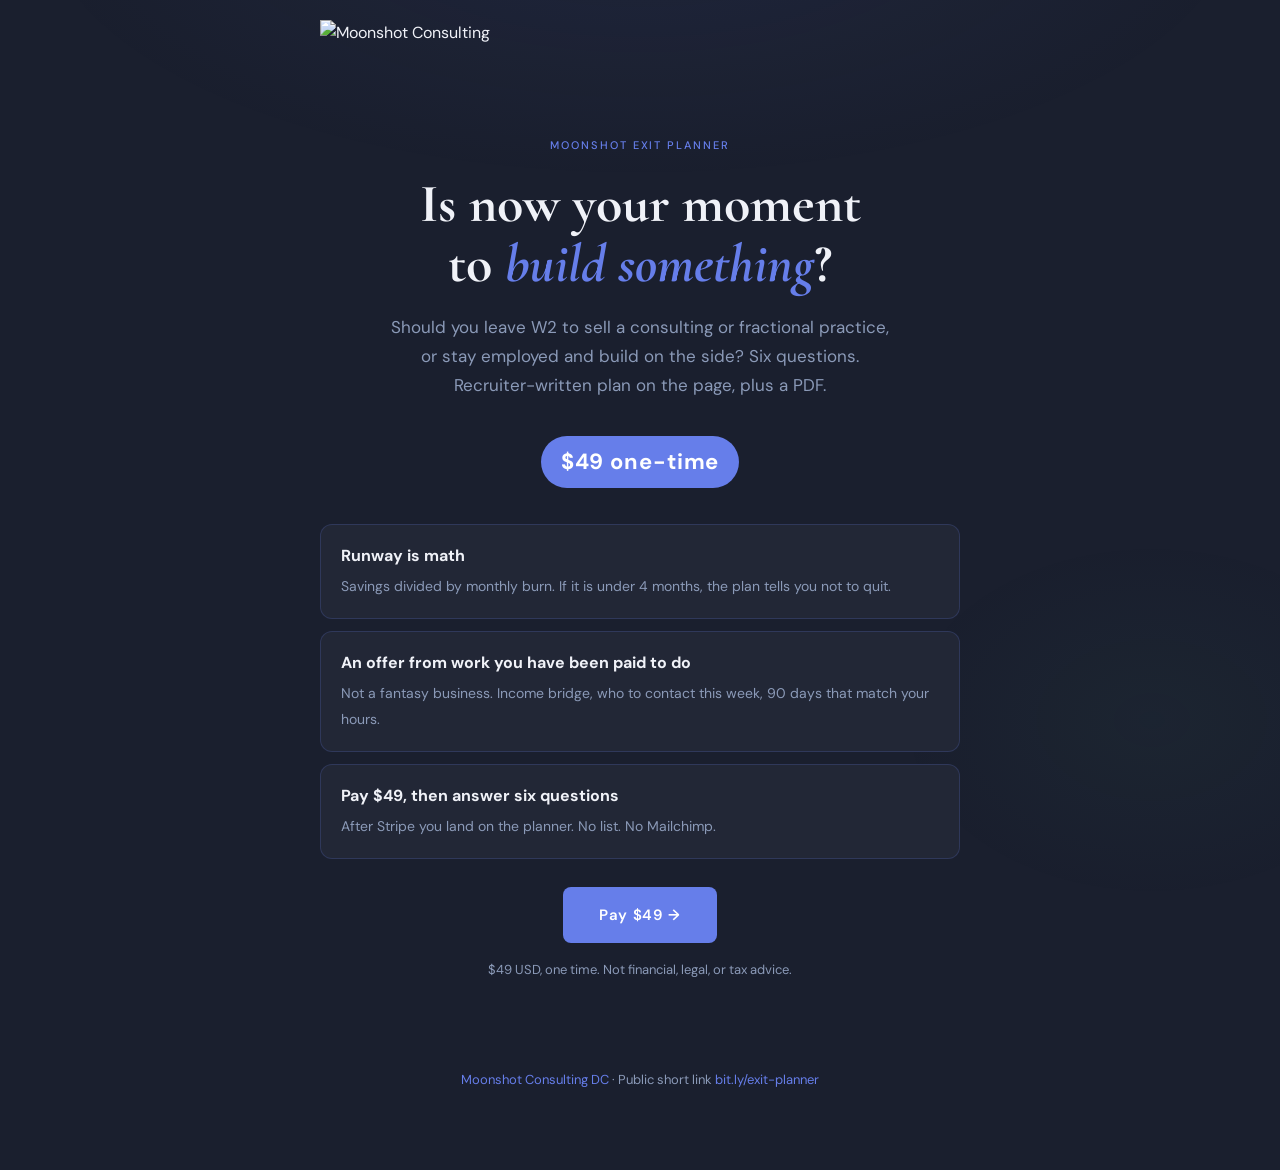
==== commit e985379d: "Force Pages rebuild: $49 badge, Pay $49 button, .nojekyll" ====
--- a/index.html
+++ b/index.html
@@ -74,6 +74,17 @@
       padding: 16px 36px; border-radius: 8px; text-decoration: none;
     }
     .hero-cta:hover { background: var(--amber-dim); }
+    .price-badge {
+      display: inline-block;
+      font-size: 22px;
+      font-weight: 700;
+      letter-spacing: 0.04em;
+      color: #fff;
+      background: var(--amber);
+      border-radius: 999px;
+      padding: 8px 20px;
+      margin: 0 0 28px;
+    }
     .points {
       display: grid; gap: 12px; margin: 8px 0 28px;
     }
@@ -99,13 +110,14 @@
       <p class="hero-eyebrow">Moonshot Exit Planner</p>
       <h1>Is now your moment<br>to <em>build something</em>?</h1>
       <p class="hero-sub">Should you leave W2 to sell a consulting or fractional practice, or stay employed and build on the side? Six questions. Recruiter-written plan on the page, plus a PDF.</p>
+      <p class="price-badge">$49 one-time</p>
       <div class="points">
         <div class="point"><strong>Runway is math</strong><span>Savings divided by monthly burn. If it is under 4 months, the plan tells you not to quit.</span></div>
         <div class="point"><strong>An offer from work you have been paid to do</strong><span>Not a fantasy business. Income bridge, who to contact this week, 90 days that match your hours.</span></div>
-        <div class="point"><strong>$49, then the plan</strong><span>Pay once. After Stripe you land on the six questions. No list. No Mailchimp.</span></div>
+        <div class="point"><strong>Pay $49, then answer six questions</strong><span>After Stripe you land on the planner. No list. No Mailchimp.</span></div>
       </div>
-      <a class="hero-cta" href="https://buy.stripe.com/28EcN5c7J9Iz5491WxdfG03">Get the $49 plan →</a>
-      <p class="price">Not financial, legal, or tax advice.</p>
+      <a class="hero-cta" href="https://buy.stripe.com/28EcN5c7J9Iz5491WxdfG03">Pay $49 →</a>
+      <p class="price">$49 USD, one time. Not financial, legal, or tax advice.</p>
     </section>
     <footer>
       <a href="https://moonshotconsultingdc.com">Moonshot Consulting DC</a>
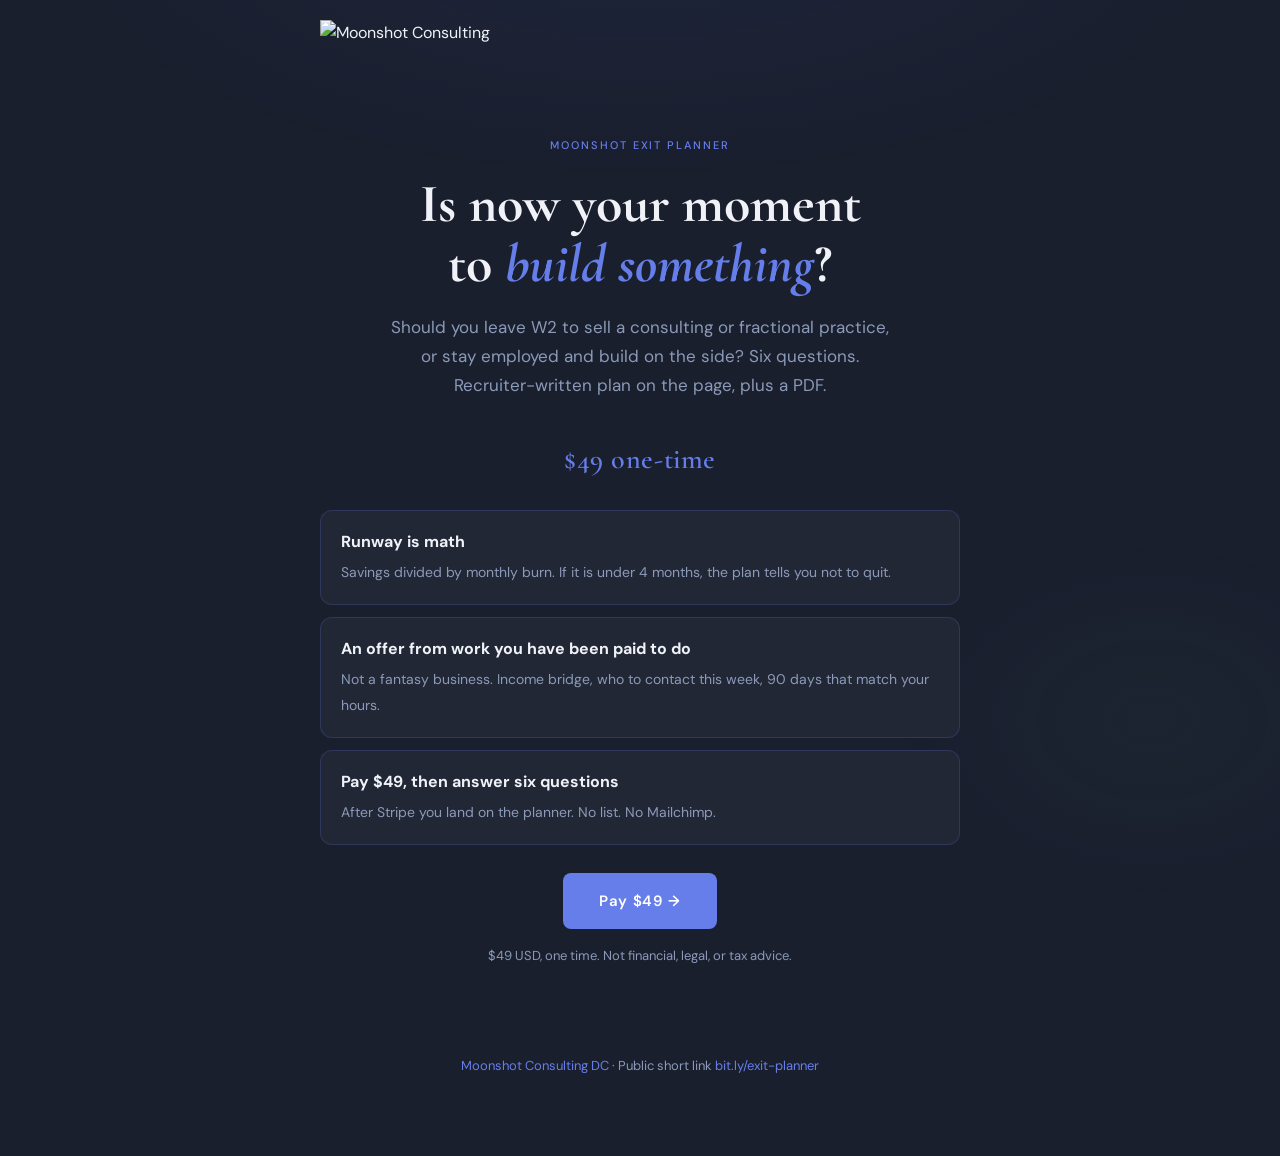
==== commit cd4c777e: "Make $49 price a text label, not a fake button" ====
--- a/index.html
+++ b/index.html
@@ -75,15 +75,17 @@
     }
     .hero-cta:hover { background: var(--amber-dim); }
     .price-badge {
-      display: inline-block;
-      font-size: 22px;
-      font-weight: 700;
-      letter-spacing: 0.04em;
-      color: #fff;
-      background: var(--amber);
-      border-radius: 999px;
-      padding: 8px 20px;
+      display: block;
+      font-family: 'Cormorant Garamond', serif;
+      font-size: 28px;
+      font-weight: 600;
+      letter-spacing: 0.02em;
+      color: var(--amber);
+      background: none;
+      padding: 0;
       margin: 0 0 28px;
+      cursor: default;
+      pointer-events: none;
     }
     .points {
       display: grid; gap: 12px; margin: 8px 0 28px;
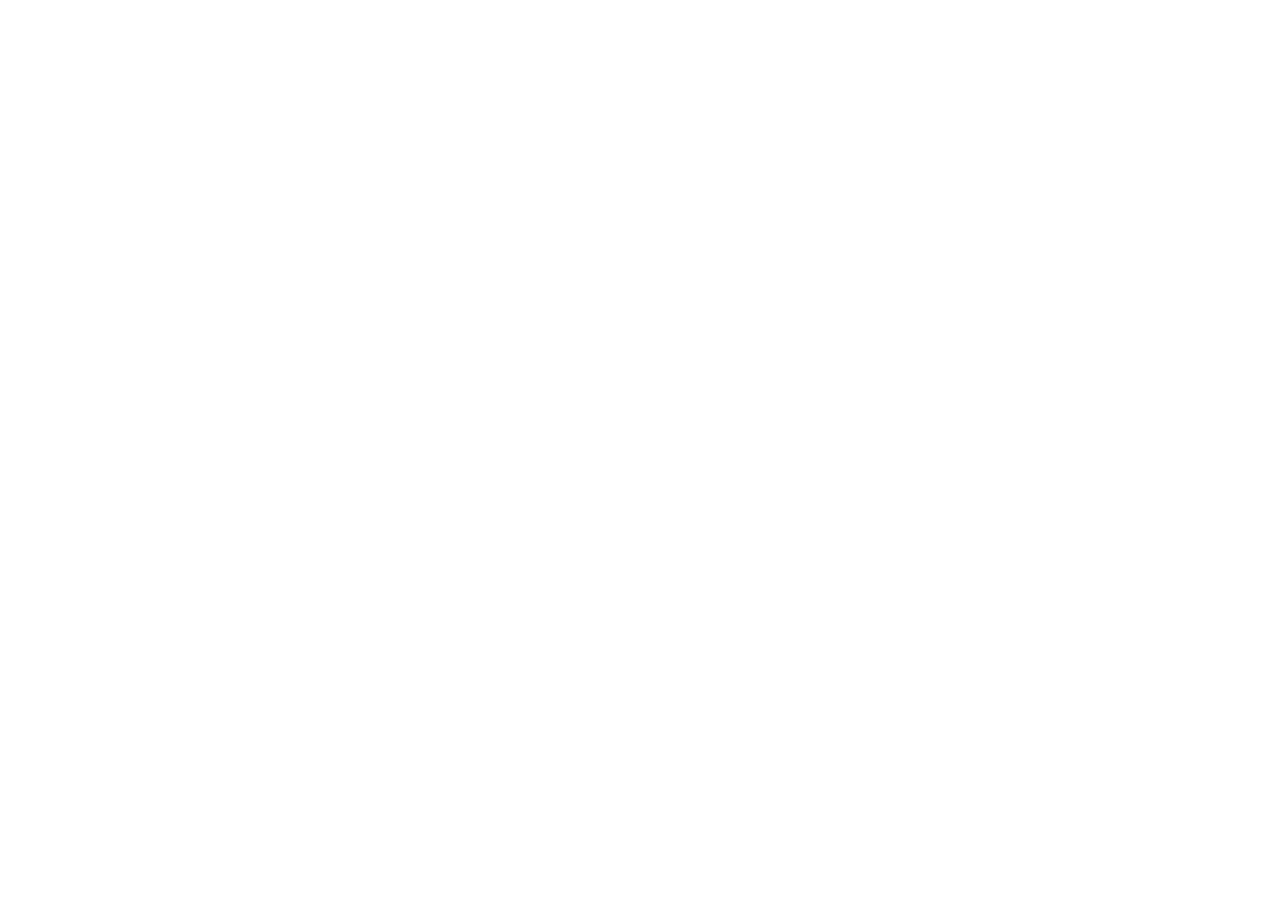
==== commit f638b9ab: "Redirect retired Exit Planner to LeapGauge The $49 Exit Planner is retired. Home and /exit/ now forw" ====
--- a/index.html
+++ b/index.html
@@ -3,128 +3,22 @@
 <head>
   <meta charset="UTF-8">
   <meta name="viewport" content="width=device-width, initial-scale=1.0">
-  <title>Moonshot Exit Planner</title>
-  <meta name="description" content="Should you leave W2 to sell a practice, or stay employed and build on the side? Six questions. Recruiter-written plan on the page, plus a PDF. $49.">
-  <link rel="canonical" href="https://moonshotexitplanner.com">
-  <meta property="og:type" content="website">
-  <meta property="og:url" content="https://moonshotexitplanner.com">
-  <meta property="og:title" content="Moonshot Exit Planner">
-  <meta property="og:description" content="Should you leave W2 to sell a practice, or stay employed and build on the side? $49.">
-  <meta property="og:image" content="https://moonshotexitplanner.com/assets/MoonshotLogo.webp">
-  <link rel="icon" href="https://moonshotexitplanner.com/assets/MoonshotLogo.webp">
-  <meta name="twitter:card" content="summary_large_image">
-  <meta name="twitter:title" content="Moonshot Exit Planner">
-  <meta name="twitter:description" content="Six questions. Recruiter-written plan. $49.">
-  <script type="application/ld+json">
-  {"@context":"https://schema.org","@type":"WebApplication","name":"Moonshot Exit Planner","url":"https://moonshotexitplanner.com","applicationCategory":"BusinessApplication","operatingSystem":"Web","offers":{"@type":"Offer","price":"49","priceCurrency":"USD"}}
-  </script>
-  <link rel="preconnect" href="https://fonts.googleapis.com">
-  <link rel="preconnect" href="https://fonts.gstatic.com" crossorigin>
-  <link href="https://fonts.googleapis.com/css2?family=Cormorant+Garamond:ital,wght@0,400;0,600;0,700;1,400&family=DM+Sans:wght@300;400;500;600&display=swap" rel="stylesheet">
+  <title>Moonshot Exit Planner is now LeapGauge</title>
+  <meta name="robots" content="noindex, follow">
+  <link rel="canonical" href="https://leapgauge.com/">
+  <meta http-equiv="refresh" content="0; url=https://leapgauge.com/">
+  <script>window.location.replace("https://leapgauge.com/");</script>
   <style>
-    :root {
-      --bg: #1a1f2e;
-      --bg2: #222736;
-      --amber: #667eea;
-      --amber-dim: #4f63c8;
-      --text: #f0f2f8;
-      --muted: #8b9ab8;
-      --border: rgba(102,126,234,0.2);
-      --radius: 12px;
-    }
-    *, *::before, *::after { box-sizing: border-box; margin: 0; padding: 0; }
-    body {
-      background: var(--bg);
-      color: var(--text);
-      font-family: 'DM Sans', sans-serif;
-      line-height: 1.65;
-      min-height: 100vh;
-    }
-    body::before {
-      content: '';
-      position: fixed;
-      inset: 0;
-      background:
-        radial-gradient(ellipse 80% 50% at 50% -10%, rgba(102,126,234,0.07) 0%, transparent 60%),
-        radial-gradient(ellipse 40% 40% at 90% 80%, rgba(76,175,130,0.04) 0%, transparent 50%);
-      pointer-events: none;
-    }
-    .shell { position: relative; z-index: 1; max-width: 680px; margin: 0 auto; padding: 0 20px 80px; }
-    .site-header { padding: 20px 0 0; }
-    .logo { height: 60px; width: auto; display: block; }
-    .hero { text-align: center; padding: 56px 0 40px; }
-    .hero-eyebrow {
-      font-size: 11px; font-weight: 500; letter-spacing: 0.18em;
-      text-transform: uppercase; color: var(--amber); margin-bottom: 20px;
-    }
-    .hero h1 {
-      font-family: 'Cormorant Garamond', serif;
-      font-size: clamp(36px, 7vw, 54px);
-      font-weight: 700; line-height: 1.1; margin-bottom: 20px;
-    }
-    .hero h1 em { font-style: italic; color: var(--amber); }
-    .hero-sub {
-      font-size: 17px; color: var(--muted); max-width: 500px;
-      margin: 0 auto 36px; line-height: 1.7;
-    }
-    .hero-cta {
-      display: inline-block;
-      background: var(--amber); color: #fff;
-      font-weight: 600; font-size: 15px; letter-spacing: 0.04em;
-      padding: 16px 36px; border-radius: 8px; text-decoration: none;
-    }
-    .hero-cta:hover { background: var(--amber-dim); }
-    .price-badge {
-      display: block;
-      font-family: 'Cormorant Garamond', serif;
-      font-size: 28px;
-      font-weight: 600;
-      letter-spacing: 0.02em;
-      color: var(--amber);
-      background: none;
-      padding: 0;
-      margin: 0 0 28px;
-      cursor: default;
-      pointer-events: none;
-    }
-    .points {
-      display: grid; gap: 12px; margin: 8px 0 28px;
-    }
-    .point {
-      background: var(--bg2); border: 1px solid var(--border);
-      border-radius: var(--radius); padding: 18px 20px; text-align: left;
-    }
-    .point strong { display: block; margin-bottom: 4px; }
-    .point span { font-size: 14px; color: var(--muted); }
-    .price { font-size: 13px; color: var(--muted); margin-top: 16px; }
-    footer {
-      text-align: center; font-size: 13px; color: var(--muted); margin-top: 48px;
-    }
-    footer a { color: var(--amber); text-decoration: none; }
+    body { font-family: system-ui, -apple-system, Segoe UI, Roboto, sans-serif; background: #faf8f4; color: #1d1d1b; margin: 0; display: flex; min-height: 100vh; align-items: center; justify-content: center; }
+    main { max-width: 32rem; padding: 2rem; text-align: center; line-height: 1.5; }
+    a { color: #153e35; font-weight: 600; }
   </style>
 </head>
 <body>
-  <div class="shell">
-    <header class="site-header">
-      <img src="https://moonshotexitplanner.com/assets/MoonshotLogo.webp" alt="Moonshot Consulting" class="logo">
-    </header>
-    <section class="hero">
-      <p class="hero-eyebrow">Moonshot Exit Planner</p>
-      <h1>Is now your moment<br>to <em>build something</em>?</h1>
-      <p class="hero-sub">Should you leave W2 to sell a consulting or fractional practice, or stay employed and build on the side? Six questions. Recruiter-written plan on the page, plus a PDF.</p>
-      <p class="price-badge">$49 one-time</p>
-      <div class="points">
-        <div class="point"><strong>Runway is math</strong><span>Savings divided by monthly burn. If it is under 4 months, the plan tells you not to quit.</span></div>
-        <div class="point"><strong>An offer from work you have been paid to do</strong><span>Not a fantasy business. Income bridge, who to contact this week, 90 days that match your hours.</span></div>
-        <div class="point"><strong>Pay $49, then answer six questions</strong><span>After Stripe you land on the planner. No list. No Mailchimp.</span></div>
-      </div>
-      <a class="hero-cta" href="https://buy.stripe.com/28EcN5c7J9Iz5491WxdfG03">Pay $49 →</a>
-      <p class="price">$49 USD, one time. Not financial, legal, or tax advice.</p>
-    </section>
-    <footer>
-      <a href="https://moonshotconsultingdc.com">Moonshot Consulting DC</a>
-      · Public short link <a href="https://bit.ly/exit-planner">bit.ly/exit-planner</a>
-    </footer>
-  </div>
+  <main>
+    <h1>The Exit Planner is now LeapGauge</h1>
+    <p>LeapGauge is a free tool from Moonshot Consulting for weighing your options, modeling your runway, and building a 90-day plan.</p>
+    <p><a href="https://leapgauge.com/">Go to LeapGauge</a></p>
+  </main>
 </body>
 </html>
